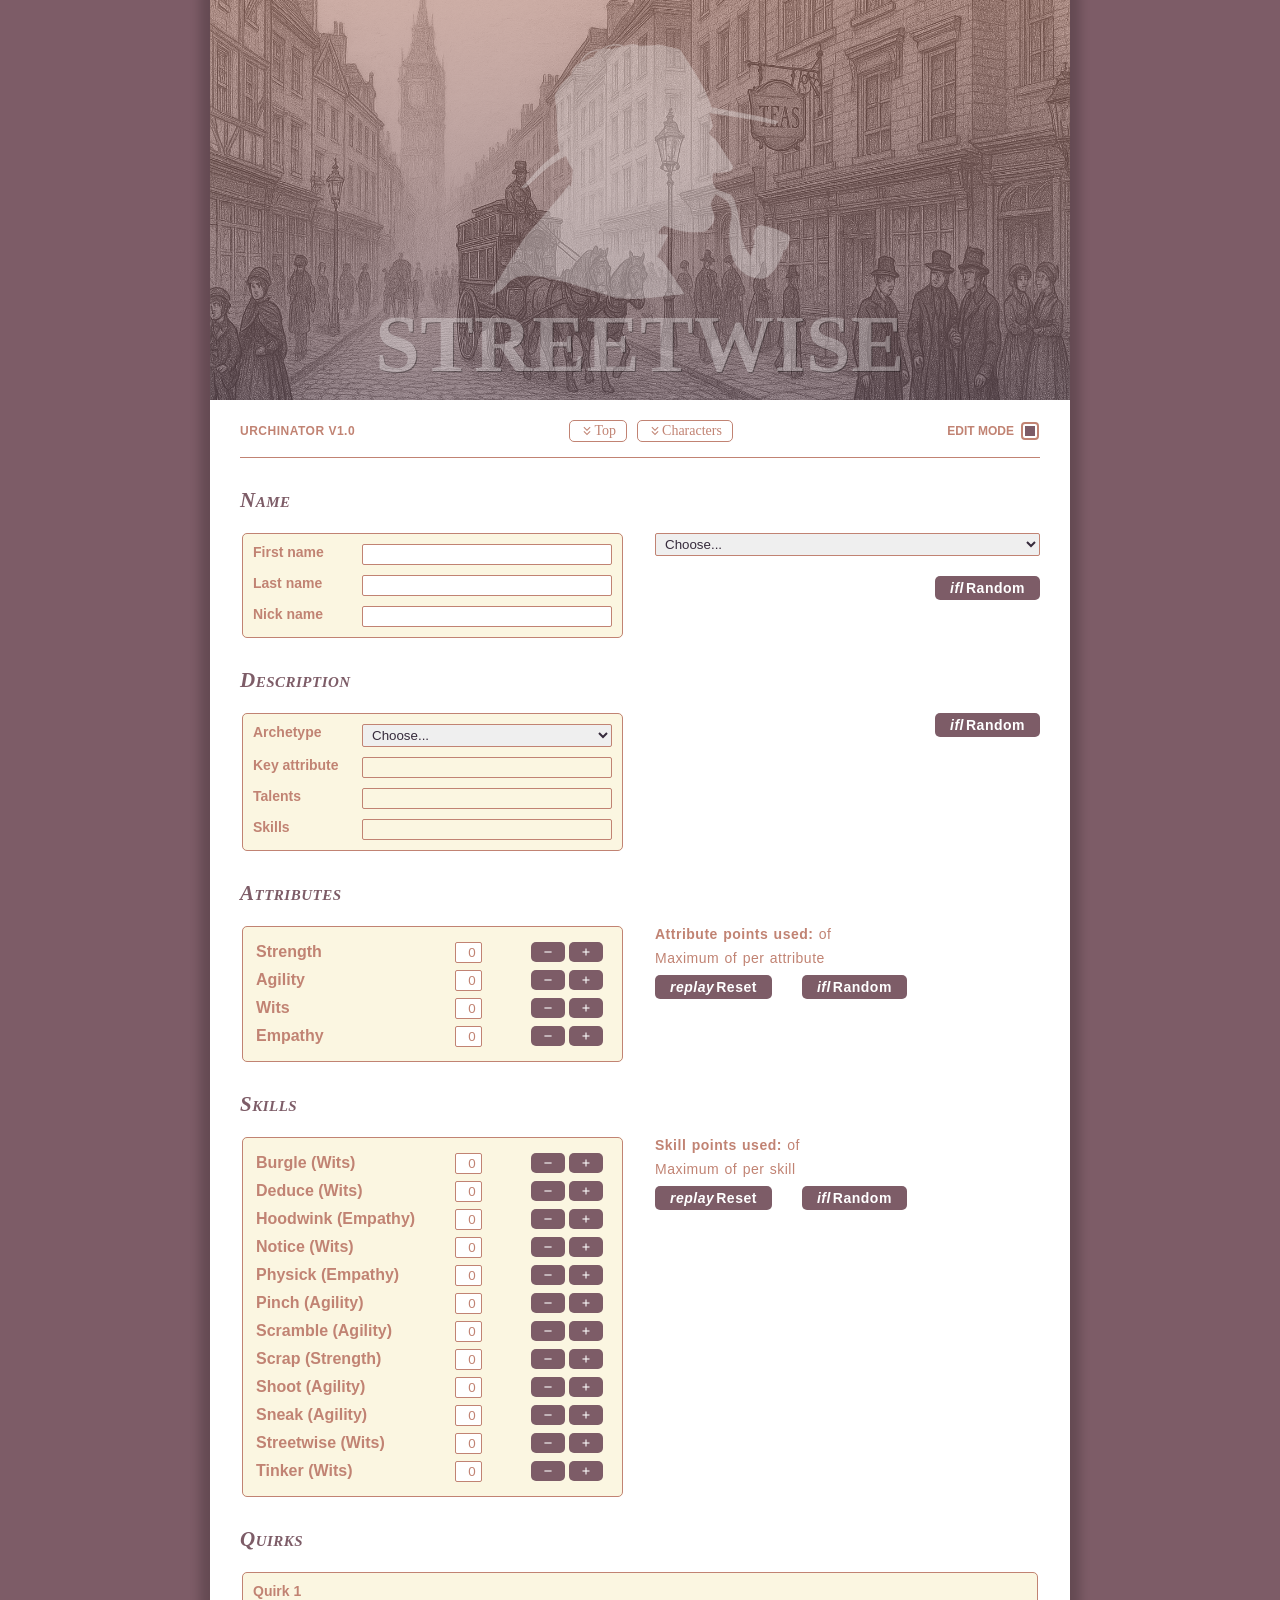
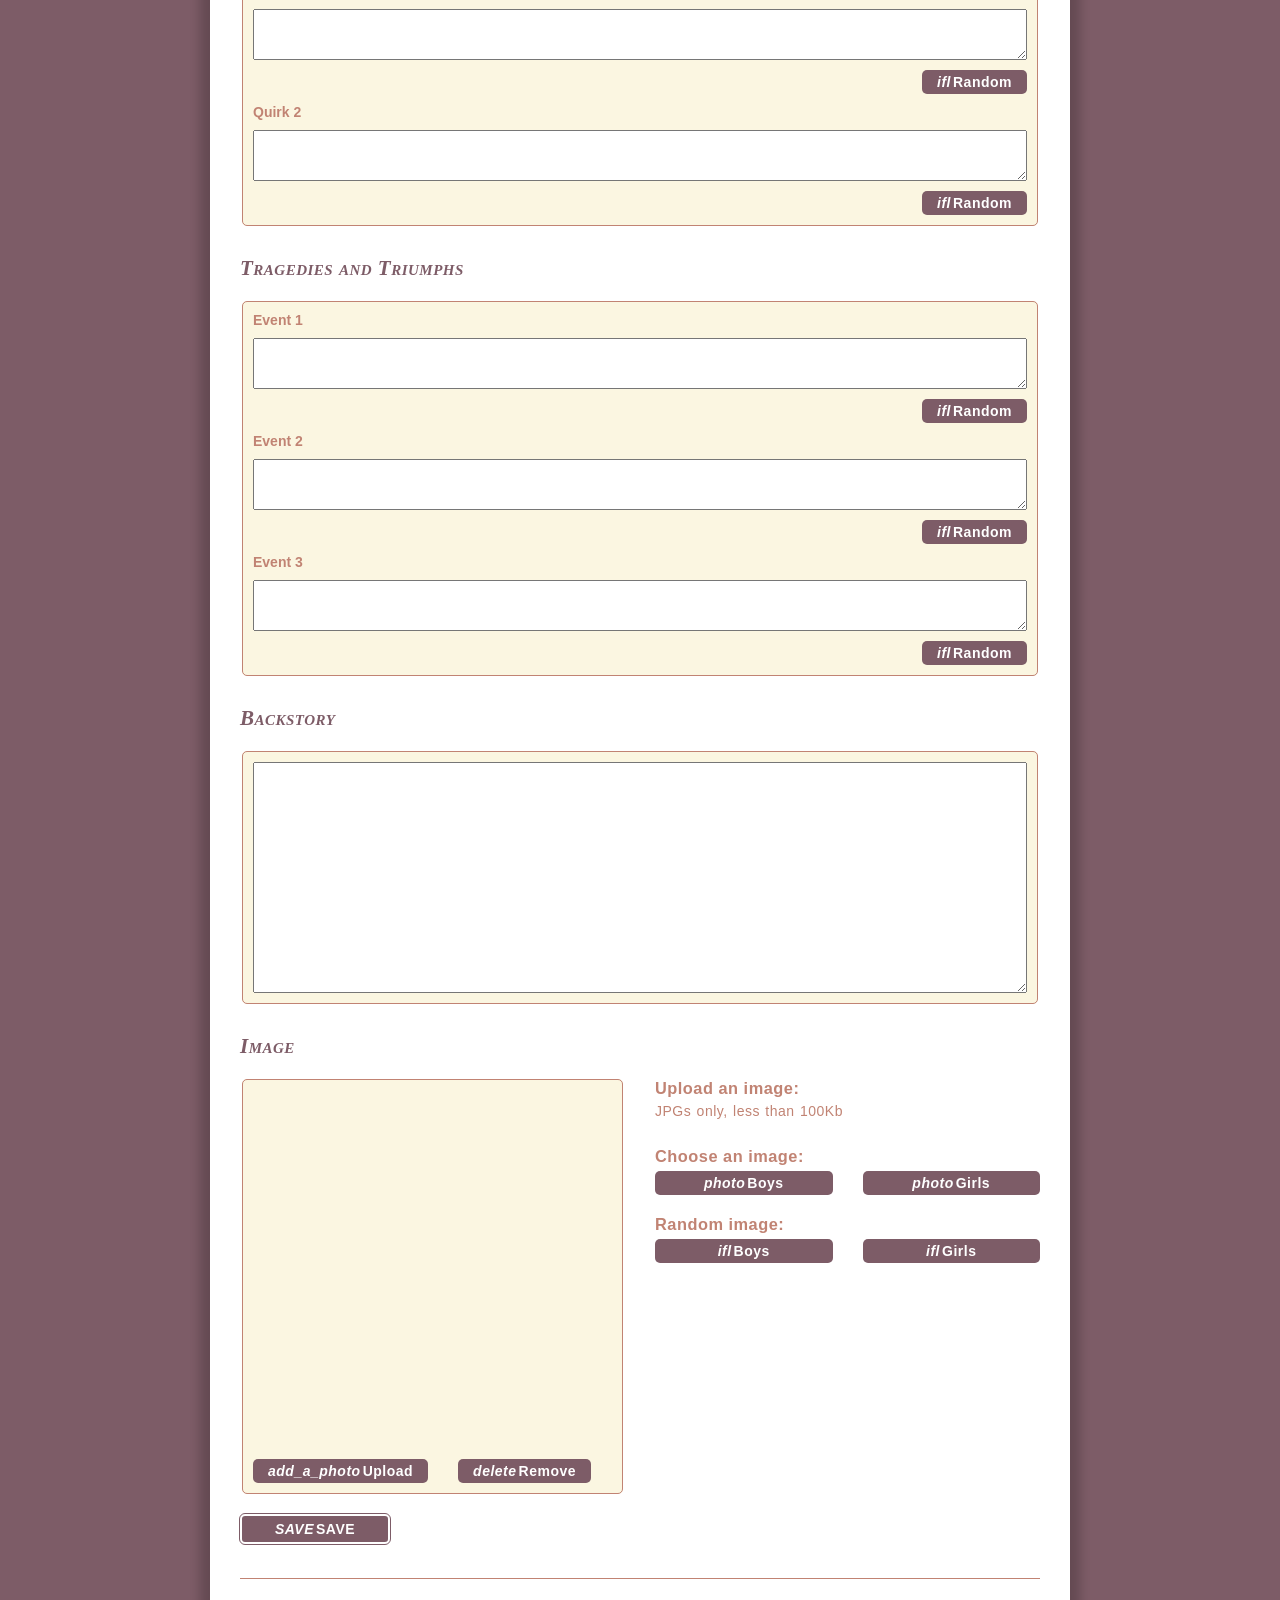
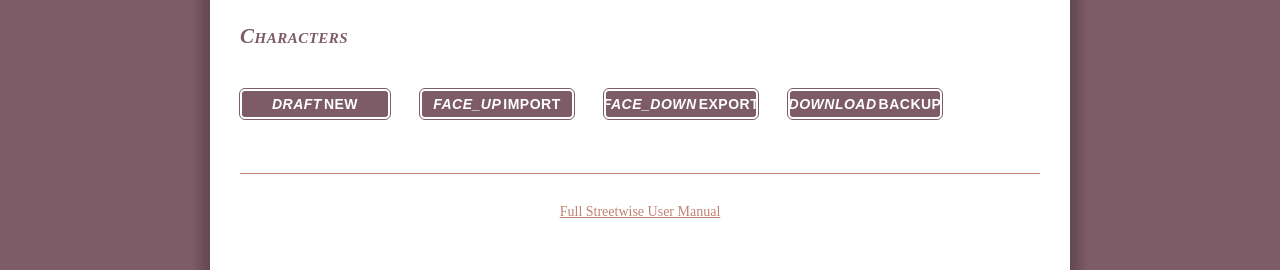
==== index.html @ 386bbcdc "character switcher <i>...</i> instead of <span class="icon">...</span> fixed image download" ====
<html>
	<head>
		<title>Streetwise Urchinator v1.0</title>
		<link rel="stylesheet" href="css/streetwise.css">
		<link rel="stylesheet" href="css/mobile.css">
		<link rel="stylesheet" href="css/print.css">
		<link rel="stylesheet" href="css/die.css">
		<link rel="stylesheet" href="https://fonts.googleapis.com/css2?family=Material+Symbols+Outlined" />
		<script type="text/javascript" src="js/config/archetypes.js"></script>
		<script type="text/javascript" src="js/config/attributes.js"></script>
		<script type="text/javascript" src="js/config/events.js"></script>
		<script type="text/javascript" src="js/config/names.js"></script>
		<script type="text/javascript" src="js/config/panic.js"></script>
		<script type="text/javascript" src="js/config/quirks.js"></script>
		<script type="text/javascript" src="js/config/skills.js"></script>
		<script type="text/javascript" src="js/config/talents.js"></script>
		<script type="text/javascript" src="js/jquery.js"></script>
		<script type="text/javascript" src="js/editor.js"></script>
	</head>

	<body>
		<h1><span>Streetwise</span></h1>

		<div id="toolbar">
			<h3>Urchinator v1.0</h3>
			
			<div id="jumps">
				<a class="link edit" href="#form">Top</a>
				<a class="link show" href="#show">Top</a>
				<a class="link show" href="#jumpStats">Stats</a>
				<a class="link" href="#jumpChars">Characters</a>
			</div>

			<label for="edit" title="ctrl-e">
				Edit mode
				<input type="checkbox" id="edit" value="edit">
			</label>

		</div>

		<div id="show">
			<h2><span id="show_fullname"></span> (<span id="show_archetype"></span>)</h2>
			<div class="bio">
				<a id="show_picture"><img id="show_image" title="download image"></a>
				<div id="show_backstory" class="panel"></div>
			</div>

			<h2 id="jumpStats">Talents</h2>
			<dl id="show_talents" class="terms"></dl>

			<h2>Attributes</h2>
			<dl id="show_attributes" class="stats"></dl>

			<h2>Skills</h2>
			<dl id="show_skills" class="stats"></dl>

			<h2>Quirks</h2>
			<div id="show_quirks" class="panel"></div>

			<h2>Health</h2>
			<div class="health">
				<ul>
					<li><input type="number" id="strain_points" name="strain_points" min="0"> Strain</li>
					<li><input type="number" id="wound_points" name="wound_points" min="0" max="5"> Conditions</li>
				</ul>

				<ol class="conditions" start="0">
					<li>Healthy</li>
					<li>Bruised</li>
					<li>Hurt</li>
					<li>Injured</li>
					<li>Broken</li>
					<li>Dead</li>
				</ol>
			</div>

			<div id="floater">
				<div class="buttons tight">
					<button id="prevCharacter" class="minor tight"><i>chevron_left</i></button>
					<select id="characterSwitcher"></select>
					<button id="nextCharacter" class="minor tight"><i>chevron_right</i></button>
				</div>

				<div class="buttons stretch">
					<a href="#notesPopup" class="button minor popup" data-title="Notes"><i>notes</i> Notes</a>
					<a href="#inventoryPopup" class="button minor popup" data-title="Belongings"><i>list</i> Belongings</a>
				</div>

				<div class="buttons stretch">
					<button class="minor" data-roll="1" data-strain="false" data-start="#attribute_agility" data-title="Roll for Initiative"><i>lightbulb_2</i> Initiative</button>
					<button class="minor" data-roll="1" data-strain="false" data-title="Dice Roller"><i>ifl</i> Roller</button>
					<button class="minor" id="history"><i>history</i> History</button>
				</div>

				<div class="buttons noprint center">
					<a href="#actions" class="info popup">Actions</a>
					<a href="#bonus" class="info popup">Bonus</a>
				</div>
			</div>
		</div>

		<form id="form">
			<input type="hidden" id="id" name="id" value="">

			<h2>Name</h2>
			<section>
				<fieldset class="twocol">	
					<label for="firstname">First name</label>
					<input id="firstname" name="firstname">

					<label for="lastname">Last name</label>
					<input id="lastname" name="lastname">

					<label for="nickname">Nick name</label>
					<input id="nickname" name="nickname">
				</fieldset>

				<div class="chooser">
					<select id="names">
						<option>Choose...</option>
					</select>

					<button id="randomName" class="minor"><i>ifl</i> Random</button>
				</div>
			</section>

			<h2>Description</h2>
			<section>
				<fieldset class="twocol">
					<label for="archetypeid">Archetype</label>
					<select id="archetypeid" name="archetypeid">
						<option value="">Choose...</option>
					</select>
					<input type="hidden" id="archetype" name="archetype">
					
					<label>Key attribute</label>
					<input id="attribute" name="attribute" readonly>

					<label>Talents</label>
					<input id="talents" name="talents" readonly>

					<label>Skills</label>
					<input id="skills" name="skills" readonly>
				</fieldset>

				<div class="chooser">
					<button id="randomArchetype" class="minor"><i>ifl</i> Random</button>
				</div>
			</section>

			<h2>Attributes</h2>
			<section class="attributes" data-total="10" data-max="4">
				<fieldset>
					<table>
						<tbody></tbody>
					</table>
				</fieldset>

				<div>
					<p>
						<label>Attribute points used: </label>
						<span class="used"></span> of <span class="total"></span>
					</p>

					<p>Maximum of <span class="max"></span> per attribute</p>

					<div class="buttons">
						<button class="reset minor"><i>replay</i> Reset</button>
						<button id="randomAttributes" class="minor"><i>ifl</i> Random</button>
					</div>
				</div>
			</section>

			<h2>Skills</h2>
			<section class="skills" data-total="12" data-max="3">
				<fieldset>
					<table>
						<tbody></tbody>
					</table>
				</fieldset>

				<div>
					<p>
						<label>Skill points used: </label>
						<span class="used"></span> of <span class="total"></span>
					</p>

					<p>Maximum of <span class="max"></span> per skill</p>

					<div class="buttons">
						<button class="reset minor"><i>replay</i> Reset</button>
						<button id="randomSkills" class="minor"><i>ifl</i> Random</button>
					</div>
				</div>
			</section>
		
			<h2>Quirks</h2>
			<fieldset class="random">
				<label for="quirk1">Quirk 1</label>
				<textarea id="quirk1" name="quirk1" rows="3"></textarea>
				<button data-field="quirk1" data-list="quirks" class="minor"><i>ifl</i> Random</button>

				<label for="quirk2">Quirk 2</label>
				<textarea id="quirk2" name="quirk2" rows="3"></textarea>
				<button data-field="quirk2" data-list="quirks" class="minor"><i>ifl</i> Random</button>
			</fieldset>

			<h2>Tragedies and Triumphs</h2>
			<fieldset class="random">
				<label for="event1">Event 1</label>
				<textarea id="event1" name="event1" rows="3"></textarea>
				<button data-field="event1" data-list="events" class="minor"><i>ifl</i> Random</button>

				<label for="event2">Event 2</label>
				<textarea id="event2" name="event2" rows="3"></textarea>
				<button data-field="event2" data-list="events" class="minor"><i>ifl</i> Random</button>

				<label for="event3">Event 3</label>
				<textarea id="event3" name="event3" rows="3"></textarea>
				<button data-field="event3" data-list="events" class="minor"><i>ifl</i> Random</button>
			</fieldset>

			<h2>Backstory</h2>
			<fieldset>
				<textarea id="backstory" name="backstory" rows="15"></textarea>
			</fieldset>

			<h2>Image</h2>
			<section>
				<fieldset>
					<div id="preview"></div>
					<textarea id="image" name="image"></textarea>

					<div class="small-buttons">
						<label class="button minor" for="upload">
							<span><i>add_a_photo</i> Upload</span>
							<input type="file" id="upload" />
						</label>

						<button class="button minor" id="remove"><i>delete</i> Remove</button>
					</div>
				</fieldset>

				<div class="chooser">
					<div>
						<h3>Upload an image:</h3>
						<p>JPGs only, less than 100Kb</p>
					</div>

					<div>
						<h3>Choose an image:</h3>
						<div class="buttons stretch">
							<button class="minor chooseImage" data-gender="boys"><i>photo</i> Boys</button>
							<button class="minor chooseImage" data-gender="girls"><i>photo</i> Girls</button>
						</div>
					</div>

					<div>
						<h3>Random image:</h3>
						<div class="buttons stretch">
							<button class="minor randomImage" data-gender="boys"><i>ifl</i> Boys</button>
							<button class="minor randomImage" data-gender="girls"><i>ifl</i> Girls</button>
						</div>
					</div>
				</div>
			</section>

			<button type="submit" title="ctrl-s"><i>save</i> Save</button>
		</form>

		<form id="characters">
			<a id="jumpChars"></a>
			<h2>Characters</h2>
			<ol id="slots" class="characters">
			</ol>

			<div class="buttons">
				<button id="new"><i>draft</i> New</button>

				<label class="button" for="import">
					<span><i>face_up</i> Import</span>
					<input type="file" id="import" multiple />
				</label>

				<a href="#" class="button" id="export" type="application/json"><i>face_down</i> Export</a>
				<a href="#" class="button" id="backup" type="application/json"><i>download</i> Backup</a>
			</div>
		</form>

		<footer>
			<a href="https://docs.google.com/document/d/1ZyVuCBddBbIRzPuyQ2ij8AvKkMX8yhIUY3BfFMlw5mI/edit?usp=sharing">Full Streetwise User Manual</a>
		</footer>

		<div id="overlay">
			<div id="popup">
				<h2 id="popupTitle"></h2>
				<div id="popupContent"></div>
				<button class="close minor">X</button>
			</div>
		</div>

		<div id="hidden">
			<div id="notesPopup">
				<textarea class="populate nobar" id="notes" name="notes" cols="50" rows="15"></textarea>

				<div class="buttons right">
					<button id="updateNotes" class="minor"><i>save</i> Save</button>
				</div>
			</div>

			<div id="inventoryPopup">
				<ol class="inventory nobar">
					<li><input class="populate" id="inventory"></li>
					<li><input class="populate" id="inventory"></li>
					<li><input class="populate" id="inventory"></li>
					<li><input class="populate" id="inventory"></li>
					<li><input class="populate" id="inventory"></li>
				</ol>

				<div class="buttons right">
					<button id="updateInventory" class="minor"><i>save</i> Save</button>
				</div>
			</div>

			<div id="tray">
				<div id="dice"></div>

				<div class="buttons">
					<div id="adjustDice">
						<button id="diceDec" class="button minor"><i>remove</i></button>
						<button id="diceInc" class="button minor"><i>add</i></button>
					</div>

					<span id="calc">
						<input id="start" type="number" title="modifier"> +
						<span id="total">?</span> =
						<span id="result">?</span>
					</span>

					<span id="rolled">
						<span>Success: <span id="success">0</span></span>
						<span>Strain: <span id="failure">0</span><span id="warning" title="bane warnings"></span></span>
					</span>
					<button id="roll" class="button minor"><i>ifl</i> Roll</button>
					<button id="panic" class="minor"><i>earthquake</i> Panic</button>
					<button id="continue" class="minor"><i>replay</i> Back</button>
				</div>
			</div>

			<div id="dieSlot">
				<div class="die">
					<div class="face one">
						<div class="dot center"></div>
					</div>
					<div class="face two">
						<div class="dot top-left"></div>
						<div class="dot bottom-right"></div>
					</div>
					<div class="face three">
						<div class="dot top-left"></div>
						<div class="dot center"></div>
						<div class="dot bottom-right"></div>
					</div>
					<div class="face four">
						<div class="dot top-left"></div>
						<div class="dot top-right"></div>
						<div class="dot bottom-left"></div>
						<div class="dot bottom-right"></div>
					</div>
					<div class="face five">
						<div class="dot top-left"></div>
						<div class="dot top-right"></div>
						<div class="dot center"></div>
						<div class="dot bottom-left"></div>
						<div class="dot bottom-right"></div>
					</div>
						<div class="face six">
						<div class="dot top-left"></div>
						<div class="dot top-right"></div>
						<div class="dot center-left"></div>
						<div class="dot center-right"></div>
						<div class="dot bottom-left"></div>
						<div class="dot bottom-right"></div>
					</div>
				</div>
	  		</div>

	  		<div id="actions">
	  			<div class="help">
		  			<h3>Fast Actions</h3>
					<ul>
						<li>Standing up from being prone</li>
						<li>Shouting a quick message</li>
						<li>Drawing a weapon</li>
						<li>Moving across a zone</li>
						<li>Drinking some physick</li>
						<li>Reloading a single-shot weapon</li>
						<li>Dodging (Scramble)</li>
						<li>Blocking (Scrap)</li>
					</ul>

					<h3>Slow Actions</h3>
					<ul>
						<li>Scrapping attack</li>
						<li>Shooting attack</li>
						<li>Physicking</li>
						<li>Hoodwinking an enemy</li>
					</ul>
				</div>
			</div>

			<div id="bonus">
	  			<div class="help">
					<h3>Scapping</h3>
					<ul>
						<li>An extra Condition</li>
						<li>Disarm</li>
						<li>Knock Prone</li>
						<li>Push Back</li>
						<li>Grapple</li>
						<li>Cancel a Scene Strain Point</li>
					</ul>

					<h3>Shooting</h3>
					<ul>
						<li>An extra Condition</li>
						<li>Called shot</li>
						<li>Pin</li>
					</ul>
				</div>
			</div>
	  	</div>
	</body>
</html>
---- css/streetwise.css ----
:root {
  --bg: #FBF6E1;
  --button: #7D5C67;
  --heading: #7D5C67;
  --body: #C18373;
  --input: #362B3C;
  --border: #C18373;
  --readonly: #C18373;
  --hover: #F5C692;
  --strong: #7D5C67;
  --font: Arial, sans-serif;
}

html {
	background: #7D5C67;
}
body {
	background: white;
	box-shadow: rgba(0, 0, 0, .2) 0 0 10px 10px;
	display: flex;
	flex-direction: column;
	gap: 20px;
	color: var(--body);
	max-width: 800px;
	margin: 0 auto;
	padding: 30px;
	position: relative;
	box-sizing: content-box;
	font-size: 14px;
}

h1 {
	text-align: center;
	text-transform: uppercase;
	margin: 0;
	position: relative;
	max-height: 400px;
	background: center bottom no-repeat url(../images/london.png);
	background-size: cover;
	display: flex;
	align-items: flex-end;
	margin: -30px -30px 0 -30px;
}
h1:before {
	content: "";
	position: absolute;
	top: 0;
	left: 0;
	bottom: 0;
	right: 0;
	display: block;
	opacity: 0.5;
	background: linear-gradient(var(--body), var(--strong));
}
h1 span {
	z-index: 1;
	text-align: center;
	text-transform: uppercase;
	color: white;
	letter-spacing: 0.5px;
	word-spacing: 10px;
	margin: 0;
	padding: 20px 0 10px 0;
	position: relative;
	display: flex;
	justify-content: center;
	align-items: flex-end;
	font-size: 10vw;
	opacity: 0.3;
	max-width: 300px;
	margin: 0 auto;
	flex-wrap: wrap;
	text-shadow: 1px 1px black;
}
h1 span:before {
	content: "";
	background: bottom center no-repeat url(../images/holmes.svg);
	background-size: contain;
	width: 50vw;
	height: 30vw;
}
@media screen and (min-width: 800px) {
	h1 span {
		font-size: 80px; 
	}
}

h2 {
	font-style: italic;
	font-variant: small-caps;
	color: var(--heading);
	letter-spacing: 0.5px;
	margin: 0;
	padding-top: 10px;
}

h3 {
	font-family: var(--font);
	letter-spacing: 0.5px;
	margin: 0 0 5px 0;
}

p {
	font-family: var(--font);
	margin: 0 0 .6em 0;
	letter-spacing: 0.5px;
	word-spacing: 1px;
}

.icon {
	font-family: 'Material Symbols Outlined';
	font-size: 14px;
	font-weight: normal;
}

td {
	font-family: var(--font);
}

form {
	display: flex;
	flex-direction: column;
	gap: 20px;
}

#show {
	scroll-margin-top: 60px;
	display: flex;
	flex-direction: column;
	gap: 20px;
}

#floater {
	display: flex;
	flex-direction: column;
	gap: 20px;
}

@media screen and (min-width: 1280px) {
	#floater {
		gap: 30px;
		top: 50%;
		left: calc(50% + 450px);
		position: fixed;
		transform: translateY(-50%);
		background: var(--bg);
		border: 1px solid var(--border);
		border-radius: 5px;
		box-shadow: rgba(0, 0, 0, .2) 0 0 10px 10px;
		padding: 20px;
	}

	#floater .buttons.stretch {
		flex-direction: column;
	}
	#floater .buttons.center {
	}
}

#jumpStats {
	scroll-margin-top: 60px;
}

#form {
	display: none;
	scroll-margin-top: 60px;
}

#toolbar {
	display: flex;
	justify-content: space-between;
	align-items: center;
	position: sticky;
	top: 0;
	background: white;
	border-bottom: 1px solid var(--border);
	padding: 15px 0;
	margin-top: -15px;
	z-index: 1;
}
#toolbar h3 {
	font-size: 12px;
	font-family: var(--font);
	text-transform: uppercase;
	margin: 0;
}

#jumps {
	display: flex;
	gap: 10px;
}
#jumps a {
	text-decoration: none;
	border: 1px solid var(--border);
	border-radius: 5px;
	padding: 2px 10px;
	display: flex;
	align-items: center;
}
#jumps a:hover {
	color: white;
	background: var(--button);
}
#jumps a:before {
	content: "keyboard_double_arrow_down";
	font-family: 'Material Symbols Outlined';
	font-size: 14px;
	font-weight: normal;
}

label[for="editmode"] {
	justify-content: flex-end;
}

#jumps .edit {
	display: none;
}

body:has(#edit:checked) #jumps .show,
body:has(#edit:checked) #show {
	display: none;
}

body:has(#edit:checked) #jumps .edit,
body:has(#edit:checked) #form {
	display: flex;
}

.bio {
	display: flex;
	gap: 10px 20px;
}
#show_backstory {
	display: flex;
	flex-direction: column;
	gap: 10px;
}
#show_backstory p {
	margin: 0;
	text-align: left;
}

#show_picture {
	position: relative;
	overflow: hidden;
	flex-shrink: 0;
	outline: 2px solid #ccc;
	border: 2px solid transparent;
	border-radius: 5px;
}
#show_picture:after {
	content: "";
	position: absolute;
	top: 0;
	right: 0;
	background: white url(../images/peel.png);
	width: 20px;
	height: 20px;
	background-size: cover;
	box-shadow: 2px -2px white, -2px 2px 2px 2px rgba(0,0,0,0.2);
	transition: top .5s, right .5s;
}
#show_picture:hover:after {
	top: -20px;
	right: -20px;
}

#show_image {
	width: 300px;
	height: auto;
	filter: saturate(0) sepia(0.7) contrast(0.5) brightness(1.5);
	-webkit-transition: -webkit-filter .2s linear;
	border-radius: 5px;
}
a:hover #show_image {
	filter: none;
}
#show_skills {
	display: grid;
	grid-template-columns: repeat(8, 1fr);
}

section {
	display: grid;
	grid-template-columns: 1fr 1fr;
	gap: 30px;
	align-items: flex-start;
}

fieldset {
	background: var(--bg);
	padding: 10px;
	display: flex;
	flex-direction: column;
	gap: 10px;
	border: 1px solid var(--border);
	border-radius: 5px;
}
fieldset.twocol {
	display: grid;
	grid-template-columns: auto auto;
	gap: 10px;
	justify-content: space-between;
}
fieldset.random button {
	align-self: flex-end;
}

div.chooser {
	display: flex;
	flex-direction: column;
	gap: 20px;
}
div.chooser button {
	align-self: flex-end;
}
div.chooser select {
	width: 100%
}

label {
	color: var(--body);
	font-weight: bold;
	font-family: var(--font);
}

select,
input {
	color: var(--input);
	border: 1px solid var(--border);
	padding: 2px 5px;
	width: 250px;
	border-radius: 2px;
}
input[readonly] {
	background: transparent;
	border: 1px solid var(--border);
	color: var(--readonly);
}
table input[readonly] {
	width: 2em;
	text-align: right;
	background: white;
	border: 1px solid var(--border);
	color: var(--readonly);
	pointer-events: none;
}
input[type="checkbox"] {
  appearance: none;
  background: white;
  color: currentColor;
  width: 1em;
  height: 1em;
  border: 2px solid white;
  outline: 2px solid var(--border);
  border-radius: 2px;
}
input[type="checkbox"]:checked {
	background: var(--strong);
}
label:has(input[type="checkbox"]) {
	display: flex;
	align-items: center;
	gap: 5px;
	font-size: 12px;
	text-transform: uppercase;
}

textarea {
}

table td {
	font-weight: bold;
}

table span {
	cursor: pointer;
	padding: 2px 10px;
	color: white;
	background: var(--button);
	border-radius: 5px;
	margin: 2px;
	display: inline-block;
	user-select: none;
}
table span:hover {
	background: var(--hover);
	color: var(--strong);
}

table.maxxed span:last-of-type {
	pointer-events: none;
	opacity: 0.5
}

section.attributes[attribute="Strength"] td:has(#attribute_strength):after {
	content: " + 1";
}
section.attributes[attribute="Agility"] td:has(#attribute_agility):after {
	content: " + 1";
}
section.attributes[attribute="Wits"] td:has(#attribute_wits):after {
	content: " + 1";
}
section.attributes[attribute="Empathy"] td:has(#attribute_empathy):after {
	content: " + 1";
}

.used,
.total {
	color: var(--strong);
	font-weight: bold;
}

#characters {
	padding-top: 15px;
	border-top: 1px solid var(--border);
}

.characters {
	flex-wrap: wrap;
	list-style-type: none;
	margin: 0;
	padding: 0;
	font-family: var(--font);
	display: grid;
	gap: 10px 30px;
	grid-template-columns: 1fr 1fr;
}

.character {
	display: flex;
	gap: 10px;
	padding: 10px;
	border-radius: 5px;
	position: relative;
	border: 1px solid transparent;
	cursor: pointer;
	justify-content: stretch;
}
#slots .character:hover {
	border: 1px solid var(--border);
}
#slots .character.active {
	color: var(--strong);
	background: var(--bg);
	border: 1px solid var(--border);
}
#slots .character.active:after {
	content: "check";
	font-family: 'Material Symbols Outlined';
	font-size: 14px;
	font-weight: bold;
	position: absolute;
	top: 5px;
	right: 5px;
}

.character .text {
	display: flex;
	flex-direction: column;
	justify-content: space-between;
	text-align: left;
	flex-grow: 1;
}
.character h3 {
	font-size: 14px;
	margin: 0 0 3px 0 !important;
}
.character h3 a {
	color: inherit;
	text-decoration: none;
}
.character p {
	color: inherit;
	font-size: 12px;
}
.character .image,
.character .noimage {
	width: 70px;
	height: 70px;
	display: block;
	border: 1px solid var(--border);
	border-radius: 5px;
}
.character .noimage {
	background-color: var(--bg);
}
.character .image {
	width: 70px;
	height: 70px;
	background-color: var(--bg);
	background-size: cover;
	display: block;
	border: 1px solid var(--border);
	filter: saturate(0) sepia(0.7) contrast(0.5) brightness(1.5);
	-webkit-transition: -webkit-filter .2s linear;
	border-radius: 5px;
	background-size: cover;
}
.character:hover .image {
	filter: none;
}

.buttons {
	display: flex;
	gap: 10px 30px;
}
.buttons.center {
	justify-content: center;
}
.buttons.right {
	justify-content: flex-end;
}
.buttons.stretch {
	justify-content: stretch;
}
.buttons.stretch .button,
.buttons.stretch button {
	flex-grow: 1;
	flex-basis: 100%;
}

.button,
button {
	color: white;
	background: var(--button);
	border: 2px solid white;
	border-radius: 5px;
	outline: 1px solid var(--button);
	padding: 5px 0;
	width: 150px;
	text-align: center;
	text-decoration: none;
	cursor: pointer;
	font-weight: bold;
	text-transform: uppercase;
	letter-spacing: 0.5px;
	font-family: var(--font);
	font-size: 14px;
	display: flex;
	gap: 2px;
	align-items: center;
	justify-content: center;
}
.button.minor,
button.minor {
	width: auto;
	padding: 4px 15px;
	outline: none;
	border: none;
	text-transform: none;
}
.button:hover,
button:hover {
	color: var(--strong);
	background: var(--hover);
	outline: 1px solid var(--hover);
	text-decoration: none !important;
}
.button[disabled] {
	opacity: 0.5;
	pointer-events: none;
}
.button span,
button span {
	display: flex;
	gap: 2px;
	align-items: center;
	justify-content: center;
}

a.link {
	color: var(--body);
}
a.link:hover {
	color: var(--strong);
}
a.info {
	color: var(--body);
	display: flex;
	align-items: center;
	gap: 5px;
	text-decoration: none;
}
a.info:hover {
	color: var(--strong);
}
a.info:before {
	content: "?";
	display: flex;
	justify-content: center;
	align-items: center;
	color: var(--button);
	border: 1px solid var(--button);
	border-radius: 50%;
	font-size: 13px;
	font-weight: bold;
	width: 16px;
	height: 16px;
	font-family: var(--font);
	text-decoration: none;
}
a.info:hover:before {
	background: var(--hover);
}

input[type="file"] {
  clip: rect(0 0 0 0);
  clip-path: inset(50%);
  height: 1px;
  overflow: hidden;
  position: absolute;
  white-space: nowrap;
  width: 1px;
}

.small-buttons {
	display: flex;
	gap: 30px;
}

#preview {
	max-width: 400px;
	aspect-ratio: 1;
	background-size: cover;
}
#image {
	display: none;
}

dl.terms {
	display: flex;
	flex-direction: column;
	margin: 0;
	gap: 15px;
}
dl.terms dt {
	font-weight: bold;
	margin: 0;
	letter-spacing: 0.5px;
	word-spacing: 1px;
}
dl.terms dd {
	font-family: var(--font);
	margin: -10px 0 0 0;
	letter-spacing: 0.5px;
	word-spacing: 1px;
}
dl.terms span {
	color: var(--strong);
}

dl.stats {
	display: flex;
	margin: 0;
	gap: 10px 30px;
  flex-wrap: wrap;
}

dl.stats dt {
	font-weight: bold;
	margin: 0 5px 0 0;
	word-spacing: 1px;
	display: flex;
  align-items: center;
  gap: 2px;
}
dl.stats dt:hover {
	background: var(--button);
	color: white;
	border-radius: 2px;
}
dl.stats dt:hover .icon {
	background: var(--button);
	color: white;
	border-radius: 2px;
}

dl.stats dt .icon {
	color: var(--strong);
}
dl.stats dd {
	font-family: var(--font);
	color: white;
	font-weight: bold;
	margin: 0 0 0 -30px;
	background: var(--strong);
	text-align: center;
	border-radius: 4px;
	width: 35px;
}
dl.stats dd:hover {
	background: var(--hover);
	color: var(--strong);
	text-decoration: none;
}

.health {
	display: flex;
	flex-direction: column;
	gap: 10px;
}
.health ul {
	list-style-type: none;
	display: flex;
	gap: 30px;
	margin: 0;
	padding: 0;
}
.health li {
	font-weight: bold;
	font-size: 14px;
	display: flex;
	align-items: center;
	gap: 10px;
	margin: 0;
	letter-spacing: 0.5px;
	word-spacing: 1px;
}
.conditions {
	list-style-type: none;
	display: flex;
	font-size: 14px;
	gap: 30px;
	margin: 0;
	padding: 0;
	counter-reset: counter -1;
	display: flex;
}
.conditions li {
	 counter-increment: counter;
	 gap: 5px;
}
.conditions li.current {
	color: var(--strong);
}
.conditions li:before {
  content:counter(counter) ':'
}

.health input {
	display: block;
	border: 2px solid var(--border);
	border-radius: 3px;
	width: 50px;
	height: 30px;
	text-align: right;
}

footer {
	padding-top: 30px;
	border-top: 1px solid var(--border);
	text-align: center;
	margin: 20px 0;
	display: flex;
	gap: 30px;
	flex-wrap: wrap;
	justify-content: center;
}
footer a {
	color: inherit;
}
footer a:hover {
	color: var(--strong);
}

[data-roll] {
	cursor: pointer;
}

#hidden {
	visibility: hidden;
	position: absolute;
}

#overlay {
	visibility: hidden;
	display: flex;
	position: fixed;
	top: 0;
	left: 0;
	bottom: 0;
	right: 0;
	justify-content: center;
	align-items: center;
	z-index: 101;
	opacity: 0;
	transition: opacity .3s;
}
#overlay:before {
	content: "";
	position: fixed;
	top: 0;
	left: 0;
	bottom: 0;
	right: 0;
	background: black;
	opacity: 0.7;
}

#popup {
	background: var(--bg);
	z-index: 102;
	border: 2px solid var(--strong);
	border-radius: 10px;
	box-shadow: 0 0 20px 5px rgba(0, 0, 0, 0.5);
	padding: 30px;
	font-size: 24px;
	font-family: var(--font);
	display: flex;
	flex-direction: column;
	gap: 20px;
	justify-content: center;
	align-items: center;
	position: relative;
}
#popup h2 {
	font-size: 22px;
	padding: 0;
}
#popup h3 {
	font-size: 16px;
	margin: 10px 0 0 0;
}
#popupContent {
	width: 100%;
	max-height: 80vh;
	overflow-y: auto;
	padding: 0 10px 0 0;
	text-align: center;
	border-top: 1px solid var(--border);
  padding-top: 20px;
}
#popupContent:has(.nobar) {
	border-top: none;
  padding-top: 0;
}
#popup ul {
	font-size: 14px;
	margin: 10px 0 20px 0;
	padding: 0 0 0 20px;
}
#popup ul.history {
	background: white;
	list-style: none;
	margin: 0;
	border: 1px solid var(--border);
	border-radius: 5px;
	padding: 15px;
	display: flex;
	flex-direction: column;
	align-items: flex-start;
	gap: 10px;
	font-size: 16px;
	font-family: courier;
	color: var(--strong);
}
#popup ol {
	font-size: 14px;
	margin: 10px 0 20px 0;
	padding: 0 0 0 20px;
}
#popup textarea {
	margin-bottom: 10px;
}
#popup ol.inventory {
	display: flex;
	flex-direction: column;
	gap: 10px;
	width: 300px;
}
#popup ol.inventory li {
	width: 100%;
}

#popup .help {
	text-align: left;
}
#popup .help li {
}
#popup button.close {
	position: absolute;
	top: 0;
	right: -40px;
	cursor: pointer;
	color: white;
	background: var(--button);
	border-radius: 5px;
	font-size: 16px;
	width: 30px;
	height: 30px;
	display: flex;
	justify-content: center;
	align-items: center;
}
#popup button.close:hover {
	background: var(--hover);
	color: var(--strong);
}
#popup .gallery {
	display: flex;
	flex-wrap: wrap;
	max-width: 1050px;
	gap: 5px;
	margin-bottom: 20px;
}
#popup .gallery img {
	width: 200px;
	height: auto;
	filter: saturate(0) sepia(0.7) contrast(0.5) brightness(1.5);
	-webkit-transition: -webkit-filter .2s linear;
	cursor: pointer;
	border: 1px solid var(--border);
	border-radius: 5px;
}
#popup .gallery img:hover {
	filter: none;
}

html.popup {
	overflow: hidden;
	scrollbar-gutter: stable;
}
html.popup #overlay {
	visibility: visible;
	opacity: 1;
}
---- css/mobile.css ----
@media screen and (max-width: 600px) {
	h1 {
		min-height: 150px;
	}
	
	section {
		grid-template-columns: auto;
	}

	fieldset.random {
		display: flex;
	}

	.bio {
		flex-direction: column;
		text-align: center;
	}

	#show_skills {
		display: grid;
		grid-template-columns: repeat(6, 1fr);
	}

	.buttons {
		display: grid;
		grid-template-columns: 1fr 1fr 1fr;
	}

	.buttons > * {
		width: auto !important;
	}

	#slots {
		display: flex;
	}
}
---- css/print.css ----
@media print {
	:root {
	  --heading: black;
	  --body: black;
	  --border: black;
	  --strong: black;
	}

	#toolbar {
		display: none !important;
	}

	body {
		padding: 0;
	}

	h1 {
		min-height: auto;
		margin: 0;
		padding: 0;
		border-bottom: 1px solid black;
	}
	h1 span {
		color: var(--body);
		font-size: 30px;
		opacity: 1;
		text-shadow: none;
		padding: 0;
	}
	h1 span:before {
		display: none;
	}

	#form {
		display: none !important;
	}

	#show {
		display: flex !important;
		gap: 10px;
	}

	#show_image {
		width: 150px;
		filter: saturate(0) contrast(0.5) brightness(1.5);
	}

	#characters {
		display: none !important;
	}

	.conditions li {
		font-size: 12px;
	}

	.health input {
		display: none;
	}

	.health ul li:before {
		content: "";
		display: block;
		width: 50px;
		height: 30px;
		border: 2px solid black;
	}

	button, .button, .info {
		display: none;
	}

	.noprint {
		display: none;
	}

	footer {
		display: none;
	}
}
---- css/die.css ----
:root {
  --success: rgba(0, 150, 0, 0.2);
  --failure: rgba(150, 0, 0, 0.2);
}

@keyframes spin {
  0% {
    filter: blur(0);
  }
  50% {
    filter: blur(1px);
  }
  100% {
    filter: blur(0);
  }
}

#tray {
  display: flex;
  flex-direction: column;
  align-items: center;
  gap: 30px;
}

#dice {
  display: grid;
  gap: 5px;
  grid-template-columns: repeat(6, 1fr);
  perspective: 600px;
  /* padding: 10px; */
}

#dieSlot {
  padding: 25px;
  opacity: 0.5;
  transition: opacity .5s;
  position: relative;
  border-radius: 50%;
}

.die {
  width: 50px;
  height: 50px;
  position: relative;
  transform-style: preserve-3d;
  transform: rotateX(-45deg) rotateY(-45deg) rotateZ(-90deg);
  transition: transform 0.6s ease;
}

#tray .buttons {
  width: 100%;
  justify-content: space-between;
  align-items: center;
}
#tray .buttons div {
  display: flex;
  gap: 3px;
}

#continue {
  display: none;
  opacity: 0;
  transition: opacity .5s
}
.panicking #continue {
  display: flex;
}
.panicked #continue {
  opacity: 1;
}
.panicking #roll {
  display: none;
}

#calc {
  display: none;
  font-size: 16px;
  gap: 10px;
  align-items: center;
  color: var(--body);
}
#calc span {
  color: var(--strong);
  font-weight: bold;
}
#calc input {
  display: block;
  border: 2px solid var(--border);
  border-radius: 3px;
  width: 50px;
  height: 30px;
  text-align: right;
}
#tray.panicking #adjustDice {
  display: none;
}
#tray.panicking #calc,
#tray.total #calc {
  display: flex;
}

#rolled {
  display: none;
  font-size: 16px;
  gap: 20px;
}
#rolled span {
  color: var(--strong);
  font-weight: bold;
}
#rolled #warning {
  color: #ccc;
}
#rolled #warning:before {
  content: " (";
  display: inline;
}
#rolled #warning:after {
  content: ")";
}
.halos:not(.panicking) #rolled {
  display: flex;
}

#popup #panic {
  display: none;
  background: #900;
}
#popup #panic:hover {
  color: black;
}
#popup #tray.panic #panic {
  display: flex;
}
#popup #tray.panic #roll {
  display: none;
}

#popup #tray.panicking #dieSlot:not(.panic) {
  display: none;
}

.face {
  position: absolute;
  width: 50px;
  height: 50px;
  background: linear-gradient(#fff, #eee);
  border: 2px inset rgba(0,0,0, .3);
  border-radius: 8px;
  display: flex;
  justify-content: center;
  align-items: center;
}

.face .dot {
  width: 8px;
  height: 9px;
  background: linear-gradient(#000, #999);
  border-radius: 50%;
  position: absolute;
  visibility: hidden;
}

.one   {transform: rotateY(0deg)    translateZ(25px);}
.two   {transform: rotateX(-90deg)  translateZ(25px);}
.three {transform: rotateY(90deg)   translateZ(25px);}
.four  {transform: rotateY(-90deg)  translateZ(25px);}
.five  {transform: rotateX(90deg)   translateZ(25px);}
.six   {transform: rotateY(180deg)  translateZ(25px);}

.center        { top: 21px; left: 21px; }
.top-left      { top: 10px; left: 10px; }
.top-right     { top: 10px; right: 10px; }
.bottom-left   { bottom: 10px; left: 10px; }
.bottom-right  { bottom: 10px; right: 10px; }
.center-left   { top: 21px; left: 10px; }
.center-right  { top: 21px; right: 10px; }

#dieSlot:has(.rolled) {
  opacity: 1;
  animation: spin .5s;
}
#dieSlot:has(.disabled) {
  opacity: 0.2;
}

.die.rolled .dot {
  visibility: visible;
}

[data-rolled="1"] {transform: rotateX(  45deg) rotateY(      0) rotateZ(-45deg);}
[data-rolled="2"] {transform: rotateX(-225deg) rotateY( 225deg) rotateZ(     0);}
[data-rolled="3"] {transform: rotateX( -45deg) rotateY(-135deg) rotateZ(270deg);}
[data-rolled="4"] {transform: rotateX( -45deg) rotateY( 225deg) rotateZ( 90deg);}
[data-rolled="5"] {transform: rotateX( -45deg) rotateY(-135deg) rotateZ(     0);}
[data-rolled="6"] {transform: rotateX(  45deg) rotateY( 180deg) rotateZ(135deg);}

.halos:not(.panicking) #dieSlot:has([data-rolled="1"]) {
  box-shadow: 0 0 10px 4px #ccc inset;
}
.halos:not(.panicking) .success {
  box-shadow: 0 0 10px 4px var(--success) inset !important;
}

.halos:not(.panicking) .failure {
  box-shadow: 0 0 10px 4px var(--failure) inset !important;
}

#tray .strain .face {
  background: linear-gradient(#900, #800);
}

#tray .added .face {
  background: linear-gradient(#090, #080);
}

#tray .keep .face {
  background: linear-gradient(#999, #888);
}

#tray .disabled .face {
  background: linear-gradient(#999, #888);
}

#tray .panic .face {
  background: linear-gradient(#000, #333);
}

.panic .dot,
.keep .dot,
.added .dot,
.strain .dot {
  background: linear-gradient(#fff, #999);
}
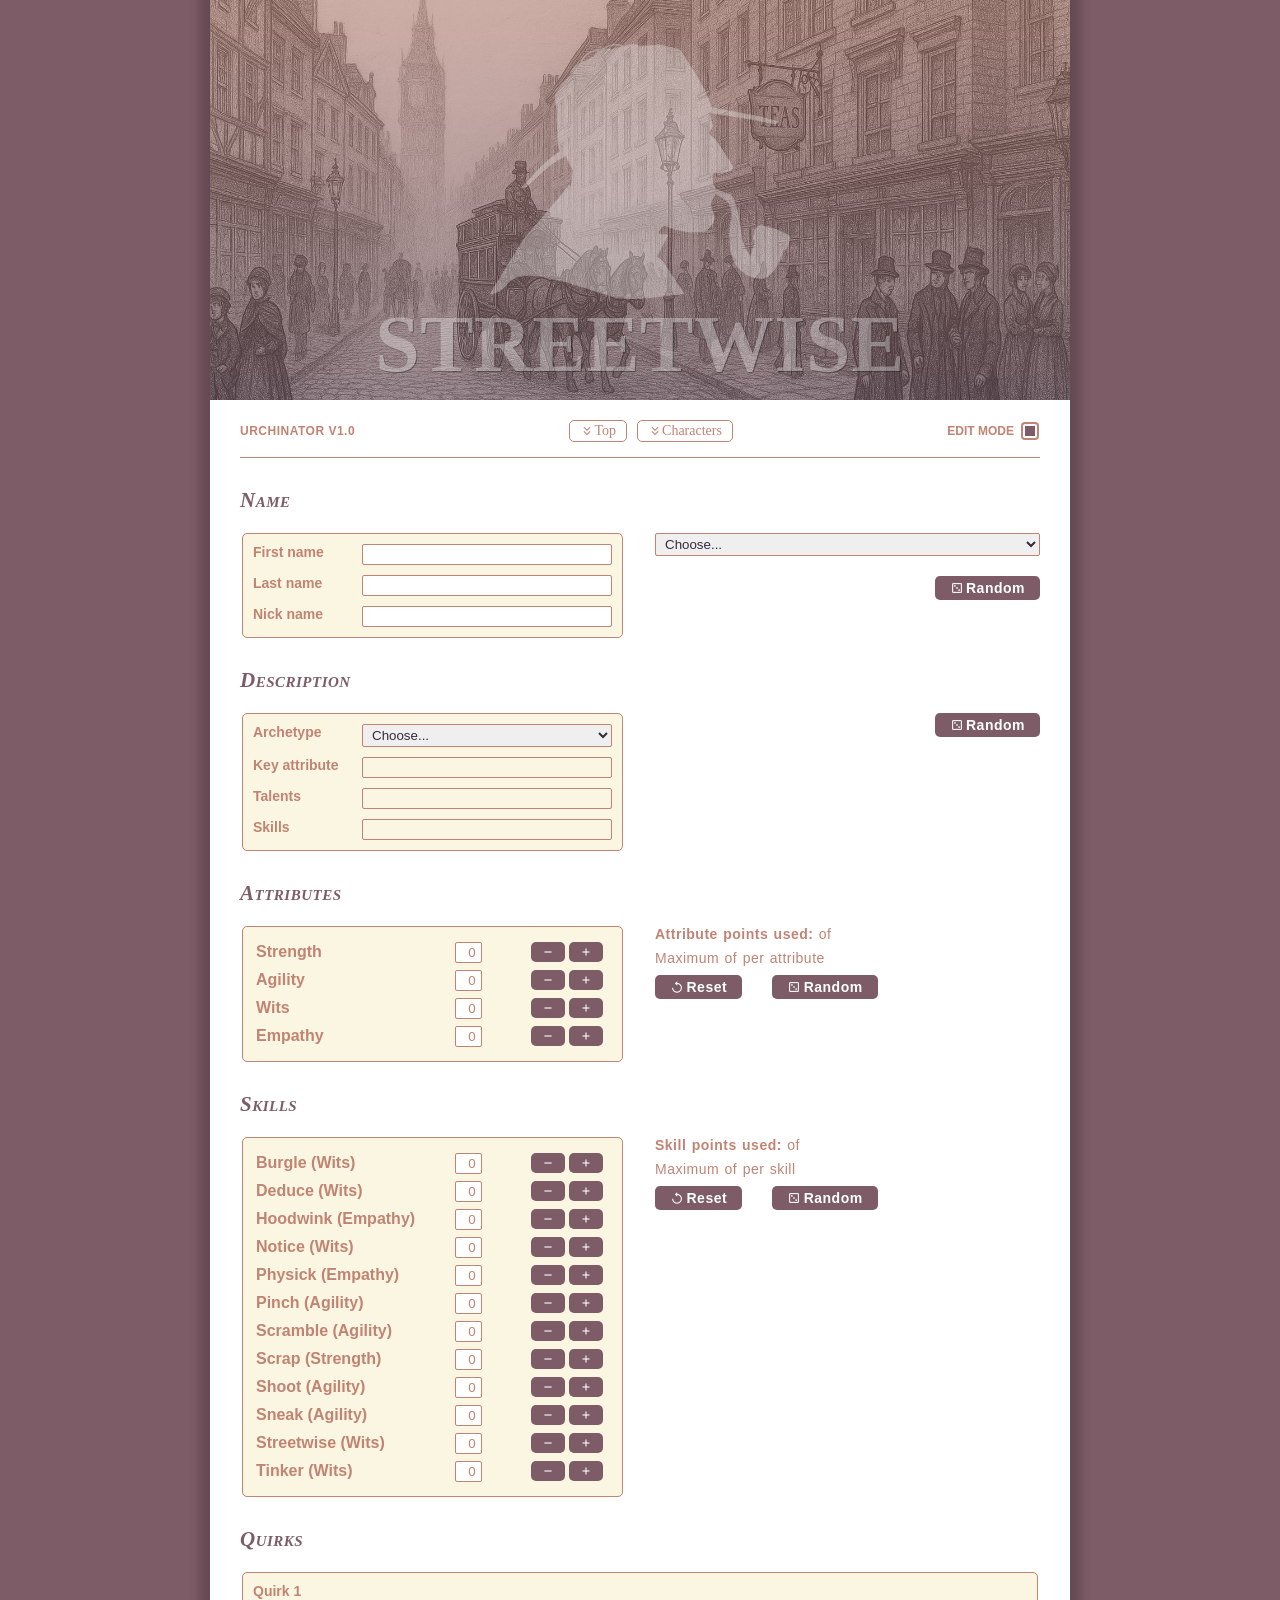
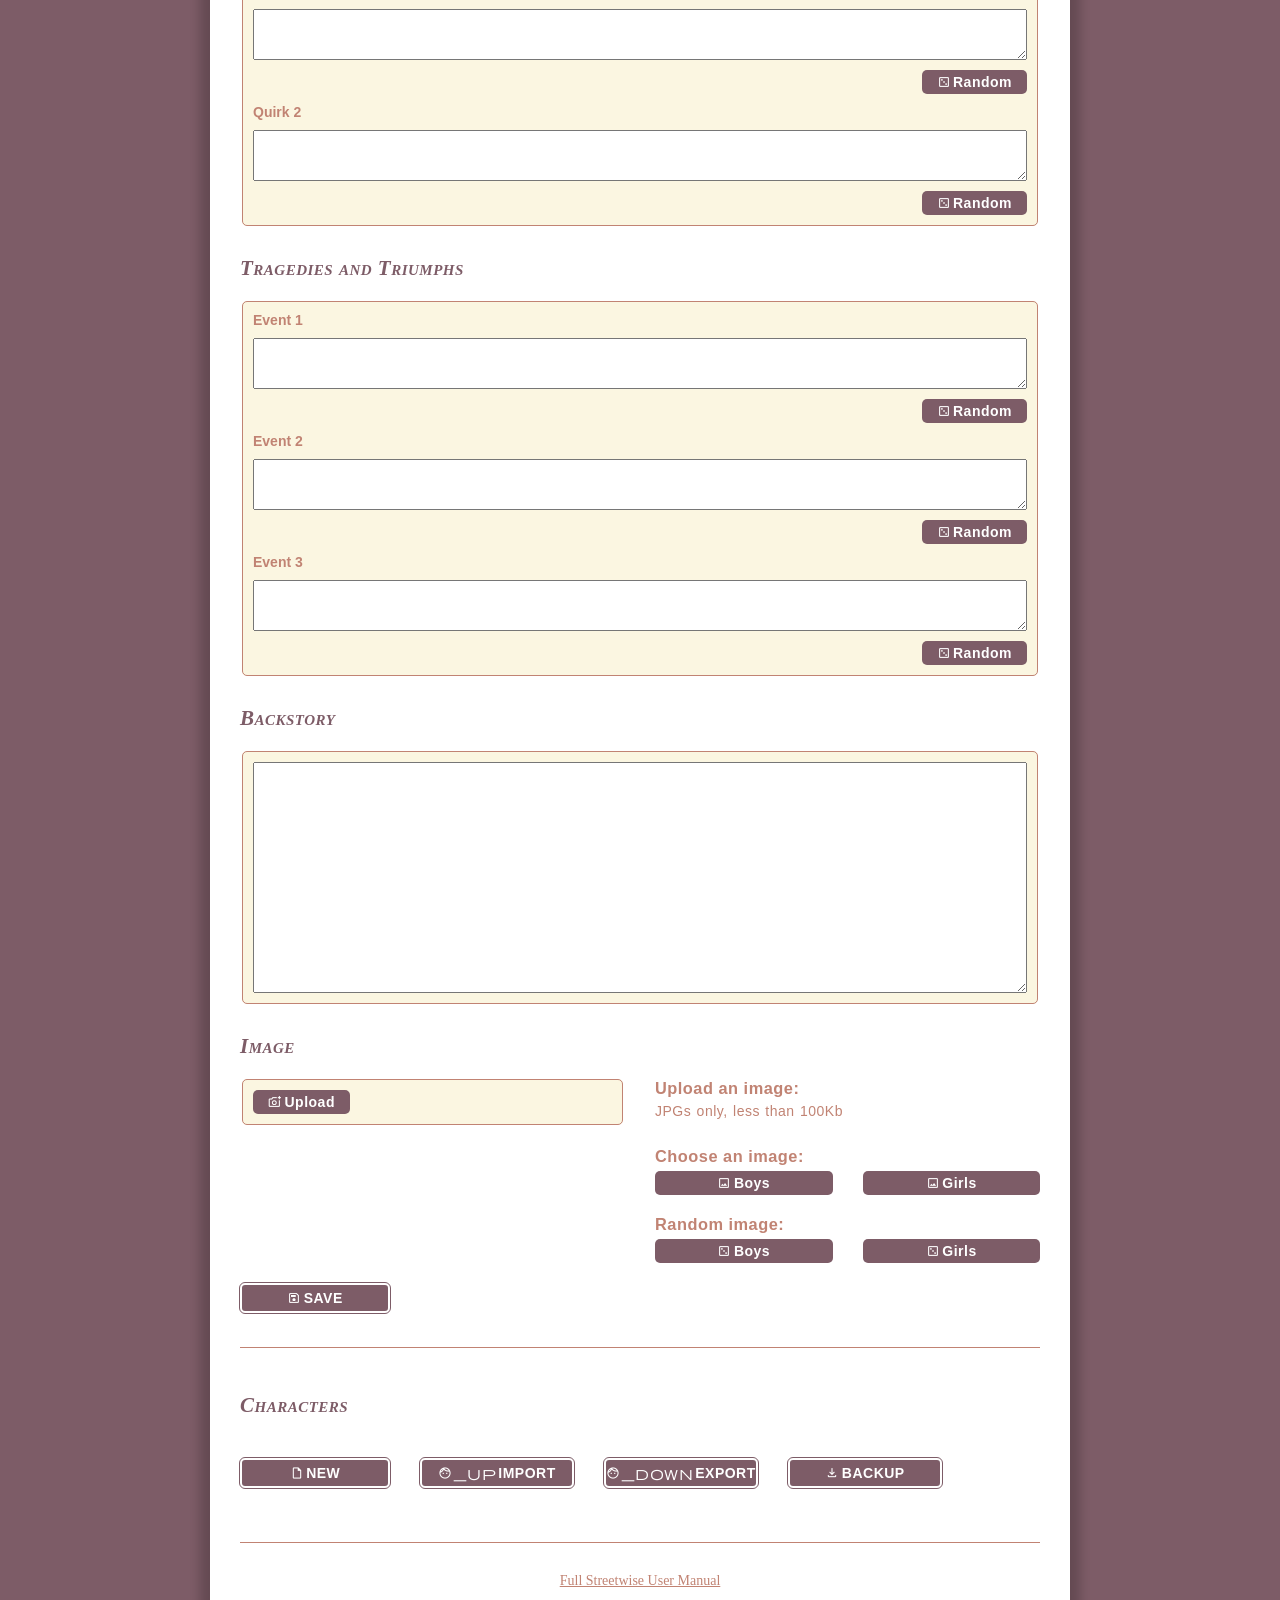
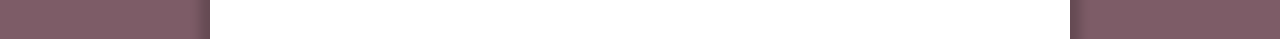
==== commit 11c439dc: "spend remaining points without a reset" ====
--- a/index.html
+++ b/index.html
@@ -76,9 +76,9 @@
 
 			<div id="floater">
 				<div class="buttons tight">
-					<button id="prevCharacter" class="minor tight"><i>chevron_left</i></button>
+					<button id="prevCharacter" class="minor"><i>chevron_left</i></button>
 					<select id="characterSwitcher"></select>
-					<button id="nextCharacter" class="minor tight"><i>chevron_right</i></button>
+					<button id="nextCharacter" class="minor"><i>chevron_right</i></button>
 				</div>
 
 				<div class="buttons stretch">
--- a/css/streetwise.css
+++ b/css/streetwise.css
@@ -9,6 +9,7 @@
   --hover: #F5C692;
   --strong: #7D5C67;
   --font: Arial, sans-serif;
+  --icon: 'Material Symbols Outlined';
 }
 
 html {
@@ -107,10 +108,11 @@
 	word-spacing: 1px;
 }
 
-.icon {
-	font-family: 'Material Symbols Outlined';
+i {
+	font-family: var(--icon);
 	font-size: 14px;
 	font-weight: normal;
+	font-style: normal;
 }
 
 td {
@@ -134,6 +136,11 @@
 	display: flex;
 	flex-direction: column;
 	gap: 20px;
+}
+
+#characterSwitcher {
+	display: none;
+	width: auto;
 }
 
 @media screen and (min-width: 1280px) {
@@ -150,10 +157,30 @@
 		padding: 20px;
 	}
 
+	#characterSwitcher {
+		display: block;
+		border-radius: 2px;
+		border-left: none;
+		border-right: none;
+		outline: none;
+	}
+
+	#floater .buttons.tight {
+		gap: 0;
+	}
 	#floater .buttons.stretch {
 		flex-direction: column;
 	}
 	#floater .buttons.center {
+	}
+
+	#prevCharacter {
+		border-radius: 5px 0 0 5px;
+		padding: 4px;
+	}
+	#nextCharacter {
+		border-radius: 0 5px 5px 0;
+		padding: 4px;
 	}
 }
 
@@ -203,7 +230,7 @@
 }
 #jumps a:before {
 	content: "keyboard_double_arrow_down";
-	font-family: 'Material Symbols Outlined';
+	font-family: var(--icon);
 	font-size: 14px;
 	font-weight: normal;
 }
@@ -229,6 +256,7 @@
 .bio {
 	display: flex;
 	gap: 10px 20px;
+	align-items: flex-start;
 }
 #show_backstory {
 	display: flex;
@@ -373,7 +401,7 @@
 	font-weight: bold;
 }
 
-table span {
+table i {
 	cursor: pointer;
 	padding: 2px 10px;
 	color: white;
@@ -383,7 +411,7 @@
 	display: inline-block;
 	user-select: none;
 }
-table span:hover {
+table i:hover {
 	background: var(--hover);
 	color: var(--strong);
 }
@@ -448,7 +476,7 @@
 }
 #slots .character.active:after {
 	content: "check";
-	font-family: 'Material Symbols Outlined';
+	font-family: var(--icon);
 	font-size: 14px;
 	font-weight: bold;
 	position: absolute;
@@ -511,6 +539,9 @@
 }
 .buttons.right {
 	justify-content: flex-end;
+}
+.buttons.tight {
+	gap: 0;
 }
 .buttons.stretch {
 	justify-content: stretch;
@@ -667,14 +698,7 @@
   gap: 2px;
 }
 dl.stats dt:hover {
-	background: var(--button);
-	color: white;
-	border-radius: 2px;
-}
-dl.stats dt:hover .icon {
-	background: var(--button);
-	color: white;
-	border-radius: 2px;
+	color: var(--strong);
 }
 
 dl.stats dt .icon {
--- a/css/print.css
+++ b/css/print.css
@@ -40,6 +40,14 @@
 		gap: 10px;
 	}
 
+	#show_picture {
+		border: 1px solid black;
+		outline: none;
+	}
+	#show_picture:after {
+		display: none;
+	}
+
 	#show_image {
 		width: 150px;
 		filter: saturate(0) contrast(0.5) brightness(1.5);
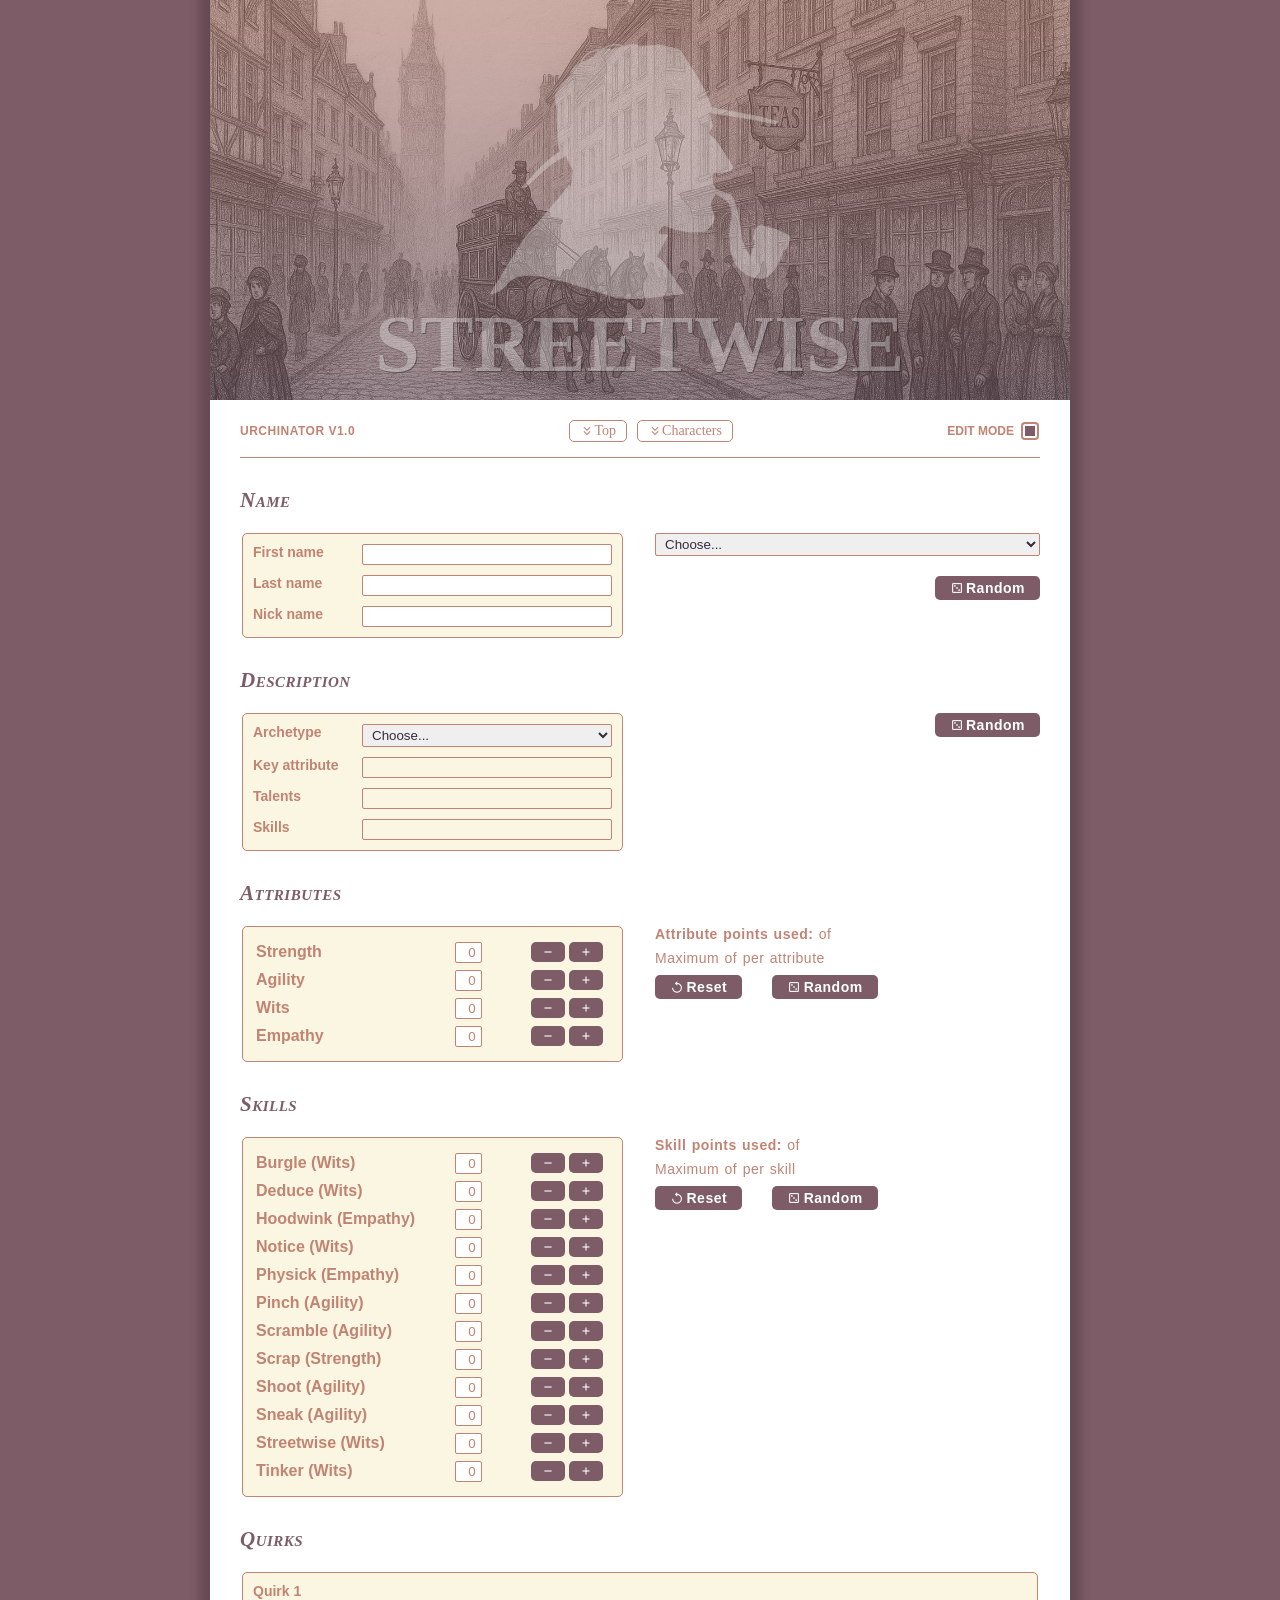
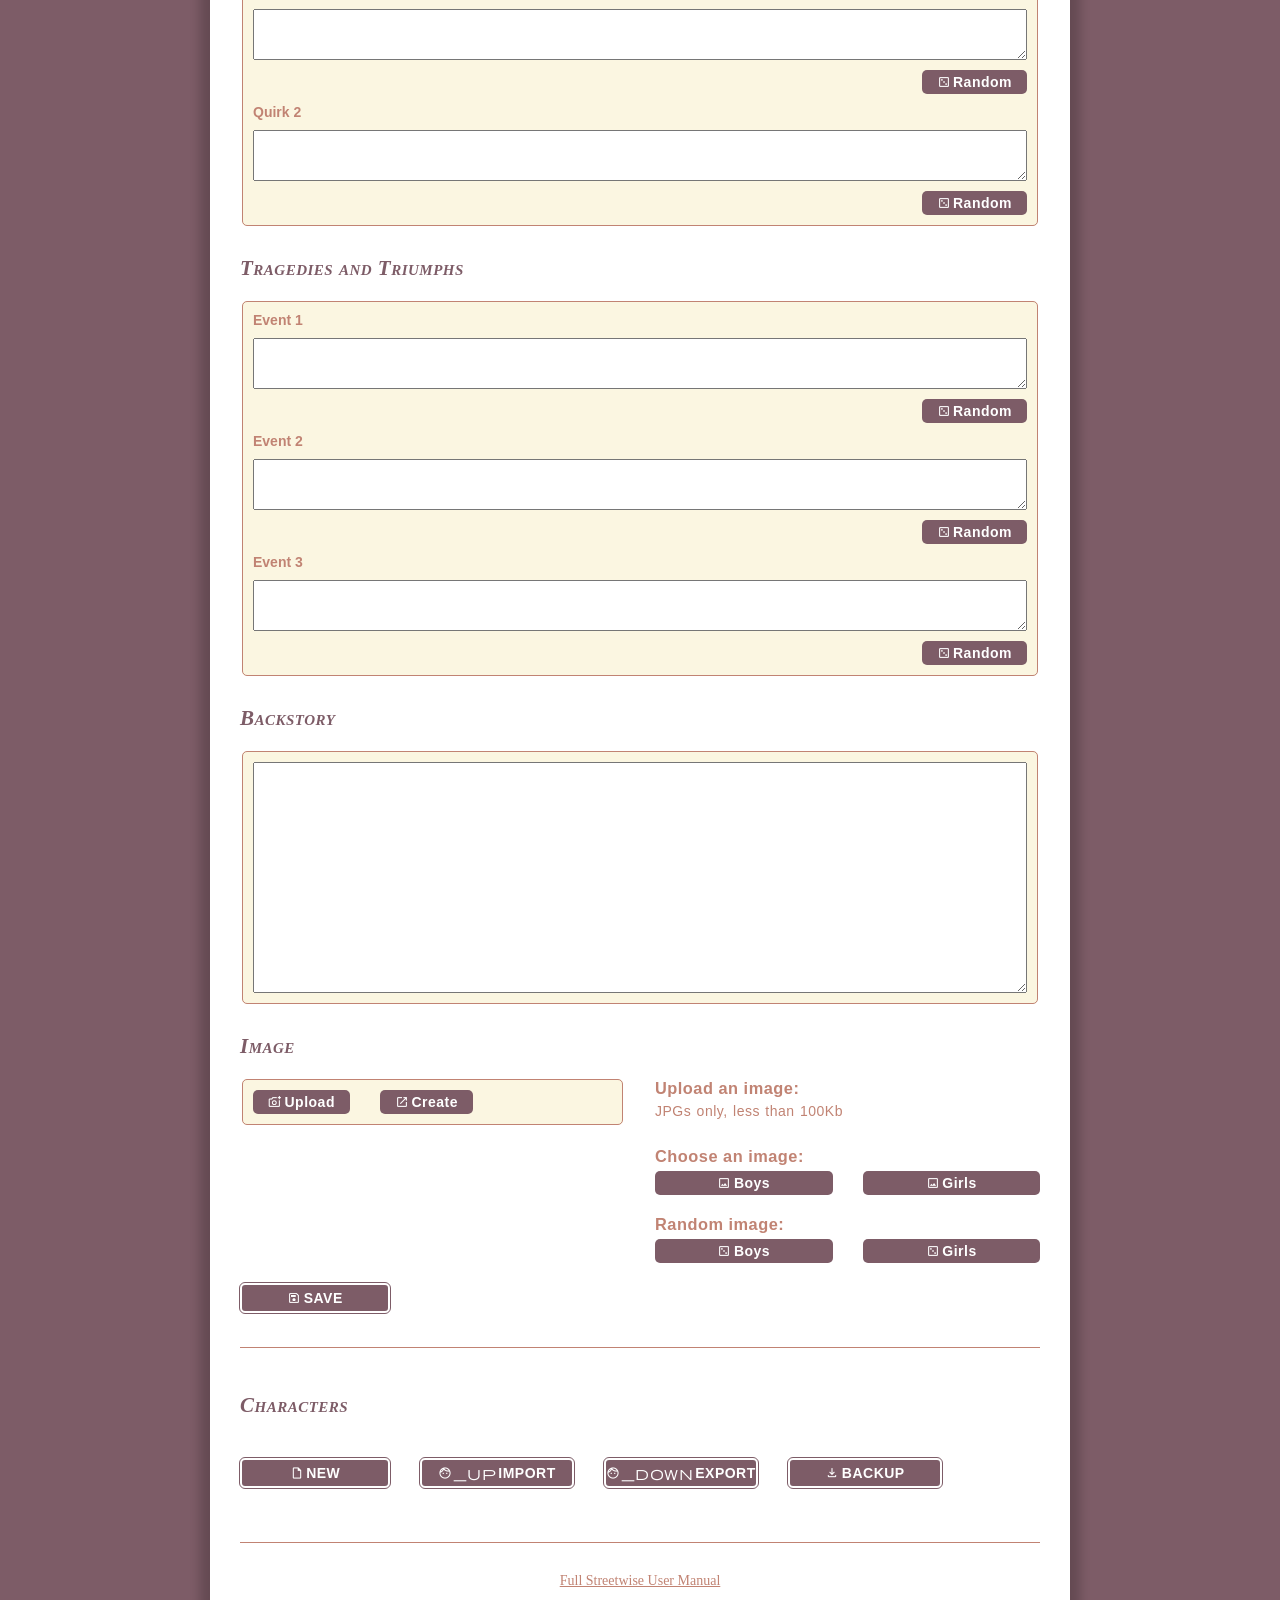
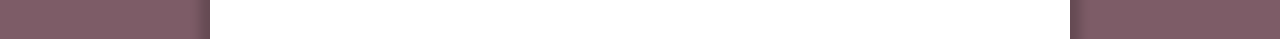
==== commit 3c03f874: "create image link" ====
--- a/index.html
+++ b/index.html
@@ -237,6 +237,8 @@
 							<input type="file" id="upload" />
 						</label>
 
+						<a target="_blank" class="button minor" href="https://perchance.org/ai-text-to-image-generator#data=uup1:902bd4fa03d73a2b159649e523ea46ea.gz"><i>open_in_new</i> Create</a>
+
 						<button class="button minor" id="remove"><i>delete</i> Remove</button>
 					</div>
 				</fieldset>
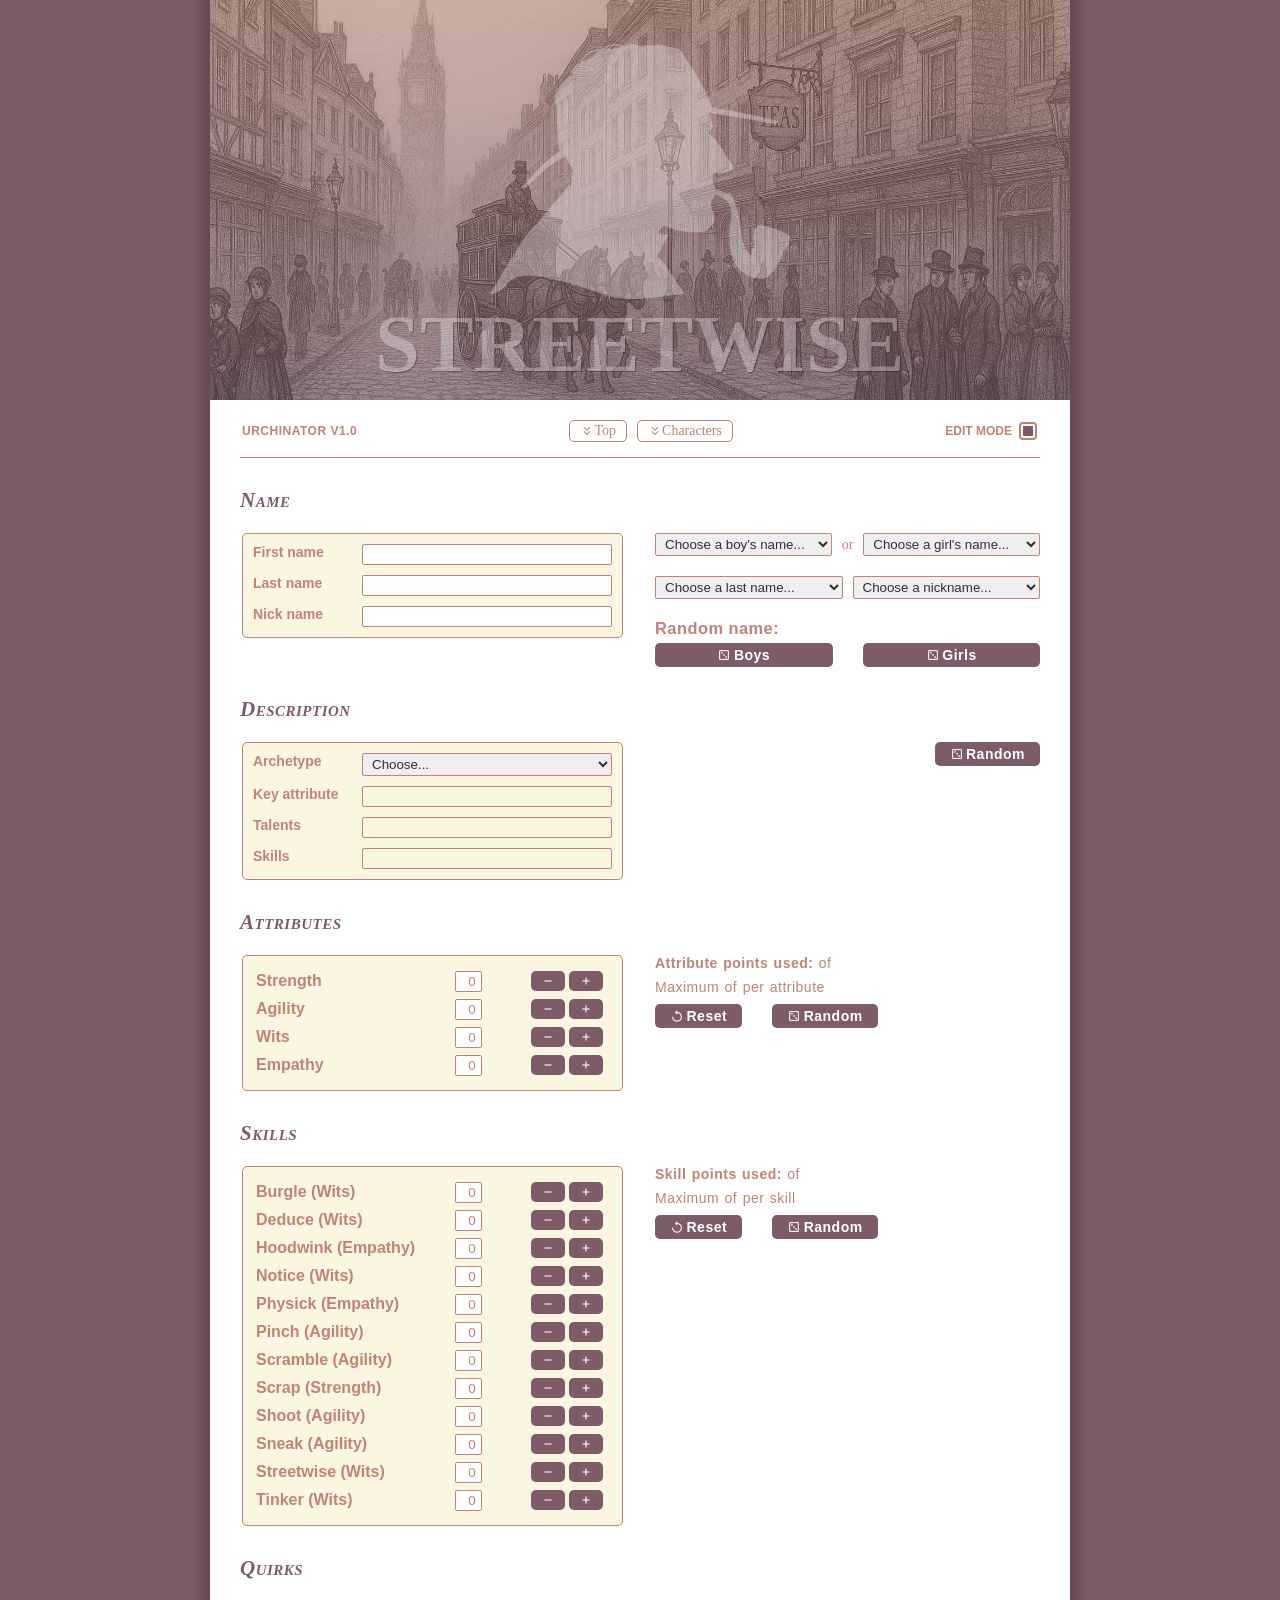
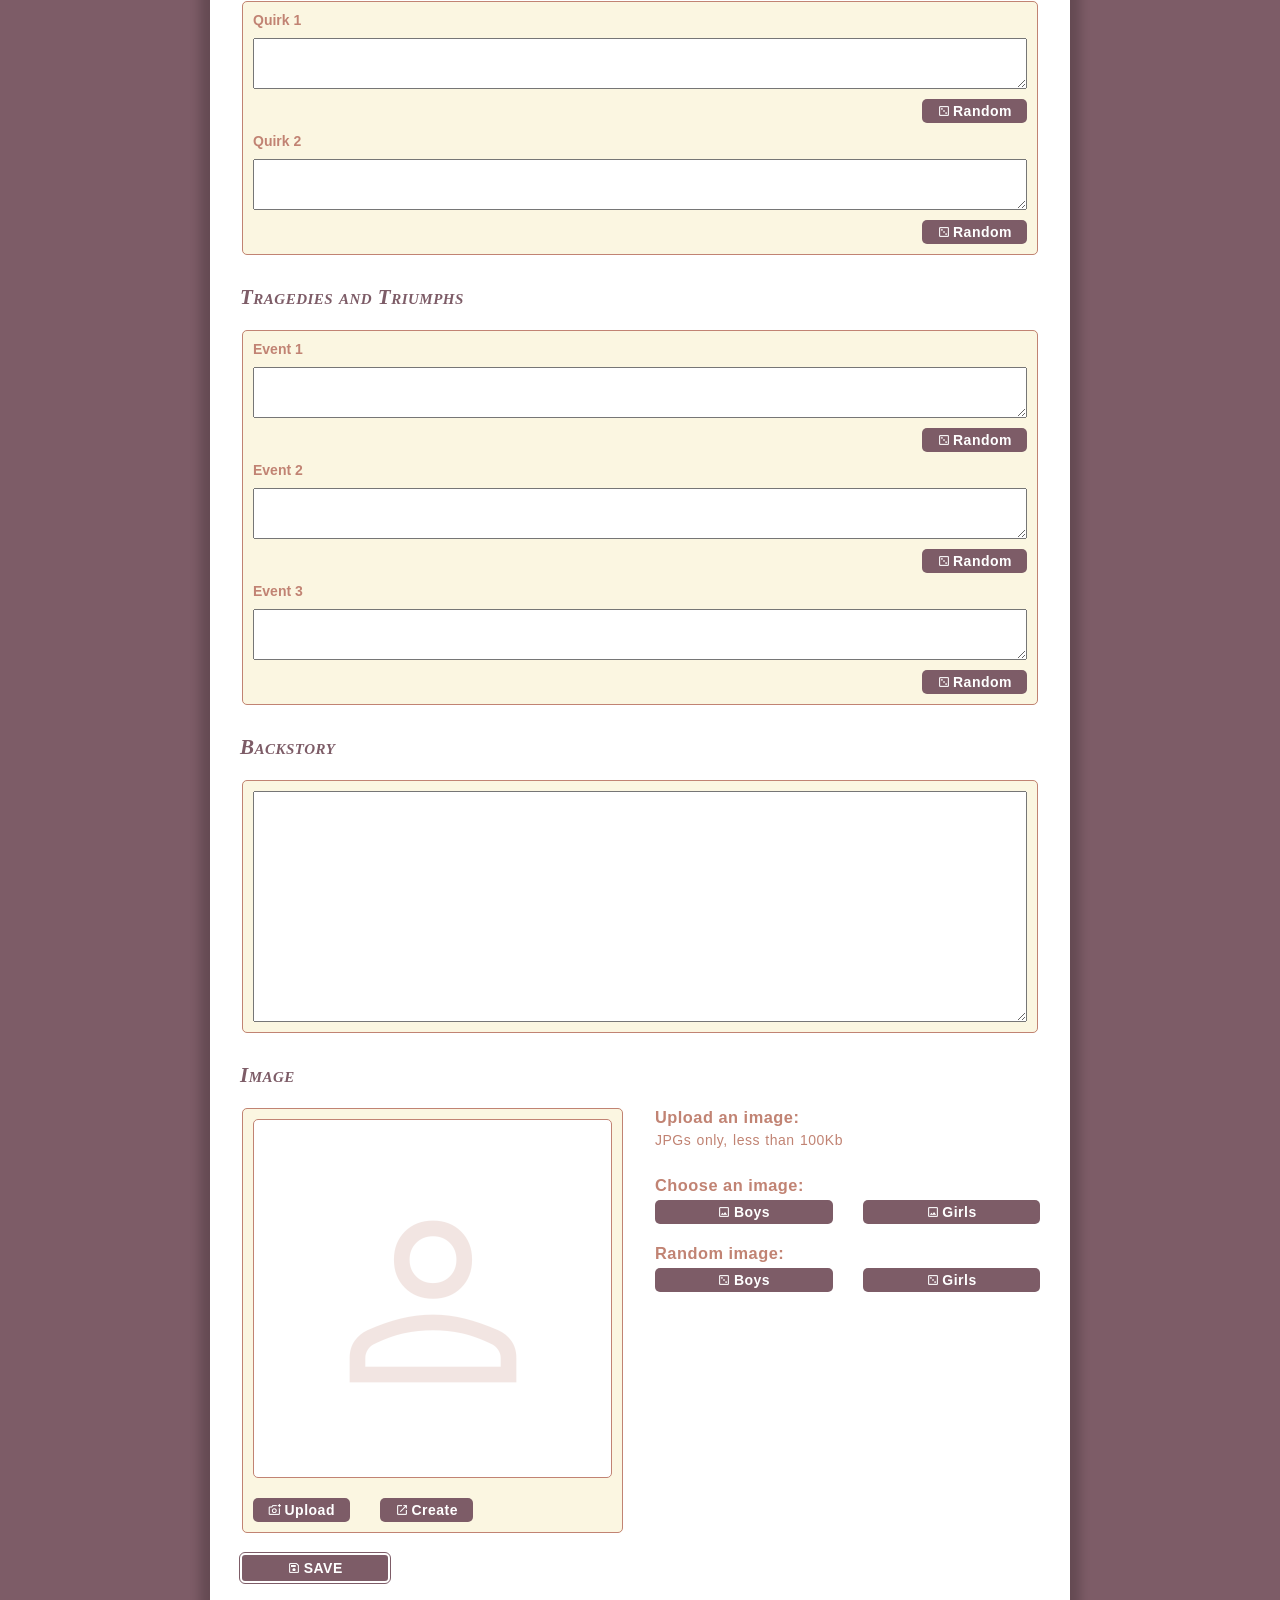
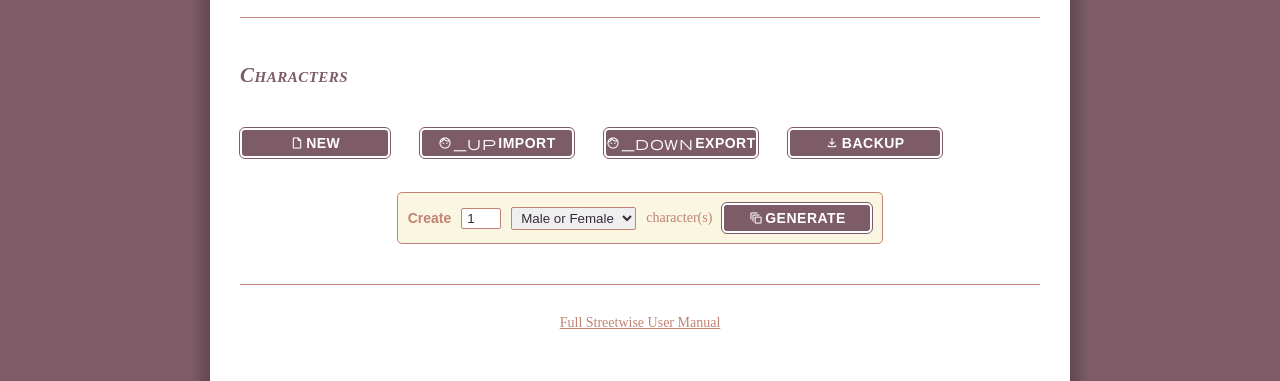
==== commit cf7ec6dd: "separate CSS files. more random options generate X random characters" ====
--- a/index.html
+++ b/index.html
@@ -2,6 +2,12 @@
 	<head>
 		<title>Streetwise Urchinator v1.0</title>
 		<link rel="stylesheet" href="css/streetwise.css">
+		<link rel="stylesheet" href="css/popup.css">
+		<link rel="stylesheet" href="css/floater.css">
+		<link rel="stylesheet" href="css/buttons.css">
+		<link rel="stylesheet" href="css/stats.css">
+		<link rel="stylesheet" href="css/health.css">
+		<link rel="stylesheet" href="css/characters.css">
 		<link rel="stylesheet" href="css/mobile.css">
 		<link rel="stylesheet" href="css/print.css">
 		<link rel="stylesheet" href="css/die.css">
@@ -75,7 +81,7 @@
 			</div>
 
 			<div id="floater">
-				<div class="buttons tight">
+				<div class="buttons tight floater">
 					<button id="prevCharacter" class="minor"><i>chevron_left</i></button>
 					<select id="characterSwitcher"></select>
 					<button id="nextCharacter" class="minor"><i>chevron_right</i></button>
@@ -116,11 +122,35 @@
 				</fieldset>
 
 				<div class="chooser">
-					<select id="names">
-						<option>Choose...</option>
-					</select>
-
-					<button id="randomName" class="minor"><i>ifl</i> Random</button>
+					<div class="names">
+						<select id="boysnames" class="nameList" data-field="#firstname">
+							<option>Choose a boy's name...</option>
+						</select>
+
+						or
+
+						<select id="girlsnames" class="nameList" data-field="#firstname">
+							<option>Choose a girl's name...</option>
+						</select>
+					</div>
+
+					<div class="names">
+						<select id="surnames" class="nameList" data-field="#lastname">
+							<option>Choose a last name...</option>
+						</select>
+
+						<select id="nicknames" class="nameList" data-field="#nickname">
+							<option>Choose a nickname...</option>
+						</select>
+					</div>
+
+					<div>
+						<h3>Random name:</h3>
+						<div class="buttons stretch">
+							<button class="minor randomName" data-gender="boys"><i>ifl</i> Boys</button>
+							<button class="minor randomName" data-gender="girls"><i>ifl</i> Girls</button>
+						</div>
+					</div>
 				</div>
 			</section>
 
@@ -287,6 +317,25 @@
 				<a href="#" class="button" id="export" type="application/json"><i>face_down</i> Export</a>
 				<a href="#" class="button" id="backup" type="application/json"><i>download</i> Backup</a>
 			</div>
+		</form>
+
+		<form id="generate">
+			<fieldset>
+				<label for="creations">Create</label>
+
+				<input id="creations" type="number" value="1">
+
+				<select id="genders">
+					<option value="both">Male or Female</option>
+					<option value="boys">Male</option>
+					<option value="girls">Female</option>
+				</select>
+				
+				character(s)
+
+				<button type="submit"><i>auto_awesome_motion</i> Generate</button>
+			</fieldset>
+
 		</form>
 
 		<footer>
--- a/css/streetwise.css
+++ b/css/streetwise.css
@@ -132,58 +132,6 @@
 	gap: 20px;
 }
 
-#floater {
-	display: flex;
-	flex-direction: column;
-	gap: 20px;
-}
-
-#characterSwitcher {
-	display: none;
-	width: auto;
-}
-
-@media screen and (min-width: 1280px) {
-	#floater {
-		gap: 30px;
-		top: 50%;
-		left: calc(50% + 450px);
-		position: fixed;
-		transform: translateY(-50%);
-		background: var(--bg);
-		border: 1px solid var(--border);
-		border-radius: 5px;
-		box-shadow: rgba(0, 0, 0, .2) 0 0 10px 10px;
-		padding: 20px;
-	}
-
-	#characterSwitcher {
-		display: block;
-		border-radius: 2px;
-		border-left: none;
-		border-right: none;
-		outline: none;
-	}
-
-	#floater .buttons.tight {
-		gap: 0;
-	}
-	#floater .buttons.stretch {
-		flex-direction: column;
-	}
-	#floater .buttons.center {
-	}
-
-	#prevCharacter {
-		border-radius: 5px 0 0 5px;
-		padding: 4px;
-	}
-	#nextCharacter {
-		border-radius: 0 5px 5px 0;
-		padding: 4px;
-	}
-}
-
 #jumpStats {
 	scroll-margin-top: 60px;
 }
@@ -201,38 +149,42 @@
 	top: 0;
 	background: white;
 	border-bottom: 1px solid var(--border);
-	padding: 15px 0;
+	padding: 15px 2px;
 	margin-top: -15px;
 	z-index: 1;
-}
-#toolbar h3 {
-	font-size: 12px;
-	font-family: var(--font);
-	text-transform: uppercase;
-	margin: 0;
+
+	h3 {
+		font-size: 12px;
+		font-family: var(--font);
+		text-transform: uppercase;
+		margin: 0;
+	}
 }
 
 #jumps {
 	display: flex;
 	gap: 10px;
-}
-#jumps a {
-	text-decoration: none;
-	border: 1px solid var(--border);
-	border-radius: 5px;
-	padding: 2px 10px;
-	display: flex;
-	align-items: center;
-}
-#jumps a:hover {
-	color: white;
-	background: var(--button);
-}
-#jumps a:before {
-	content: "keyboard_double_arrow_down";
-	font-family: var(--icon);
-	font-size: 14px;
-	font-weight: normal;
+
+	a {
+		text-decoration: none;
+		border: 1px solid var(--border);
+		border-radius: 5px;
+		padding: 2px 10px;
+		display: flex;
+		align-items: center;
+	
+		&:hover {
+			color: white;
+			background: var(--button);
+		}
+	
+		&:before {
+			content: "keyboard_double_arrow_down";
+			font-family: var(--icon);
+			font-size: 14px;
+			font-weight: normal;
+		}
+	}
 }
 
 label[for="editmode"] {
@@ -262,10 +214,11 @@
 	display: flex;
 	flex-direction: column;
 	gap: 10px;
-}
-#show_backstory p {
-	margin: 0;
-	text-align: left;
+
+	p {
+		margin: 0;
+		text-align: left;
+	}
 }
 
 #show_picture {
@@ -275,22 +228,27 @@
 	outline: 2px solid #ccc;
 	border: 2px solid transparent;
 	border-radius: 5px;
-}
-#show_picture:after {
-	content: "";
-	position: absolute;
-	top: 0;
-	right: 0;
-	background: white url(../images/peel.png);
-	width: 20px;
-	height: 20px;
-	background-size: cover;
-	box-shadow: 2px -2px white, -2px 2px 2px 2px rgba(0,0,0,0.2);
-	transition: top .5s, right .5s;
-}
-#show_picture:hover:after {
-	top: -20px;
-	right: -20px;
+	margin-left: 2px;
+	
+	
+	
+
+	&:after {
+		content: "";
+		position: absolute;
+		top: 0;
+		right: 0;
+		background: white url(../images/peel.png);
+		width: 20px;
+		height: 20px;
+		background-size: cover;
+		box-shadow: 2px -2px white, -2px 2px 2px 2px rgba(0,0,0,0.2);
+		transition: top .5s, right .5s;
+	}
+	&:hover:after {
+		top: -20px;
+		right: -20px;
+	}
 }
 
 #show_image {
@@ -323,27 +281,31 @@
 	gap: 10px;
 	border: 1px solid var(--border);
 	border-radius: 5px;
-}
-fieldset.twocol {
-	display: grid;
-	grid-template-columns: auto auto;
-	gap: 10px;
-	justify-content: space-between;
-}
-fieldset.random button {
-	align-self: flex-end;
+
+	&.twocol {
+		display: grid;
+		grid-template-columns: auto auto;
+		gap: 10px;
+		justify-content: space-between;
+	}
+	
+	&.random button {
+		align-self: flex-end;
+	}
 }
 
 div.chooser {
 	display: flex;
 	flex-direction: column;
 	gap: 20px;
-}
-div.chooser button {
-	align-self: flex-end;
-}
-div.chooser select {
-	width: 100%
+
+	button {
+		align-self: flex-end;
+	}
+	
+	select {
+		width: 100%
+	}
 }
 
 label {
@@ -416,22 +378,40 @@
 	color: var(--strong);
 }
 
-table.maxxed span:last-of-type {
+table.maxxed i:last-of-type {
 	pointer-events: none;
 	opacity: 0.5
 }
 
-section.attributes[attribute="Strength"] td:has(#attribute_strength):after {
-	content: " + 1";
-}
-section.attributes[attribute="Agility"] td:has(#attribute_agility):after {
-	content: " + 1";
-}
-section.attributes[attribute="Wits"] td:has(#attribute_wits):after {
-	content: " + 1";
-}
-section.attributes[attribute="Empathy"] td:has(#attribute_empathy):after {
-	content: " + 1";
+section.attributes[attribute="Strength"] tr[data-attr="Strength"],
+section.attributes[attribute="Agility"]  tr[data-attr="Agility"],
+section.attributes[attribute="Wits"]     tr[data-attr="Wits"],
+section.attributes[attribute="Empathy"]  tr[data-attr="Empathy"] {
+	td:nth-child(1) {
+		color: var(--strong);
+
+		&:after {
+			content: "*";
+		}
+	}
+
+	td:has(input):after {
+		content: " + 1";
+		color: var(--strong);
+	}
+}
+
+section.skills[attribute="Strength"] tr[data-attr="Strength"],
+section.skills[attribute="Agility"]  tr[data-attr="Agility"],
+section.skills[attribute="Wits"]     tr[data-attr="Wits"],
+section.skills[attribute="Empathy"]  tr[data-attr="Empathy"] {
+	td:nth-child(1) {
+		color: var(--strong);
+	
+		&:after {
+			content: "*";
+		}
+	}
 }
 
 .used,
@@ -440,222 +420,26 @@
 	font-weight: bold;
 }
 
-#characters {
-	padding-top: 15px;
-	border-top: 1px solid var(--border);
-}
-
-.characters {
-	flex-wrap: wrap;
-	list-style-type: none;
-	margin: 0;
-	padding: 0;
-	font-family: var(--font);
-	display: grid;
-	gap: 10px 30px;
-	grid-template-columns: 1fr 1fr;
-}
-
-.character {
-	display: flex;
-	gap: 10px;
-	padding: 10px;
-	border-radius: 5px;
-	position: relative;
-	border: 1px solid transparent;
-	cursor: pointer;
-	justify-content: stretch;
-}
-#slots .character:hover {
-	border: 1px solid var(--border);
-}
-#slots .character.active {
-	color: var(--strong);
-	background: var(--bg);
-	border: 1px solid var(--border);
-}
-#slots .character.active:after {
-	content: "check";
-	font-family: var(--icon);
-	font-size: 14px;
-	font-weight: bold;
-	position: absolute;
-	top: 5px;
-	right: 5px;
-}
-
-.character .text {
-	display: flex;
-	flex-direction: column;
-	justify-content: space-between;
-	text-align: left;
-	flex-grow: 1;
-}
-.character h3 {
-	font-size: 14px;
-	margin: 0 0 3px 0 !important;
-}
-.character h3 a {
-	color: inherit;
-	text-decoration: none;
-}
-.character p {
-	color: inherit;
-	font-size: 12px;
-}
-.character .image,
-.character .noimage {
-	width: 70px;
-	height: 70px;
-	display: block;
-	border: 1px solid var(--border);
-	border-radius: 5px;
-}
-.character .noimage {
-	background-color: var(--bg);
-}
-.character .image {
-	width: 70px;
-	height: 70px;
-	background-color: var(--bg);
-	background-size: cover;
-	display: block;
-	border: 1px solid var(--border);
-	filter: saturate(0) sepia(0.7) contrast(0.5) brightness(1.5);
-	-webkit-transition: -webkit-filter .2s linear;
-	border-radius: 5px;
-	background-size: cover;
-}
-.character:hover .image {
-	filter: none;
-}
-
-.buttons {
-	display: flex;
-	gap: 10px 30px;
-}
-.buttons.center {
-	justify-content: center;
-}
-.buttons.right {
-	justify-content: flex-end;
-}
-.buttons.tight {
-	gap: 0;
-}
-.buttons.stretch {
-	justify-content: stretch;
-}
-.buttons.stretch .button,
-.buttons.stretch button {
-	flex-grow: 1;
-	flex-basis: 100%;
-}
-
-.button,
-button {
-	color: white;
-	background: var(--button);
-	border: 2px solid white;
-	border-radius: 5px;
-	outline: 1px solid var(--button);
-	padding: 5px 0;
-	width: 150px;
-	text-align: center;
-	text-decoration: none;
-	cursor: pointer;
-	font-weight: bold;
-	text-transform: uppercase;
-	letter-spacing: 0.5px;
-	font-family: var(--font);
-	font-size: 14px;
-	display: flex;
-	gap: 2px;
-	align-items: center;
-	justify-content: center;
-}
-.button.minor,
-button.minor {
-	width: auto;
-	padding: 4px 15px;
-	outline: none;
-	border: none;
-	text-transform: none;
-}
-.button:hover,
-button:hover {
-	color: var(--strong);
-	background: var(--hover);
-	outline: 1px solid var(--hover);
-	text-decoration: none !important;
-}
-.button[disabled] {
-	opacity: 0.5;
-	pointer-events: none;
-}
-.button span,
-button span {
-	display: flex;
-	gap: 2px;
-	align-items: center;
-	justify-content: center;
-}
-
-a.link {
-	color: var(--body);
-}
-a.link:hover {
-	color: var(--strong);
-}
-a.info {
-	color: var(--body);
-	display: flex;
-	align-items: center;
-	gap: 5px;
-	text-decoration: none;
-}
-a.info:hover {
-	color: var(--strong);
-}
-a.info:before {
-	content: "?";
-	display: flex;
-	justify-content: center;
-	align-items: center;
-	color: var(--button);
-	border: 1px solid var(--button);
-	border-radius: 50%;
-	font-size: 13px;
-	font-weight: bold;
-	width: 16px;
-	height: 16px;
-	font-family: var(--font);
-	text-decoration: none;
-}
-a.info:hover:before {
-	background: var(--hover);
-}
-
-input[type="file"] {
-  clip: rect(0 0 0 0);
-  clip-path: inset(50%);
-  height: 1px;
-  overflow: hidden;
-  position: absolute;
-  white-space: nowrap;
-  width: 1px;
-}
-
-.small-buttons {
-	display: flex;
-	gap: 30px;
-}
-
 #preview {
 	max-width: 400px;
 	aspect-ratio: 1;
+	background-color: white;
 	background-size: cover;
-}
+	border: 1px solid var(--border);
+	border-radius: 5px;
+	margin-bottom: 10px;
+	display: flex;
+	align-items: center;
+	justify-content: center;
+}
+#preview.noimage:before {
+	content: "person";
+	display: block;
+	font-family: var(--icon);
+	font-size: 250px;
+	opacity: 0.2;
+}
+
 #image {
 	display: none;
 }
@@ -665,111 +449,23 @@
 	flex-direction: column;
 	margin: 0;
 	gap: 15px;
-}
-dl.terms dt {
-	font-weight: bold;
-	margin: 0;
-	letter-spacing: 0.5px;
-	word-spacing: 1px;
-}
-dl.terms dd {
-	font-family: var(--font);
-	margin: -10px 0 0 0;
-	letter-spacing: 0.5px;
-	word-spacing: 1px;
-}
-dl.terms span {
-	color: var(--strong);
-}
-
-dl.stats {
-	display: flex;
-	margin: 0;
-	gap: 10px 30px;
-  flex-wrap: wrap;
-}
-
-dl.stats dt {
-	font-weight: bold;
-	margin: 0 5px 0 0;
-	word-spacing: 1px;
-	display: flex;
-  align-items: center;
-  gap: 2px;
-}
-dl.stats dt:hover {
-	color: var(--strong);
-}
-
-dl.stats dt .icon {
-	color: var(--strong);
-}
-dl.stats dd {
-	font-family: var(--font);
-	color: white;
-	font-weight: bold;
-	margin: 0 0 0 -30px;
-	background: var(--strong);
-	text-align: center;
-	border-radius: 4px;
-	width: 35px;
-}
-dl.stats dd:hover {
-	background: var(--hover);
-	color: var(--strong);
-	text-decoration: none;
-}
-
-.health {
-	display: flex;
-	flex-direction: column;
-	gap: 10px;
-}
-.health ul {
-	list-style-type: none;
-	display: flex;
-	gap: 30px;
-	margin: 0;
-	padding: 0;
-}
-.health li {
-	font-weight: bold;
-	font-size: 14px;
-	display: flex;
-	align-items: center;
-	gap: 10px;
-	margin: 0;
-	letter-spacing: 0.5px;
-	word-spacing: 1px;
-}
-.conditions {
-	list-style-type: none;
-	display: flex;
-	font-size: 14px;
-	gap: 30px;
-	margin: 0;
-	padding: 0;
-	counter-reset: counter -1;
-	display: flex;
-}
-.conditions li {
-	 counter-increment: counter;
-	 gap: 5px;
-}
-.conditions li.current {
-	color: var(--strong);
-}
-.conditions li:before {
-  content:counter(counter) ':'
-}
-
-.health input {
-	display: block;
-	border: 2px solid var(--border);
-	border-radius: 3px;
-	width: 50px;
-	height: 30px;
-	text-align: right;
+
+	dt {
+		font-weight: bold;
+		margin: 0;
+		letter-spacing: 0.5px;
+		word-spacing: 1px;
+	}
+	dd {
+		font-family: var(--font);
+		margin: -10px 0 0 0;
+		letter-spacing: 0.5px;
+		word-spacing: 1px;
+	}
+
+	span {
+		color: var(--strong);
+	}
 }
 
 footer {
@@ -781,12 +477,41 @@
 	gap: 30px;
 	flex-wrap: wrap;
 	justify-content: center;
-}
-footer a {
-	color: inherit;
-}
-footer a:hover {
-	color: var(--strong);
+	
+	a {
+		color: inherit;
+	
+		&:hover {
+			color: var(--strong);
+		}
+	}
+}
+
+.names {
+	display: flex;
+	justify-content: space-between;
+	gap: 10px;
+	align-items: center;
+}
+
+#generate {
+	display: inline-block;
+	margin: 0 auto;
+
+	fieldset {
+		flex-direction: row;
+		align-items: center;
+		justify-content: center;
+		flex-wrap: wrap;
+	}
+
+	input {
+		width: 3em;
+	}
+
+	select {
+		width: auto;
+	}
 }
 
 [data-roll] {
@@ -797,156 +522,3 @@
 	visibility: hidden;
 	position: absolute;
 }
-
-#overlay {
-	visibility: hidden;
-	display: flex;
-	position: fixed;
-	top: 0;
-	left: 0;
-	bottom: 0;
-	right: 0;
-	justify-content: center;
-	align-items: center;
-	z-index: 101;
-	opacity: 0;
-	transition: opacity .3s;
-}
-#overlay:before {
-	content: "";
-	position: fixed;
-	top: 0;
-	left: 0;
-	bottom: 0;
-	right: 0;
-	background: black;
-	opacity: 0.7;
-}
-
-#popup {
-	background: var(--bg);
-	z-index: 102;
-	border: 2px solid var(--strong);
-	border-radius: 10px;
-	box-shadow: 0 0 20px 5px rgba(0, 0, 0, 0.5);
-	padding: 30px;
-	font-size: 24px;
-	font-family: var(--font);
-	display: flex;
-	flex-direction: column;
-	gap: 20px;
-	justify-content: center;
-	align-items: center;
-	position: relative;
-}
-#popup h2 {
-	font-size: 22px;
-	padding: 0;
-}
-#popup h3 {
-	font-size: 16px;
-	margin: 10px 0 0 0;
-}
-#popupContent {
-	width: 100%;
-	max-height: 80vh;
-	overflow-y: auto;
-	padding: 0 10px 0 0;
-	text-align: center;
-	border-top: 1px solid var(--border);
-  padding-top: 20px;
-}
-#popupContent:has(.nobar) {
-	border-top: none;
-  padding-top: 0;
-}
-#popup ul {
-	font-size: 14px;
-	margin: 10px 0 20px 0;
-	padding: 0 0 0 20px;
-}
-#popup ul.history {
-	background: white;
-	list-style: none;
-	margin: 0;
-	border: 1px solid var(--border);
-	border-radius: 5px;
-	padding: 15px;
-	display: flex;
-	flex-direction: column;
-	align-items: flex-start;
-	gap: 10px;
-	font-size: 16px;
-	font-family: courier;
-	color: var(--strong);
-}
-#popup ol {
-	font-size: 14px;
-	margin: 10px 0 20px 0;
-	padding: 0 0 0 20px;
-}
-#popup textarea {
-	margin-bottom: 10px;
-}
-#popup ol.inventory {
-	display: flex;
-	flex-direction: column;
-	gap: 10px;
-	width: 300px;
-}
-#popup ol.inventory li {
-	width: 100%;
-}
-
-#popup .help {
-	text-align: left;
-}
-#popup .help li {
-}
-#popup button.close {
-	position: absolute;
-	top: 0;
-	right: -40px;
-	cursor: pointer;
-	color: white;
-	background: var(--button);
-	border-radius: 5px;
-	font-size: 16px;
-	width: 30px;
-	height: 30px;
-	display: flex;
-	justify-content: center;
-	align-items: center;
-}
-#popup button.close:hover {
-	background: var(--hover);
-	color: var(--strong);
-}
-#popup .gallery {
-	display: flex;
-	flex-wrap: wrap;
-	max-width: 1050px;
-	gap: 5px;
-	margin-bottom: 20px;
-}
-#popup .gallery img {
-	width: 200px;
-	height: auto;
-	filter: saturate(0) sepia(0.7) contrast(0.5) brightness(1.5);
-	-webkit-transition: -webkit-filter .2s linear;
-	cursor: pointer;
-	border: 1px solid var(--border);
-	border-radius: 5px;
-}
-#popup .gallery img:hover {
-	filter: none;
-}
-
-html.popup {
-	overflow: hidden;
-	scrollbar-gutter: stable;
-}
-html.popup #overlay {
-	visibility: visible;
-	opacity: 1;
-}
--- a/css/popup.css
+++ b/css/popup.css
@@ -0,0 +1,167 @@
+html.popup {
+	overflow: hidden;
+	scrollbar-gutter: stable;
+
+	#overlay {
+		visibility: visible;
+		opacity: 1;
+	}
+}
+
+#overlay {
+	visibility: hidden;
+	display: flex;
+	position: fixed;
+	top: 0;
+	left: 0;
+	bottom: 0;
+	right: 0;
+	justify-content: center;
+	align-items: center;
+	z-index: 101;
+	opacity: 0;
+	transition: opacity .3s;
+
+	&:before {
+		content: "";
+		position: fixed;
+		top: 0;
+		left: 0;
+		bottom: 0;
+		right: 0;
+		background: black;
+		opacity: 0.7;
+	}
+}
+
+#popup {
+	background: var(--bg);
+	z-index: 102;
+	border: 2px solid var(--strong);
+	border-radius: 10px;
+	box-shadow: 0 0 20px 5px rgba(0, 0, 0, 0.5);
+	padding: 30px;
+	font-size: 24px;
+	font-family: var(--font);
+	display: flex;
+	flex-direction: column;
+	gap: 20px;
+	justify-content: center;
+	align-items: center;
+	position: relative;
+
+	#popupContent {
+		width: 100%;
+		max-height: 80vh;
+		overflow-y: auto;
+		padding: 0 10px 0 0;
+		text-align: center;
+		border-top: 1px solid var(--border);
+		padding-top: 20px;
+
+		&:has(.nobar) {
+			border-top: none;
+	  		padding-top: 0;
+		}
+	}
+
+	h2 {
+		font-size: 22px;
+		padding: 0;
+	}
+	
+	h3 {
+		font-size: 16px;
+		margin: 10px 0 0 0;
+	}
+
+	textarea {
+		margin-bottom: 10px;
+	}
+
+	ul {
+		font-size: 14px;
+		margin: 10px 0 20px 0;
+		padding: 0 0 0 20px;
+	}
+
+	ul.history {
+		background: white;
+		list-style: none;
+		margin: 0;
+		border: 1px solid var(--border);
+		border-radius: 5px;
+		padding: 15px;
+		display: flex;
+		flex-direction: column;
+		align-items: flex-start;
+		gap: 10px;
+		font-size: 16px;
+		font-family: courier;
+		color: var(--strong);
+	}
+	
+	ol {
+		font-size: 14px;
+		margin: 10px 0 20px 0;
+		padding: 0 0 0 20px;
+	}
+
+	ol.inventory {
+		display: flex;
+		flex-direction: column;
+		gap: 10px;
+		width: 300px;
+
+		li {
+			width: 100%;
+		}
+	}
+
+	.help {
+		text-align: left;
+	}
+
+	button.close {
+		position: absolute;
+		top: 0;
+		right: -40px;
+		cursor: pointer;
+		color: white;
+		background: var(--button);
+		border-radius: 5px;
+		font-size: 16px;
+		width: 30px;
+		height: 30px;
+		display: flex;
+		justify-content: center;
+		align-items: center;
+
+		&:hover {
+			background: var(--hover);
+			color: var(--strong);
+		}
+	}
+
+	.gallery {
+		display: flex;
+		flex-wrap: wrap;
+		max-width: 1050px;
+		gap: 5px;
+		margin-bottom: 20px;
+	
+		img {
+			width: 200px;
+			height: auto;
+			filter: saturate(0) sepia(0.7) contrast(0.5) brightness(1.5);
+			-webkit-transition: -webkit-filter .2s linear;
+			cursor: pointer;
+			border: 1px solid var(--border);
+			border-radius: 5px;
+		
+			&:hover {
+				filter: none;
+			}
+		}
+	}
+}
--- a/css/floater.css
+++ b/css/floater.css
@@ -0,0 +1,55 @@
+#floater {
+	display: flex;
+	flex-direction: column;
+	gap: 20px;
+
+	.floater {
+		display: none !important;
+	}
+
+	#characterSwitcher {
+		display: block;
+		border-radius: 2px;
+		border-left: none;
+		border-right: none;
+		outline: none;
+		width: auto;
+	}
+
+	#prevCharacter {
+		border-radius: 5px 0 0 5px;
+		padding: 4px;
+	}
+
+	#nextCharacter {
+		border-radius: 0 5px 5px 0;
+		padding: 4px;
+	}
+}
+
+@media screen and (min-width: 1280px) {
+	#floater {
+		gap: 30px;
+		top: 50%;
+		left: calc(50% + 450px);
+		position: fixed;
+		transform: translateY(-50%);
+		background: var(--bg);
+		border: 1px solid var(--border);
+		border-radius: 5px;
+		box-shadow: rgba(0, 0, 0, .2) 0 0 10px 10px;
+		padding: 20px;
+
+		.buttons.tight {
+			gap: 0;
+		}
+		
+		.buttons.stretch {
+			flex-direction: column;
+		}
+
+		.floater {
+			display: flex !important;
+		}
+	}
+}
--- a/css/buttons.css
+++ b/css/buttons.css
@@ -0,0 +1,120 @@
+.buttons {
+	display: flex;
+	gap: 10px 30px;
+}
+.buttons.center {
+	justify-content: center;
+}
+.buttons.right {
+	justify-content: flex-end;
+}
+.buttons.tight {
+	gap: 0;
+}
+.buttons.stretch {
+	justify-content: stretch;
+}
+.buttons.stretch .button,
+.buttons.stretch button {
+	flex-grow: 1;
+	flex-basis: 100%;
+}
+
+.button,
+button {
+	color: white;
+	background: var(--button);
+	border: 2px solid white;
+	border-radius: 5px;
+	outline: 1px solid var(--button);
+	padding: 5px 0;
+	width: 150px;
+	text-align: center;
+	text-decoration: none;
+	cursor: pointer;
+	font-weight: bold;
+	text-transform: uppercase;
+	letter-spacing: 0.5px;
+	font-family: var(--font);
+	font-size: 14px;
+	display: flex;
+	gap: 2px;
+	align-items: center;
+	justify-content: center;
+}
+.button.minor,
+button.minor {
+	width: auto;
+	padding: 4px 15px;
+	outline: none;
+	border: none;
+	text-transform: none;
+}
+.button:hover,
+button:hover {
+	color: var(--strong);
+	background: var(--hover);
+	outline: 1px solid var(--hover);
+	text-decoration: none !important;
+}
+.button[disabled] {
+	opacity: 0.5;
+	pointer-events: none;
+}
+.button span,
+button span {
+	display: flex;
+	gap: 2px;
+	align-items: center;
+	justify-content: center;
+}
+
+a.link {
+	color: var(--body);
+}
+a.link:hover {
+	color: var(--strong);
+}
+a.info {
+	color: var(--body);
+	display: flex;
+	align-items: center;
+	gap: 5px;
+	text-decoration: none;
+}
+a.info:hover {
+	color: var(--strong);
+}
+a.info:before {
+	content: "?";
+	display: flex;
+	justify-content: center;
+	align-items: center;
+	color: var(--button);
+	border: 1px solid var(--button);
+	border-radius: 50%;
+	font-size: 13px;
+	font-weight: bold;
+	width: 16px;
+	height: 16px;
+	font-family: var(--font);
+	text-decoration: none;
+}
+a.info:hover:before {
+	background: var(--hover);
+}
+
+input[type="file"] {
+  clip: rect(0 0 0 0);
+  clip-path: inset(50%);
+  height: 1px;
+  overflow: hidden;
+  position: absolute;
+  white-space: nowrap;
+  width: 1px;
+}
+
+.small-buttons {
+	display: flex;
+	gap: 30px;
+}
--- a/css/stats.css
+++ b/css/stats.css
@@ -0,0 +1,40 @@
+dl.stats {
+	display: flex;
+	margin: 0;
+	gap: 10px 30px;
+  flex-wrap: wrap;
+
+	dt {
+		font-weight: bold;
+		margin: 0 5px 0 0;
+		word-spacing: 1px;
+		display: flex;
+	  align-items: center;
+	  gap: 2px;
+
+		&:hover {
+			color: var(--strong);
+		}
+
+		& .icon {
+			color: var(--strong);
+		}
+	}
+	
+	dd {
+		font-family: var(--font);
+		color: white;
+		font-weight: bold;
+		margin: 0 0 0 -30px;
+		background: var(--strong);
+		text-align: center;
+		border-radius: 4px;
+		width: 35px;
+		
+		&:hover {
+			background: var(--hover);
+			color: var(--strong);
+			text-decoration: none;
+		}
+	}
+}
--- a/css/health.css
+++ b/css/health.css
@@ -0,0 +1,56 @@
+.health {
+	display: flex;
+	flex-direction: column;
+	gap: 10px;
+
+	ul {
+		list-style-type: none;
+		display: flex;
+		gap: 30px;
+		margin: 0;
+		padding: 0;
+	}
+	li {
+		font-weight: bold;
+		font-size: 14px;
+		display: flex;
+		align-items: center;
+		gap: 10px;
+		margin: 0;
+		letter-spacing: 0.5px;
+		word-spacing: 1px;
+	}
+
+	input {
+		display: block;
+		border: 2px solid var(--border);
+		border-radius: 3px;
+		width: 50px;
+		height: 30px;
+		text-align: right;
+	}
+}
+
+.conditions {
+	list-style-type: none;
+	display: flex;
+	font-size: 14px;
+	gap: 30px;
+	margin: 0;
+	padding: 0;
+	counter-reset: counter -1;
+	display: flex;
+
+	li {
+		counter-increment: counter;
+		gap: 5px;
+
+		&:before {
+		  content:counter(counter) ':'
+		}
+
+		&.current {
+			color: var(--strong);
+		}
+	}
+}
--- a/css/characters.css
+++ b/css/characters.css
@@ -0,0 +1,99 @@
+#characters {
+	padding-top: 15px;
+	border-top: 1px solid var(--border);
+}
+
+.characters {
+	flex-wrap: wrap;
+	list-style-type: none;
+	margin: 0;
+	padding: 0;
+	font-family: var(--font);
+	display: grid;
+	gap: 10px 30px;
+	grid-template-columns: 1fr 1fr;
+}
+
+.character {
+	display: flex;
+	gap: 10px;
+	padding: 10px;
+	border-radius: 5px;
+	position: relative;
+	border: 1px solid transparent;
+	cursor: pointer;
+	justify-content: stretch;
+
+	.text {
+		display: flex;
+		flex-direction: column;
+		justify-content: space-between;
+		text-align: left;
+		flex-grow: 1;
+	}
+	
+	h3 {
+		font-size: 14px;
+		margin: 0 0 3px 0 !important;
+
+		a {
+			color: inherit;
+			text-decoration: none;
+		}
+	}
+	
+	p {
+		color: inherit;
+		font-size: 12px;
+	}
+	
+	.image,
+	.noimage {
+		width: 70px;
+		height: 70px;
+		display: block;
+		border: 1px solid var(--border);
+		border-radius: 5px;
+	}
+	.noimage {
+		background-color: var(--bg);
+	}
+	.image {
+		width: 70px;
+		height: 70px;
+		background-color: var(--bg);
+		background-size: cover;
+		display: block;
+		border: 1px solid var(--border);
+		filter: saturate(0) sepia(0.7) contrast(0.5) brightness(1.5);
+		-webkit-transition: -webkit-filter .2s linear;
+		border-radius: 5px;
+		background-size: cover;
+	}
+	&:hover .image {
+		filter: none;
+	}
+}
+
+#slots {
+	.character:hover {
+		border: 1px solid var(--border);
+	}
+	
+	.character.active {
+		color: var(--strong);
+		background: var(--bg);
+		border: 1px solid var(--border);
+		
+		&:after {
+			content: "check";
+			font-family: var(--icon);
+			font-size: 14px;
+			font-weight: bold;
+			position: absolute;
+			top: 5px;
+			right: 5px;
+		}
+	}
+}
+
--- a/css/print.css
+++ b/css/print.css
@@ -81,6 +81,10 @@
 		display: none;
 	}
 
+	#floater {
+		display: none;
+	}
+	
 	footer {
 		display: none;
 	}
--- a/css/die.css
+++ b/css/die.css
@@ -20,6 +20,17 @@
   flex-direction: column;
   align-items: center;
   gap: 30px;
+
+  .buttons {
+    width: 100%;
+    justify-content: space-between;
+    align-items: center;
+  
+    div {
+      display: flex;
+      gap: 3px;
+    }
+  }
 }
 
 #dice {
@@ -47,29 +58,10 @@
   transition: transform 0.6s ease;
 }
 
-#tray .buttons {
-  width: 100%;
-  justify-content: space-between;
-  align-items: center;
-}
-#tray .buttons div {
-  display: flex;
-  gap: 3px;
-}
-
 #continue {
   display: none;
   opacity: 0;
   transition: opacity .5s
-}
-.panicking #continue {
-  display: flex;
-}
-.panicked #continue {
-  opacity: 1;
-}
-.panicking #roll {
-  display: none;
 }
 
 #calc {
@@ -78,23 +70,50 @@
   gap: 10px;
   align-items: center;
   color: var(--body);
-}
-#calc span {
-  color: var(--strong);
-  font-weight: bold;
-}
-#calc input {
-  display: block;
-  border: 2px solid var(--border);
-  border-radius: 3px;
-  width: 50px;
-  height: 30px;
-  text-align: right;
-}
-#tray.panicking #adjustDice {
-  display: none;
-}
-#tray.panicking #calc,
+  
+  span {
+    color: var(--strong);
+    font-weight: bold;
+  }
+  
+  input {
+    display: block;
+    border: 2px solid var(--border);
+    border-radius: 3px;
+    width: 50px;
+    height: 30px;
+    text-align: right;
+  }
+}
+
+#tray.panicking {
+  #continue {
+    display: flex;
+  }
+
+  #roll {
+    display: none;
+  }
+
+  #adjustDice {
+    display: none;
+  }
+  
+  #calc {
+    display: flex;
+  }
+
+  #dieSlot:not(.panic) {
+    display: none;
+  }
+}
+
+#tray.panicked {
+  #continue {
+    opacity: 1;
+  }
+}
+
 #tray.total #calc {
   display: flex;
 }
@@ -103,21 +122,26 @@
   display: none;
   font-size: 16px;
   gap: 20px;
-}
-#rolled span {
-  color: var(--strong);
-  font-weight: bold;
-}
-#rolled #warning {
-  color: #ccc;
-}
-#rolled #warning:before {
-  content: " (";
-  display: inline;
-}
-#rolled #warning:after {
-  content: ")";
-}
+
+  span {
+    color: var(--strong);
+    font-weight: bold;
+  }
+
+  #warning {
+    color: #ccc;
+  
+    &:before {
+      content: " (";
+      display: inline;
+    }
+
+    &:after {
+      content: ")";
+    }
+  }
+}
+
 .halos:not(.panicking) #rolled {
   display: flex;
 }
@@ -125,19 +149,20 @@
 #popup #panic {
   display: none;
   background: #900;
-}
-#popup #panic:hover {
-  color: black;
-}
-#popup #tray.panic #panic {
-  display: flex;
-}
-#popup #tray.panic #roll {
-  display: none;
-}
-
-#popup #tray.panicking #dieSlot:not(.panic) {
-  display: none;
+
+  &:hover {
+    color: black;
+  }
+}
+
+#popup #tray.panic {
+  #panic {
+    display: flex;
+  }
+  
+  #roll {
+    display: none;
+  }
 }
 
 .face {
@@ -150,31 +175,31 @@
   display: flex;
   justify-content: center;
   align-items: center;
-}
-
-.face .dot {
-  width: 8px;
-  height: 9px;
-  background: linear-gradient(#000, #999);
-  border-radius: 50%;
-  position: absolute;
-  visibility: hidden;
-}
-
-.one   {transform: rotateY(0deg)    translateZ(25px);}
-.two   {transform: rotateX(-90deg)  translateZ(25px);}
-.three {transform: rotateY(90deg)   translateZ(25px);}
-.four  {transform: rotateY(-90deg)  translateZ(25px);}
-.five  {transform: rotateX(90deg)   translateZ(25px);}
-.six   {transform: rotateY(180deg)  translateZ(25px);}
-
-.center        { top: 21px; left: 21px; }
-.top-left      { top: 10px; left: 10px; }
-.top-right     { top: 10px; right: 10px; }
-.bottom-left   { bottom: 10px; left: 10px; }
-.bottom-right  { bottom: 10px; right: 10px; }
-.center-left   { top: 21px; left: 10px; }
-.center-right  { top: 21px; right: 10px; }
+  
+  &.one   {transform: rotateY(0deg)    translateZ(25px);}
+  &.two   {transform: rotateX(-90deg)  translateZ(25px);}
+  &.three {transform: rotateY(90deg)   translateZ(25px);}
+  &.four  {transform: rotateY(-90deg)  translateZ(25px);}
+  &.five  {transform: rotateX(90deg)   translateZ(25px);}
+  &.six   {transform: rotateY(180deg)  translateZ(25px);}
+  
+  .dot {
+    width: 8px;
+    height: 9px;
+    background: linear-gradient(#000, #999);
+    border-radius: 50%;
+    position: absolute;
+    visibility: hidden;
+
+    &.center        { top: 21px; left: 21px; }
+    &.top-left      { top: 10px; left: 10px; }
+    &.top-right     { top: 10px; right: 10px; }
+    &.bottom-left   { bottom: 10px; left: 10px; }
+    &.bottom-right  { bottom: 10px; right: 10px; }
+    &.center-left   { top: 21px; left: 10px; }
+    &.center-right  { top: 21px; right: 10px; }
+  }
+}
 
 #dieSlot:has(.rolled) {
   opacity: 1;
@@ -195,15 +220,18 @@
 [data-rolled="5"] {transform: rotateX( -45deg) rotateY(-135deg) rotateZ(     0);}
 [data-rolled="6"] {transform: rotateX(  45deg) rotateY( 180deg) rotateZ(135deg);}
 
-.halos:not(.panicking) #dieSlot:has([data-rolled="1"]) {
-  box-shadow: 0 0 10px 4px #ccc inset;
-}
-.halos:not(.panicking) .success {
-  box-shadow: 0 0 10px 4px var(--success) inset !important;
-}
-
-.halos:not(.panicking) .failure {
-  box-shadow: 0 0 10px 4px var(--failure) inset !important;
+.halos:not(.panicking) {
+  #dieSlot:has([data-rolled="1"]) {
+    box-shadow: 0 0 10px 4px #ccc inset;
+  }
+  
+  .success {
+    box-shadow: 0 0 10px 4px var(--success) inset !important;
+  }
+
+  .failure {
+    box-shadow: 0 0 10px 4px var(--failure) inset !important;
+  }
 }
 
 #tray .strain .face {
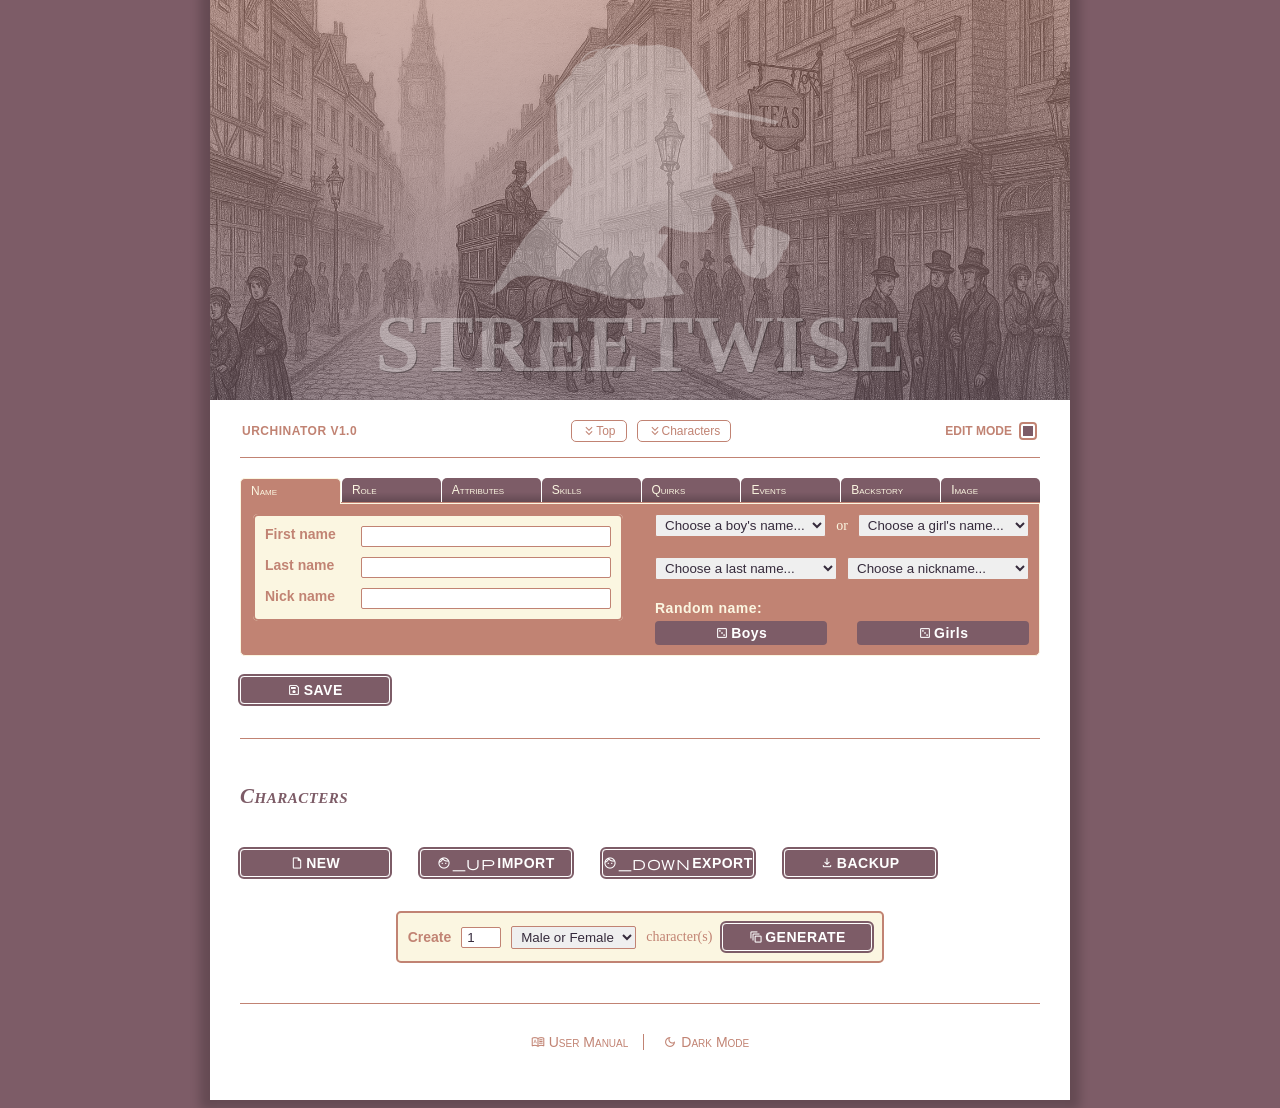
==== commit 44e858fe: "darkmode and tabs" ====
--- a/index.html
+++ b/index.html
@@ -8,9 +8,12 @@
 		<link rel="stylesheet" href="css/stats.css">
 		<link rel="stylesheet" href="css/health.css">
 		<link rel="stylesheet" href="css/characters.css">
+		<link rel="stylesheet" href="css/tabs.css">
+		<link rel="stylesheet" href="css/die.css">
+		<link rel="stylesheet" href="css/die.css">
 		<link rel="stylesheet" href="css/mobile.css">
 		<link rel="stylesheet" href="css/print.css">
-		<link rel="stylesheet" href="css/die.css">
+		<link rel="stylesheet" href="css/dark.css">
 		<link rel="stylesheet" href="https://fonts.googleapis.com/css2?family=Material+Symbols+Outlined" />
 		<script type="text/javascript" src="js/config/archetypes.js"></script>
 		<script type="text/javascript" src="js/config/attributes.js"></script>
@@ -60,8 +63,10 @@
 			<h2>Skills</h2>
 			<dl id="show_skills" class="stats"></dl>
 
-			<h2>Quirks</h2>
-			<div id="show_quirks" class="panel"></div>
+			<div class="withContent">
+				<h2>Quirks</h2>
+				<div id="show_quirks" class="panel"></div>
+			</div>
 
 			<h2>Health</h2>
 			<div class="health">
@@ -108,196 +113,223 @@
 		<form id="form">
 			<input type="hidden" id="id" name="id" value="">
 
-			<h2>Name</h2>
-			<section>
-				<fieldset class="twocol">	
-					<label for="firstname">First name</label>
-					<input id="firstname" name="firstname">
-
-					<label for="lastname">Last name</label>
-					<input id="lastname" name="lastname">
-
-					<label for="nickname">Nick name</label>
-					<input id="nickname" name="nickname">
-				</fieldset>
-
-				<div class="chooser">
-					<div class="names">
-						<select id="boysnames" class="nameList" data-field="#firstname">
-							<option>Choose a boy's name...</option>
-						</select>
-
-						or
-
-						<select id="girlsnames" class="nameList" data-field="#firstname">
-							<option>Choose a girl's name...</option>
-						</select>
-					</div>
-
-					<div class="names">
-						<select id="surnames" class="nameList" data-field="#lastname">
-							<option>Choose a last name...</option>
-						</select>
-
-						<select id="nicknames" class="nameList" data-field="#nickname">
-							<option>Choose a nickname...</option>
-						</select>
-					</div>
-
-					<div>
-						<h3>Random name:</h3>
-						<div class="buttons stretch">
-							<button class="minor randomName" data-gender="boys"><i>ifl</i> Boys</button>
-							<button class="minor randomName" data-gender="girls"><i>ifl</i> Girls</button>
+			<ul class="tabs">
+				<li class="activeTab">Name</li>
+				<li>Role</li>
+				<li>Attributes</li>
+				<li>Skills</li>
+				<li>Quirks</li>
+				<li>Events</li>
+				<li>Backstory</li>
+				<li>Image</li>
+			</ul>
+
+			<ul class="panels">
+				<li class="activePanel">
+					<label>Name <input type="checkbox" name="editPanels" checked></label>
+					<section class="cols">
+						<fieldset class="twocol">	
+							<label for="firstname">First name</label>
+							<input id="firstname" name="firstname">
+
+							<label for="lastname">Last name</label>
+							<input id="lastname" name="lastname">
+
+							<label for="nickname">Nick name</label>
+							<input id="nickname" name="nickname">
+						</fieldset>
+
+						<div class="chooser">
+							<div class="names">
+								<select id="boysnames" class="nameList" data-field="#firstname">
+									<option>Choose a boy's name...</option>
+								</select>
+
+								or
+
+								<select id="girlsnames" class="nameList" data-field="#firstname">
+									<option>Choose a girl's name...</option>
+								</select>
+							</div>
+
+							<div class="names">
+								<select id="surnames" class="nameList" data-field="#lastname">
+									<option>Choose a last name...</option>
+								</select>
+
+								<select id="nicknames" class="nameList" data-field="#nickname">
+									<option>Choose a nickname...</option>
+								</select>
+							</div>
+
+							<div>
+								<h3>Random name:</h3>
+								<div class="buttons stretch">
+									<button class="minor randomName" data-gender="boys"><i>ifl</i> Boys</button>
+									<button class="minor randomName" data-gender="girls"><i>ifl</i> Girls</button>
+								</div>
+							</div>
 						</div>
-					</div>
-				</div>
-			</section>
-
-			<h2>Description</h2>
-			<section>
-				<fieldset class="twocol">
-					<label for="archetypeid">Archetype</label>
-					<select id="archetypeid" name="archetypeid">
-						<option value="">Choose...</option>
-					</select>
-					<input type="hidden" id="archetype" name="archetype">
-					
-					<label>Key attribute</label>
-					<input id="attribute" name="attribute" readonly>
-
-					<label>Talents</label>
-					<input id="talents" name="talents" readonly>
-
-					<label>Skills</label>
-					<input id="skills" name="skills" readonly>
-				</fieldset>
-
-				<div class="chooser">
-					<button id="randomArchetype" class="minor"><i>ifl</i> Random</button>
-				</div>
-			</section>
-
-			<h2>Attributes</h2>
-			<section class="attributes" data-total="10" data-max="4">
-				<fieldset>
-					<table>
-						<tbody></tbody>
-					</table>
-				</fieldset>
-
-				<div>
-					<p>
-						<label>Attribute points used: </label>
-						<span class="used"></span> of <span class="total"></span>
-					</p>
-
-					<p>Maximum of <span class="max"></span> per attribute</p>
-
-					<div class="buttons">
-						<button class="reset minor"><i>replay</i> Reset</button>
-						<button id="randomAttributes" class="minor"><i>ifl</i> Random</button>
-					</div>
-				</div>
-			</section>
-
-			<h2>Skills</h2>
-			<section class="skills" data-total="12" data-max="3">
-				<fieldset>
-					<table>
-						<tbody></tbody>
-					</table>
-				</fieldset>
-
-				<div>
-					<p>
-						<label>Skill points used: </label>
-						<span class="used"></span> of <span class="total"></span>
-					</p>
-
-					<p>Maximum of <span class="max"></span> per skill</p>
-
-					<div class="buttons">
-						<button class="reset minor"><i>replay</i> Reset</button>
-						<button id="randomSkills" class="minor"><i>ifl</i> Random</button>
-					</div>
-				</div>
-			</section>
-		
-			<h2>Quirks</h2>
-			<fieldset class="random">
-				<label for="quirk1">Quirk 1</label>
-				<textarea id="quirk1" name="quirk1" rows="3"></textarea>
-				<button data-field="quirk1" data-list="quirks" class="minor"><i>ifl</i> Random</button>
-
-				<label for="quirk2">Quirk 2</label>
-				<textarea id="quirk2" name="quirk2" rows="3"></textarea>
-				<button data-field="quirk2" data-list="quirks" class="minor"><i>ifl</i> Random</button>
-			</fieldset>
-
-			<h2>Tragedies and Triumphs</h2>
-			<fieldset class="random">
-				<label for="event1">Event 1</label>
-				<textarea id="event1" name="event1" rows="3"></textarea>
-				<button data-field="event1" data-list="events" class="minor"><i>ifl</i> Random</button>
-
-				<label for="event2">Event 2</label>
-				<textarea id="event2" name="event2" rows="3"></textarea>
-				<button data-field="event2" data-list="events" class="minor"><i>ifl</i> Random</button>
-
-				<label for="event3">Event 3</label>
-				<textarea id="event3" name="event3" rows="3"></textarea>
-				<button data-field="event3" data-list="events" class="minor"><i>ifl</i> Random</button>
-			</fieldset>
-
-			<h2>Backstory</h2>
-			<fieldset>
-				<textarea id="backstory" name="backstory" rows="15"></textarea>
-			</fieldset>
-
-			<h2>Image</h2>
-			<section>
-				<fieldset>
-					<div id="preview"></div>
-					<textarea id="image" name="image"></textarea>
-
-					<div class="small-buttons">
-						<label class="button minor" for="upload">
-							<span><i>add_a_photo</i> Upload</span>
-							<input type="file" id="upload" />
-						</label>
-
-						<a target="_blank" class="button minor" href="https://perchance.org/ai-text-to-image-generator#data=uup1:902bd4fa03d73a2b159649e523ea46ea.gz"><i>open_in_new</i> Create</a>
-
-						<button class="button minor" id="remove"><i>delete</i> Remove</button>
-					</div>
-				</fieldset>
-
-				<div class="chooser">
-					<div>
-						<h3>Upload an image:</h3>
-						<p>JPGs only, less than 100Kb</p>
-					</div>
-
-					<div>
-						<h3>Choose an image:</h3>
-						<div class="buttons stretch">
-							<button class="minor chooseImage" data-gender="boys"><i>photo</i> Boys</button>
-							<button class="minor chooseImage" data-gender="girls"><i>photo</i> Girls</button>
+					</section>
+				</li>
+
+				<li>
+					<label>Role <input type="checkbox" name="editPanels"></label>
+					<section class="cols">
+						<fieldset class="twocol">
+							<label for="archetypeid">Archetype</label>
+							<select id="archetypeid" name="archetypeid">
+								<option value="">Choose...</option>
+							</select>
+							<input type="hidden" id="archetype" name="archetype">
+							
+							<label>Key attribute</label>
+							<input id="attribute" name="attribute" readonly>
+
+							<label>Talents</label>
+							<input id="talents" name="talents" readonly>
+
+							<label>Skills</label>
+							<input id="skills" name="skills" readonly>
+						</fieldset>
+
+						<div class="chooser">
+							<button id="randomArchetype" class="minor"><i>ifl</i> Random</button>
 						</div>
-					</div>
-
-					<div>
-						<h3>Random image:</h3>
-						<div class="buttons stretch">
-							<button class="minor randomImage" data-gender="boys"><i>ifl</i> Boys</button>
-							<button class="minor randomImage" data-gender="girls"><i>ifl</i> Girls</button>
+					</section>
+				</li>
+
+				<li data-tab="attributes">
+					<label>Attributes <input type="checkbox" name="editPanels"></label>
+					<section class="cols attributes" data-total="10" data-max="4">
+						<fieldset>
+							<table>
+								<tbody></tbody>
+							</table>
+						</fieldset>
+
+						<div>
+							<h3>Attribute points used: <strong class="used"></strong> of <strong class="total"></strong></h3>
+							<p>Maximum of <strong class="max"></strong> per attribute</p>
+
+							<div class="buttons">
+								<button class="reset minor"><i>replay</i> Reset</button>
+								<button id="randomAttributes" class="minor"><i>ifl</i> Random</button>
+							</div>
 						</div>
-					</div>
-				</div>
-			</section>
-
-			<button type="submit" title="ctrl-s"><i>save</i> Save</button>
+					</section>
+				</li>
+
+				<li>
+					<label>Skills <input type="checkbox" name="editPanels"></label>
+					<section class="cols skills" data-total="12" data-max="3">
+						<fieldset>
+							<table>
+								<tbody></tbody>
+							</table>
+						</fieldset>
+
+						<div>
+							<h3>Skill points used: <strong class="used"></strong> of <strong class="total"></strong></h3>
+							<p>Maximum of <strong class="max"></strong> per skill</p>
+
+							<div class="buttons">
+								<button class="reset minor"><i>replay</i> Reset</button>
+								<button id="randomSkills" class="minor"><i>ifl</i> Random</button>
+							</div>
+						</div>
+					</section>
+				</li>
+			
+				<li>
+					<label>Quirks <input type="checkbox" name="editPanels"></label>
+					<section class="col">
+						<fieldset class="random">
+							<label for="quirk1">Quirk 1</label>
+							<textarea id="quirk1" name="quirk1" rows="3"></textarea>
+							<button data-field="quirk1" data-list="quirks" class="minor"><i>ifl</i> Random</button>
+
+							<label for="quirk2">Quirk 2</label>
+							<textarea id="quirk2" name="quirk2" rows="3"></textarea>
+							<button data-field="quirk2" data-list="quirks" class="minor"><i>ifl</i> Random</button>
+						</fieldset>
+					</section>
+				</li>
+
+				<li>
+					<label>Events <input type="checkbox" name="editPanels"></label>
+					<section class="col">
+						<fieldset class="random">
+							<label for="event1">Event 1</label>
+							<textarea id="event1" name="event1" rows="3"></textarea>
+							<button data-field="event1" data-list="events" class="minor"><i>ifl</i> Random</button>
+
+							<label for="event2">Event 2</label>
+							<textarea id="event2" name="event2" rows="3"></textarea>
+							<button data-field="event2" data-list="events" class="minor"><i>ifl</i> Random</button>
+
+							<label for="event3">Event 3</label>
+							<textarea id="event3" name="event3" rows="3"></textarea>
+							<button data-field="event3" data-list="events" class="minor"><i>ifl</i> Random</button>
+						</fieldset>
+					</section>
+				</li>
+
+				<li>
+					<label>Backstory <input type="checkbox" name="editPanels"></label>
+					<section class="col">
+						<fieldset>
+							<textarea id="backstory" name="backstory" rows="15"></textarea>
+						</fieldset>
+					</section>
+				</li>
+
+				<li>
+					<label>Image <input type="checkbox" name="editPanels"></label>
+					<section class="cols">
+						<fieldset>
+							<a id="preview"></a>
+							<textarea id="image" name="image"></textarea>
+
+							<div class="small-buttons">
+								<label class="button minor" for="upload">
+									<span><i>add_a_photo</i> Upload</span>
+									<input type="file" id="upload" />
+								</label>
+
+								<a target="_blank" class="button minor" href="https://perchance.org/ai-text-to-image-generator#data=uup1:902bd4fa03d73a2b159649e523ea46ea.gz"><i>open_in_new</i> Create</a>
+
+								<button class="button minor" id="remove"><i>delete</i> Remove</button>
+							</div>
+						</fieldset>
+
+						<div class="chooser">
+							<div>
+								<h3>Upload an image:</h3>
+								<p><strong>JPGs</strong> only, less than <strong>100Kb</strong></p>
+							</div>
+
+							<div>
+								<h3>Choose an image:</h3>
+								<div class="buttons stretch">
+									<button class="minor chooseImage" data-gender="boys"><i>photo</i> Boys</button>
+									<button class="minor chooseImage" data-gender="girls"><i>photo</i> Girls</button>
+								</div>
+							</div>
+
+							<div>
+								<h3>Random image:</h3>
+								<div class="buttons stretch">
+									<button class="minor randomImage" data-gender="boys"><i>ifl</i> Boys</button>
+									<button class="minor randomImage" data-gender="girls"><i>ifl</i> Girls</button>
+								</div>
+							</div>
+						</div>
+					</section>
+				</li>
+			</ul>
+
+			<button class="submit" type="submit" title="ctrl-s"><i>save</i> Save</button>
 		</form>
 
 		<form id="characters">
@@ -307,15 +339,15 @@
 			</ol>
 
 			<div class="buttons">
-				<button id="new"><i>draft</i> New</button>
-
-				<label class="button" for="import">
+				<button class="submit" id="new"><i>draft</i> New</button>
+
+				<label class="button submit" for="import">
 					<span><i>face_up</i> Import</span>
 					<input type="file" id="import" multiple />
 				</label>
 
-				<a href="#" class="button" id="export" type="application/json"><i>face_down</i> Export</a>
-				<a href="#" class="button" id="backup" type="application/json"><i>download</i> Backup</a>
+				<a href="#" class="button submit" id="export" type="application/json"><i>face_down</i> Export</a>
+				<a href="#" class="button submit" id="backup" type="application/json"><i>download</i> Backup</a>
 			</div>
 		</form>
 
@@ -333,20 +365,21 @@
 				
 				character(s)
 
-				<button type="submit"><i>auto_awesome_motion</i> Generate</button>
+				<button class="submit" type="submit"><i>auto_awesome_motion</i> Generate</button>
 			</fieldset>
 
 		</form>
 
 		<footer>
-			<a href="https://docs.google.com/document/d/1ZyVuCBddBbIRzPuyQ2ij8AvKkMX8yhIUY3BfFMlw5mI/edit?usp=sharing">Full Streetwise User Manual</a>
+			<a target="_blank" href="https://docs.google.com/document/d/1ZyVuCBddBbIRzPuyQ2ij8AvKkMX8yhIUY3BfFMlw5mI/edit?usp=sharing"><i>dictionary</i> User Manual</a>
+			<a href="#darkmode" id="darkmode"><i>dark_mode</i> Dark Mode</a>
 		</footer>
 
 		<div id="overlay">
 			<div id="popup">
 				<h2 id="popupTitle"></h2>
 				<div id="popupContent"></div>
-				<button class="close minor">X</button>
+				<button class="close minor">close</button>
 			</div>
 		</div>
 
--- a/css/streetwise.css
+++ b/css/streetwise.css
@@ -2,16 +2,21 @@
   --bg: #FBF6E1;
   --button: #7D5C67;
   --heading: #7D5C67;
+  --dark: #7D5C67;
   --body: #C18373;
   --input: #362B3C;
+  --borderOff: #C1837300;
   --border: #C18373;
   --readonly: #C18373;
   --hover: #F5C692;
   --strong: #7D5C67;
+  --highlight: #7D5C67;
   --font: Arial, sans-serif;
   --icon: 'Material Symbols Outlined';
-}
-
+  --hoverFade: .5s;
+  --themeFade: .75s;
+}
+ 
 html {
 	background: #7D5C67;
 }
@@ -28,6 +33,7 @@
 	position: relative;
 	box-sizing: content-box;
 	font-size: 14px;
+	transition: background-color var(--themeFade), color var(--themeFade);
 }
 
 h1 {
@@ -51,7 +57,7 @@
 	right: 0;
 	display: block;
 	opacity: 0.5;
-	background: linear-gradient(var(--body), var(--strong));
+	background: linear-gradient(var(--body), var(--dark));
 }
 h1 span {
 	z-index: 1;
@@ -96,12 +102,14 @@
 }
 
 h3 {
+	font-size: 14px;
 	font-family: var(--font);
 	letter-spacing: 0.5px;
 	margin: 0 0 5px 0;
 }
 
 p {
+	font-size: 14px;
 	font-family: var(--font);
 	margin: 0 0 .6em 0;
 	letter-spacing: 0.5px;
@@ -113,6 +121,7 @@
 	font-size: 14px;
 	font-weight: normal;
 	font-style: normal;
+	font-variant: normal;
 }
 
 td {
@@ -152,6 +161,7 @@
 	padding: 15px 2px;
 	margin-top: -15px;
 	z-index: 1;
+	transition: background-color var(--themeFade);
 
 	h3 {
 		font-size: 12px;
@@ -166,12 +176,14 @@
 	gap: 10px;
 
 	a {
+		font-family: var(--font);
 		text-decoration: none;
 		border: 1px solid var(--border);
 		border-radius: 5px;
 		padding: 2px 10px;
 		display: flex;
 		align-items: center;
+		font-size: 12px;
 	
 		&:hover {
 			color: white;
@@ -225,13 +237,21 @@
 	position: relative;
 	overflow: hidden;
 	flex-shrink: 0;
-	outline: 2px solid #ccc;
+	outline: 2px solid var(--body);
 	border: 2px solid transparent;
 	border-radius: 5px;
-	margin-left: 2px;
-	
-	
-	
+	margin-left: 2px;	
+
+	&:before {
+		content: "";
+		position: absolute;
+		top: 0;
+		left: 0;
+		bottom: 0;
+		right: 0;
+		box-shadow: 0px 0px 50px 10px black inset;
+		z-index: 1;
+	}
 
 	&:after {
 		content: "";
@@ -244,7 +264,9 @@
 		background-size: cover;
 		box-shadow: 2px -2px white, -2px 2px 2px 2px rgba(0,0,0,0.2);
 		transition: top .5s, right .5s;
-	}
+		z-index: 2;
+	}
+	
 	&:hover:after {
 		top: -20px;
 		right: -20px;
@@ -255,7 +277,7 @@
 	width: 300px;
 	height: auto;
 	filter: saturate(0) sepia(0.7) contrast(0.5) brightness(1.5);
-	-webkit-transition: -webkit-filter .2s linear;
+	transition: filter var(--hoverFade);
 	border-radius: 5px;
 }
 a:hover #show_image {
@@ -267,10 +289,12 @@
 }
 
 section {
-	display: grid;
-	grid-template-columns: 1fr 1fr;
-	gap: 30px;
-	align-items: flex-start;
+	&.cols {
+		display: grid;
+		grid-template-columns: 1fr 1fr;
+		gap: 30px;
+		align-items: flex-start;
+	}
 }
 
 fieldset {
@@ -279,7 +303,7 @@
 	display: flex;
 	flex-direction: column;
 	gap: 10px;
-	border: 1px solid var(--border);
+  border: 2px solid var(--border);
 	border-radius: 5px;
 
 	&.twocol {
@@ -291,6 +315,16 @@
 	
 	&.random button {
 		align-self: flex-end;
+	}
+}
+
+div.withContent {
+	display: none;
+
+	&:has(p) {
+		display: flex;
+		flex-direction: column;
+		gap: 20px;
 	}
 }
 
@@ -388,7 +422,7 @@
 section.attributes[attribute="Wits"]     tr[data-attr="Wits"],
 section.attributes[attribute="Empathy"]  tr[data-attr="Empathy"] {
 	td:nth-child(1) {
-		color: var(--strong);
+		color: var(--highlight);
 
 		&:after {
 			content: "*";
@@ -397,7 +431,7 @@
 
 	td:has(input):after {
 		content: " + 1";
-		color: var(--strong);
+		color: var(--highlight);
 	}
 }
 
@@ -406,7 +440,7 @@
 section.skills[attribute="Wits"]     tr[data-attr="Wits"],
 section.skills[attribute="Empathy"]  tr[data-attr="Empathy"] {
 	td:nth-child(1) {
-		color: var(--strong);
+		color: var(--highlight);
 	
 		&:after {
 			content: "*";
@@ -414,8 +448,7 @@
 	}
 }
 
-.used,
-.total {
+strong {
 	color: var(--strong);
 	font-weight: bold;
 }
@@ -431,6 +464,7 @@
 	display: flex;
 	align-items: center;
 	justify-content: center;
+	cursor: pointer;
 }
 #preview.noimage:before {
 	content: "person";
@@ -471,18 +505,38 @@
 footer {
 	padding-top: 30px;
 	border-top: 1px solid var(--border);
-	text-align: center;
+	/* text-align: center; */
+	/* align-items: stretch; */
 	margin: 20px 0;
 	display: flex;
-	gap: 30px;
+	gap: 15px;
 	flex-wrap: wrap;
 	justify-content: center;
 	
 	a {
+		font-family: var(--font);
 		color: inherit;
-	
+		text-decoration: none;
+		font-variant: small-caps;
+		outline: none;
+		display: flex;
+		align-items: center;
+		gap: 4px;
+
+		&:not(:first-of-type):before {
+			content: "";
+			display: inline-block;
+			border-left: 1px solid currentColor;
+			padding-left: 15px;
+			height: 100%;
+		}
+		
 		&:hover {
 			color: var(--strong);
+
+			&:before {
+				border-color: var(--body);
+			}
 		}
 	}
 }
--- a/css/popup.css
+++ b/css/popup.css
@@ -1,167 +1,173 @@
-html.popup {
-	overflow: hidden;
-	scrollbar-gutter: stable;
-
-	#overlay {
-		visibility: visible;
-		opacity: 1;
-	}
-}
-
-#overlay {
-	visibility: hidden;
-	display: flex;
-	position: fixed;
-	top: 0;
-	left: 0;
-	bottom: 0;
-	right: 0;
-	justify-content: center;
-	align-items: center;
-	z-index: 101;
-	opacity: 0;
-	transition: opacity .3s;
-
-	&:before {
-		content: "";
-		position: fixed;
-		top: 0;
-		left: 0;
-		bottom: 0;
-		right: 0;
-		background: black;
-		opacity: 0.7;
-	}
-}
-
-#popup {
-	background: var(--bg);
-	z-index: 102;
-	border: 2px solid var(--strong);
-	border-radius: 10px;
-	box-shadow: 0 0 20px 5px rgba(0, 0, 0, 0.5);
-	padding: 30px;
-	font-size: 24px;
-	font-family: var(--font);
-	display: flex;
-	flex-direction: column;
-	gap: 20px;
-	justify-content: center;
-	align-items: center;
-	position: relative;
-
-	#popupContent {
-		width: 100%;
-		max-height: 80vh;
-		overflow-y: auto;
-		padding: 0 10px 0 0;
-		text-align: center;
-		border-top: 1px solid var(--border);
-		padding-top: 20px;
-
-		&:has(.nobar) {
-			border-top: none;
-	  		padding-top: 0;
-		}
-	}
-
-	h2 {
-		font-size: 22px;
-		padding: 0;
-	}
-	
-	h3 {
-		font-size: 16px;
-		margin: 10px 0 0 0;
-	}
-
-	textarea {
-		margin-bottom: 10px;
-	}
-
-	ul {
-		font-size: 14px;
-		margin: 10px 0 20px 0;
-		padding: 0 0 0 20px;
-	}
-
-	ul.history {
-		background: white;
-		list-style: none;
-		margin: 0;
-		border: 1px solid var(--border);
-		border-radius: 5px;
-		padding: 15px;
-		display: flex;
-		flex-direction: column;
-		align-items: flex-start;
-		gap: 10px;
-		font-size: 16px;
-		font-family: courier;
-		color: var(--strong);
-	}
-	
-	ol {
-		font-size: 14px;
-		margin: 10px 0 20px 0;
-		padding: 0 0 0 20px;
-	}
-
-	ol.inventory {
-		display: flex;
-		flex-direction: column;
-		gap: 10px;
-		width: 300px;
-
-		li {
-			width: 100%;
-		}
-	}
-
-	.help {
-		text-align: left;
-	}
-
-	button.close {
-		position: absolute;
-		top: 0;
-		right: -40px;
-		cursor: pointer;
-		color: white;
-		background: var(--button);
-		border-radius: 5px;
-		font-size: 16px;
-		width: 30px;
-		height: 30px;
-		display: flex;
-		justify-content: center;
-		align-items: center;
-
-		&:hover {
-			background: var(--hover);
-			color: var(--strong);
-		}
-	}
-
-	.gallery {
-		display: flex;
-		flex-wrap: wrap;
-		max-width: 1050px;
-		gap: 5px;
-		margin-bottom: 20px;
-	
-		img {
-			width: 200px;
-			height: auto;
-			filter: saturate(0) sepia(0.7) contrast(0.5) brightness(1.5);
-			-webkit-transition: -webkit-filter .2s linear;
-			cursor: pointer;
-			border: 1px solid var(--border);
-			border-radius: 5px;
-		
-			&:hover {
-				filter: none;
-			}
-		}
-	}
-}
+html.popup {
+	overflow: hidden;
+	scrollbar-gutter: stable;
+
+	#overlay {
+		visibility: visible;
+		opacity: 1;
+	}
+}
+
+#overlay {
+	visibility: hidden;
+	display: flex;
+	position: fixed;
+	top: 0;
+	left: 0;
+	bottom: 0;
+	right: 0;
+	justify-content: center;
+	align-items: center;
+	z-index: 101;
+	opacity: 0;
+	transition: opacity .3s;
+
+	&:before {
+		content: "";
+		position: fixed;
+		top: 0;
+		left: 0;
+		bottom: 0;
+		right: 0;
+		background: black;
+		opacity: 0.7;
+	}
+}
+
+#popup {
+	background: var(--bg);
+	z-index: 102;
+	border: 2px solid var(--strong);
+	border-radius: 10px;
+	box-shadow: 0 0 20px 5px rgba(255,255,255, 0.5);
+	padding: 30px;
+	font-size: 24px;
+	font-family: var(--font);
+	display: flex;
+	flex-direction: column;
+	gap: 20px;
+	justify-content: center;
+	align-items: center;
+	position: relative;
+	max-width: calc(100% - 200px);
+
+	#popupTitle {
+		color: var(--dark);
+	}
+
+	#popupContent {
+		width: 100%;
+		max-height: 80vh;
+		overflow-y: auto;
+		padding: 0 10px 0 0;
+		text-align: center;
+		border-top: 1px solid var(--border);
+		padding-top: 20px;
+
+		&:has(.nobar) {
+			border-top: none;
+	  		padding-top: 0;
+		}
+	}
+
+	h2 {
+		font-size: 22px;
+		padding: 0;
+	}
+	
+	h3 {
+		font-size: 16px;
+		margin: 10px 0 0 0;
+	}
+
+	textarea {
+		margin-bottom: 10px;
+	}
+
+	ul {
+		font-size: 14px;
+		margin: 10px 0 20px 0;
+		padding: 0 0 0 20px;
+	}
+
+	ul.history {
+		background: white;
+		list-style: none;
+		margin: 0;
+		border: 1px solid var(--border);
+		border-radius: 5px;
+		padding: 15px;
+		display: flex;
+		flex-direction: column;
+		align-items: flex-start;
+		gap: 10px;
+		font-size: 16px;
+		font-family: courier;
+		color: var(--strong);
+	}
+	
+	ol {
+		font-size: 14px;
+		margin: 10px 0 20px 0;
+		padding: 0 0 0 20px;
+	}
+
+	ol.inventory {
+		display: flex;
+		flex-direction: column;
+		gap: 10px;
+		width: 300px;
+
+		li {
+			width: 100%;
+		}
+	}
+
+	.help {
+		text-align: left;
+	}
+
+	button.close {
+		position: absolute;
+		top: 0;
+		right: -40px;
+		cursor: pointer;
+		color: white;
+		background: var(--button);
+		border-radius: 5px;
+		font-size: 16px;
+		width: 30px;
+		height: 30px;
+		display: flex;
+		justify-content: center;
+		align-items: center;
+		font-family: var(--icon);
+
+		&:hover {
+			background: var(--hover);
+			color: var(--strong);
+		}
+	}
+
+	.gallery {
+		display: flex;
+		flex-wrap: wrap;
+		max-width: 1050px;
+		gap: 5px;
+		margin-bottom: 20px;
+	
+		img {
+			width: 200px;
+			height: auto;
+			filter: saturate(0) sepia(0.7) contrast(0.5) brightness(1.5);
+			transition: filter .2s linear;
+			cursor: pointer;
+			border: 1px solid var(--border);
+			border-radius: 5px;
+		
+			&:hover {
+				filter: none;
+			}
+		}
+	}
+}
--- a/css/buttons.css
+++ b/css/buttons.css
@@ -1,120 +1,128 @@
-.buttons {
-	display: flex;
-	gap: 10px 30px;
-}
-.buttons.center {
-	justify-content: center;
-}
-.buttons.right {
-	justify-content: flex-end;
-}
-.buttons.tight {
-	gap: 0;
-}
-.buttons.stretch {
-	justify-content: stretch;
-}
-.buttons.stretch .button,
-.buttons.stretch button {
-	flex-grow: 1;
-	flex-basis: 100%;
-}
-
-.button,
-button {
-	color: white;
-	background: var(--button);
-	border: 2px solid white;
-	border-radius: 5px;
-	outline: 1px solid var(--button);
-	padding: 5px 0;
-	width: 150px;
-	text-align: center;
-	text-decoration: none;
-	cursor: pointer;
-	font-weight: bold;
-	text-transform: uppercase;
-	letter-spacing: 0.5px;
-	font-family: var(--font);
-	font-size: 14px;
-	display: flex;
-	gap: 2px;
-	align-items: center;
-	justify-content: center;
-}
-.button.minor,
-button.minor {
-	width: auto;
-	padding: 4px 15px;
-	outline: none;
-	border: none;
-	text-transform: none;
-}
-.button:hover,
-button:hover {
-	color: var(--strong);
-	background: var(--hover);
-	outline: 1px solid var(--hover);
-	text-decoration: none !important;
-}
-.button[disabled] {
-	opacity: 0.5;
-	pointer-events: none;
-}
-.button span,
-button span {
-	display: flex;
-	gap: 2px;
-	align-items: center;
-	justify-content: center;
-}
-
-a.link {
-	color: var(--body);
-}
-a.link:hover {
-	color: var(--strong);
-}
-a.info {
-	color: var(--body);
-	display: flex;
-	align-items: center;
-	gap: 5px;
-	text-decoration: none;
-}
-a.info:hover {
-	color: var(--strong);
-}
-a.info:before {
-	content: "?";
-	display: flex;
-	justify-content: center;
-	align-items: center;
-	color: var(--button);
-	border: 1px solid var(--button);
-	border-radius: 50%;
-	font-size: 13px;
-	font-weight: bold;
-	width: 16px;
-	height: 16px;
-	font-family: var(--font);
-	text-decoration: none;
-}
-a.info:hover:before {
-	background: var(--hover);
-}
-
-input[type="file"] {
-  clip: rect(0 0 0 0);
-  clip-path: inset(50%);
-  height: 1px;
-  overflow: hidden;
-  position: absolute;
-  white-space: nowrap;
-  width: 1px;
-}
-
-.small-buttons {
-	display: flex;
-	gap: 30px;
-}
+.buttons {
+	display: flex;
+	gap: 10px 30px;
+}
+.buttons.center {
+	justify-content: center;
+}
+.buttons.right {
+	justify-content: flex-end;
+}
+.buttons.tight {
+	gap: 0;
+}
+.buttons.stretch {
+	justify-content: stretch;
+}
+.buttons.stretch .button,
+.buttons.stretch button {
+	flex-grow: 1;
+	flex-basis: 100%;
+}
+
+.button,
+button {
+	color: white;
+	background: var(--button);
+	padding: 5px 0;
+	width: 150px;
+	text-align: center;
+	text-decoration: none;
+	cursor: pointer;
+	font-weight: bold;
+	text-transform: uppercase;
+	letter-spacing: 0.5px;
+	font-family: var(--font);
+	font-size: 14px;
+	display: flex;
+	gap: 2px;
+	align-items: center;
+	justify-content: center;
+	transition: background-color var(--hoverFade), color var(--hoverFade);
+	border-radius: 4px;
+		
+	&.submit {
+		border: 1px solid white;
+		outline: 2px solid var(--button);
+
+		&:hover {
+			outline-color: var(--button);
+		}
+	}
+
+	&.minor {
+		width: auto;
+		padding: 4px 15px;
+		outline: none;
+		border: none;
+		text-transform: none;
+	}
+}
+
+.button:hover,
+button:hover {
+	color: var(--strong);
+	background: var(--hover);
+	text-decoration: none !important;
+}
+.button[disabled] {
+	opacity: 0.5;
+	pointer-events: none;
+}
+.button span,
+button span {
+	display: flex;
+	gap: 2px;
+	align-items: center;
+	justify-content: center;
+}
+
+a.link {
+	color: var(--body);
+}
+a.link:hover {
+	color: var(--strong);
+}
+a.info {
+	color: var(--body);
+	display: flex;
+	align-items: center;
+	gap: 5px;
+	text-decoration: none;
+}
+a.info:hover {
+	color: var(--strong);
+}
+a.info:before {
+	content: "?";
+	display: flex;
+	justify-content: center;
+	align-items: center;
+	color: var(--button);
+	border: 1px solid var(--button);
+	border-radius: 50%;
+	font-size: 13px;
+	font-weight: bold;
+	width: 16px;
+	height: 16px;
+	font-family: var(--font);
+	text-decoration: none;
+}
+a.info:hover:before {
+	background: var(--hover);
+}
+
+input[type="file"] {
+  clip: rect(0 0 0 0);
+  clip-path: inset(50%);
+  height: 1px;
+  overflow: hidden;
+  position: absolute;
+  white-space: nowrap;
+  width: 1px;
+}
+
+.small-buttons {
+	display: flex;
+	gap: 30px;
+}
--- a/css/stats.css
+++ b/css/stats.css
@@ -26,7 +26,7 @@
 		color: white;
 		font-weight: bold;
 		margin: 0 0 0 -30px;
-		background: var(--strong);
+		background: var(--button);
 		text-align: center;
 		border-radius: 4px;
 		width: 35px;
--- a/css/characters.css
+++ b/css/characters.css
@@ -1,3 +1,7 @@
+:root {
+	--borderOff: #C1837300;
+}
+
 #characters {
 	padding-top: 15px;
 	border-top: 1px solid var(--border);
@@ -20,9 +24,10 @@
 	padding: 10px;
 	border-radius: 5px;
 	position: relative;
-	border: 1px solid transparent;
+	border: 1px solid var(--borderOff);
 	cursor: pointer;
 	justify-content: stretch;
+	transition: border-color var(--hoverFade);
 
 	.text {
 		display: flex;
@@ -66,18 +71,18 @@
 		display: block;
 		border: 1px solid var(--border);
 		filter: saturate(0) sepia(0.7) contrast(0.5) brightness(1.5);
-		-webkit-transition: -webkit-filter .2s linear;
+		transition: filter var(--hoverFade);
 		border-radius: 5px;
 		background-size: cover;
 	}
 	&:hover .image {
-		filter: none;
+		filter: none !important;
 	}
 }
 
 #slots {
 	.character:hover {
-		border: 1px solid var(--border);
+		border: 1px dashed var(--border);
 	}
 	
 	.character.active {
--- a/css/tabs.css
+++ b/css/tabs.css
@@ -0,0 +1,146 @@
+:root {
+	--tabBg: #7D5C67;
+	--tabFg: #FBF6E1;
+	--tabBgActive: #C18373;
+	--tabFgActive: #FBF6E1;
+}
+
+.tabs {
+	list-style: none;
+	margin: 0;
+	padding: 0;
+	display: flex;
+	gap: 1px;
+	border-bottom: 1px solid var(--tabBgActive);
+	
+	& > * {
+		background: var(--tabBg);
+		color: var(--tabFg);
+		flex-basis: 100%;
+		padding: 5px 10px 5px 10px;
+		border-radius: 5px 5px 0 0;
+		font-variant: small-caps;
+		font-family: var(--font);
+		font-size: 12px;
+		cursor: pointer;
+		position: relative;
+
+		&:after {
+			content: "";
+			position: absolute;
+			left: 0;
+			right: 0;
+			bottom: 0;
+			height: 10px;
+			background: linear-gradient(#00000000, #00000033);
+		}
+
+		&.activeTab {
+			color: var(--tabFgActive);
+			background: var(--tabBgActive);
+			border: 1px solid var(--bg);
+			border-bottom: none;
+			margin-bottom: -2px;
+
+			&:after {
+				display: none;
+			}
+		}
+	}
+}
+
+.panels {
+	list-style-type: none;
+	margin: -20px 0 0 0;
+	padding: 0;
+
+	& > * {
+		max-height: 0;
+		overflow: hidden;
+		background: var(--tabBgActive);
+		color: var(--tabFgActive);
+		border-radius: 0 0 5px 5px;
+
+		label:has(input[type="checkbox"]) {
+			display: none;
+		}
+
+		@media screen and (min-width: 600px) {
+			&.activePanel {
+				max-height: 999;
+				padding: 10px;
+				border: 1px solid var(--tabFgActive);
+				transition: max-height 1s ease;
+			}
+		}
+	}
+}
+
+@media screen and (max-width: 600px) {
+	.tabs {
+		display: none;
+	}
+
+	.panels {
+		display: flex;
+		flex-direction: column;
+		gap: 5px;
+		margin-top: 0;
+
+		& > * {
+			max-height: none;
+			border-radius: 5px;
+
+			label:has(input[type="checkbox"]) {
+				display: flex;
+				justify-content: space-between;
+				color: var(--tabFg);
+				background: var(--tabBg);
+				color: var(--tabFg);
+				font-style: italic;
+				font-variant: small-caps;
+				letter-spacing: 0.5px;
+				margin: 0;
+				padding: 5px 10px;
+				cursor: pointer;
+				
+				&:after {
+					content: "add";
+					font-family: var(--icon);
+					font-variant: normal;
+					font-style: normal;
+				}
+			}
+
+			section {
+				max-height: 0;
+				overflow: hidden;
+				transition: max-height 1s ease;
+			}
+
+			&:has(input[type="checkbox"]:checked) {
+				color: var(--tabFgActive);
+				background: var(--tabBgActive);
+				padding: 10px;
+
+				label:has(input[type="checkbox"]) {
+					background: none;
+					padding: 0;
+					margin-bottom: 10px;
+
+					&:after {
+						content: "remove";
+					}
+				}
+
+				section {
+					max-height: 999;
+				}
+			}
+		}
+
+		input[type="checkbox"] {
+			display: none;
+		}
+	}
+}
--- a/css/die.css
+++ b/css/die.css
@@ -38,7 +38,6 @@
   gap: 5px;
   grid-template-columns: repeat(6, 1fr);
   perspective: 600px;
-  /* padding: 10px; */
 }
 
 #dieSlot {
@@ -47,6 +46,12 @@
   transition: opacity .5s;
   position: relative;
   border-radius: 50%;
+  transition: transform .5s;
+
+  &.rolling {
+    transform: translateY(-30px) scale(0.7);
+    transition: transform .5s;
+  }
 }
 
 .die {
@@ -55,7 +60,7 @@
   position: relative;
   transform-style: preserve-3d;
   transform: rotateX(-45deg) rotateY(-45deg) rotateZ(-90deg);
-  transition: transform 0.6s ease;
+  transition: transform 0.5s ease;
 }
 
 #continue {
@@ -72,7 +77,7 @@
   color: var(--body);
   
   span {
-    color: var(--strong);
+    color: var(--dark);
     font-weight: bold;
   }
   
@@ -203,7 +208,7 @@
 
 #dieSlot:has(.rolled) {
   opacity: 1;
-  animation: spin .5s;
+  animation: spin .5s ease;
 }
 #dieSlot:has(.disabled) {
   opacity: 0.2;
--- a/css/die.css
+++ b/css/die.css
@@ -38,7 +38,6 @@
   gap: 5px;
   grid-template-columns: repeat(6, 1fr);
   perspective: 600px;
-  /* padding: 10px; */
 }
 
 #dieSlot {
@@ -47,6 +46,12 @@
   transition: opacity .5s;
   position: relative;
   border-radius: 50%;
+  transition: transform .5s;
+
+  &.rolling {
+    transform: translateY(-30px) scale(0.7);
+    transition: transform .5s;
+  }
 }
 
 .die {
@@ -55,7 +60,7 @@
   position: relative;
   transform-style: preserve-3d;
   transform: rotateX(-45deg) rotateY(-45deg) rotateZ(-90deg);
-  transition: transform 0.6s ease;
+  transition: transform 0.5s ease;
 }
 
 #continue {
@@ -72,7 +77,7 @@
   color: var(--body);
   
   span {
-    color: var(--strong);
+    color: var(--dark);
     font-weight: bold;
   }
   
@@ -203,7 +208,7 @@
 
 #dieSlot:has(.rolled) {
   opacity: 1;
-  animation: spin .5s;
+  animation: spin .5s ease;
 }
 #dieSlot:has(.disabled) {
   opacity: 0.2;
--- a/css/mobile.css
+++ b/css/mobile.css
@@ -3,8 +3,10 @@
 		min-height: 150px;
 	}
 	
-	section {
-		grid-template-columns: auto;
+	section.cols {
+		grid-template-columns: auto;
+		display: flex;
+		flex-direction: column;
 	}
 
 	fieldset.random {
@@ -30,7 +32,8 @@
 		width: auto !important;
 	}
 
-	#slots {
-		display: flex;
+	#slots {
+		display: flex;
+		flex-direction: column;
 	}
 }
--- a/css/print.css
+++ b/css/print.css
@@ -32,6 +32,10 @@
 	}
 
 	#form {
+		display: none !important;
+	}
+
+	#generate {
 		display: none !important;
 	}
 
--- a/css/dark.css
+++ b/css/dark.css
@@ -0,0 +1,96 @@
+body.darkmode {
+	--heading: #FBF6E1;
+	--highlight: #FBF6E1;
+	--strong: #FBF6E1;
+
+	background: black;
+
+  	h1 {
+  		span {
+  			text-shadow: -1px -1px black;
+  			filter: invert(1);
+  		}
+  	}
+
+	input, textarea, select {
+		background: black;
+		color: var(--hover);
+		border: 1px solid white;
+	}
+
+  	input[type="checkbox"] {
+  		border-color: black;
+  	}
+
+  	.button, button {
+  		color: var(--bg);
+		
+  		&.submit {
+  			border-color: var(--bg);
+
+  			&:hover {
+  				border-color: var(--button);
+  				outline-color: var(--hover);
+  			}
+  		}
+
+		&:hover {
+  			color: var(--button);
+  		}
+  	}
+
+  	#toolbar {
+  		background: black;
+  	
+  		label {
+  			color: var(--body);
+  		}
+  	}
+
+  	#show_picture {
+  		border-color: var(--body);
+
+  		&:after {
+  			background-color: black;
+  		}
+  	}
+
+  	#slots {
+	  	.character.active {
+	  		background-color: var(--body);
+	  		color: var(--highlight);
+	  	}
+	}
+
+	#popup {
+		box-shadow: 0 0 20px 5px rgba(255,255,255, 0.5);
+	}
+
+	.character {
+		.image {
+			border-color: var(--strong);
+			filter: saturate(0) sepia(0.7) contrast(0.5);
+
+			&:hover {
+				border-color: var(--body);
+			}
+		}
+	}
+
+	a.info:hover {
+		color: var(--hover);
+	}
+
+  	dl.stats {
+  		dd {
+  			color: black;
+  		}
+  	}
+
+  	#floater {
+  		select {
+  			background: white;
+  			color: black;
+  		}
+  	}
+}
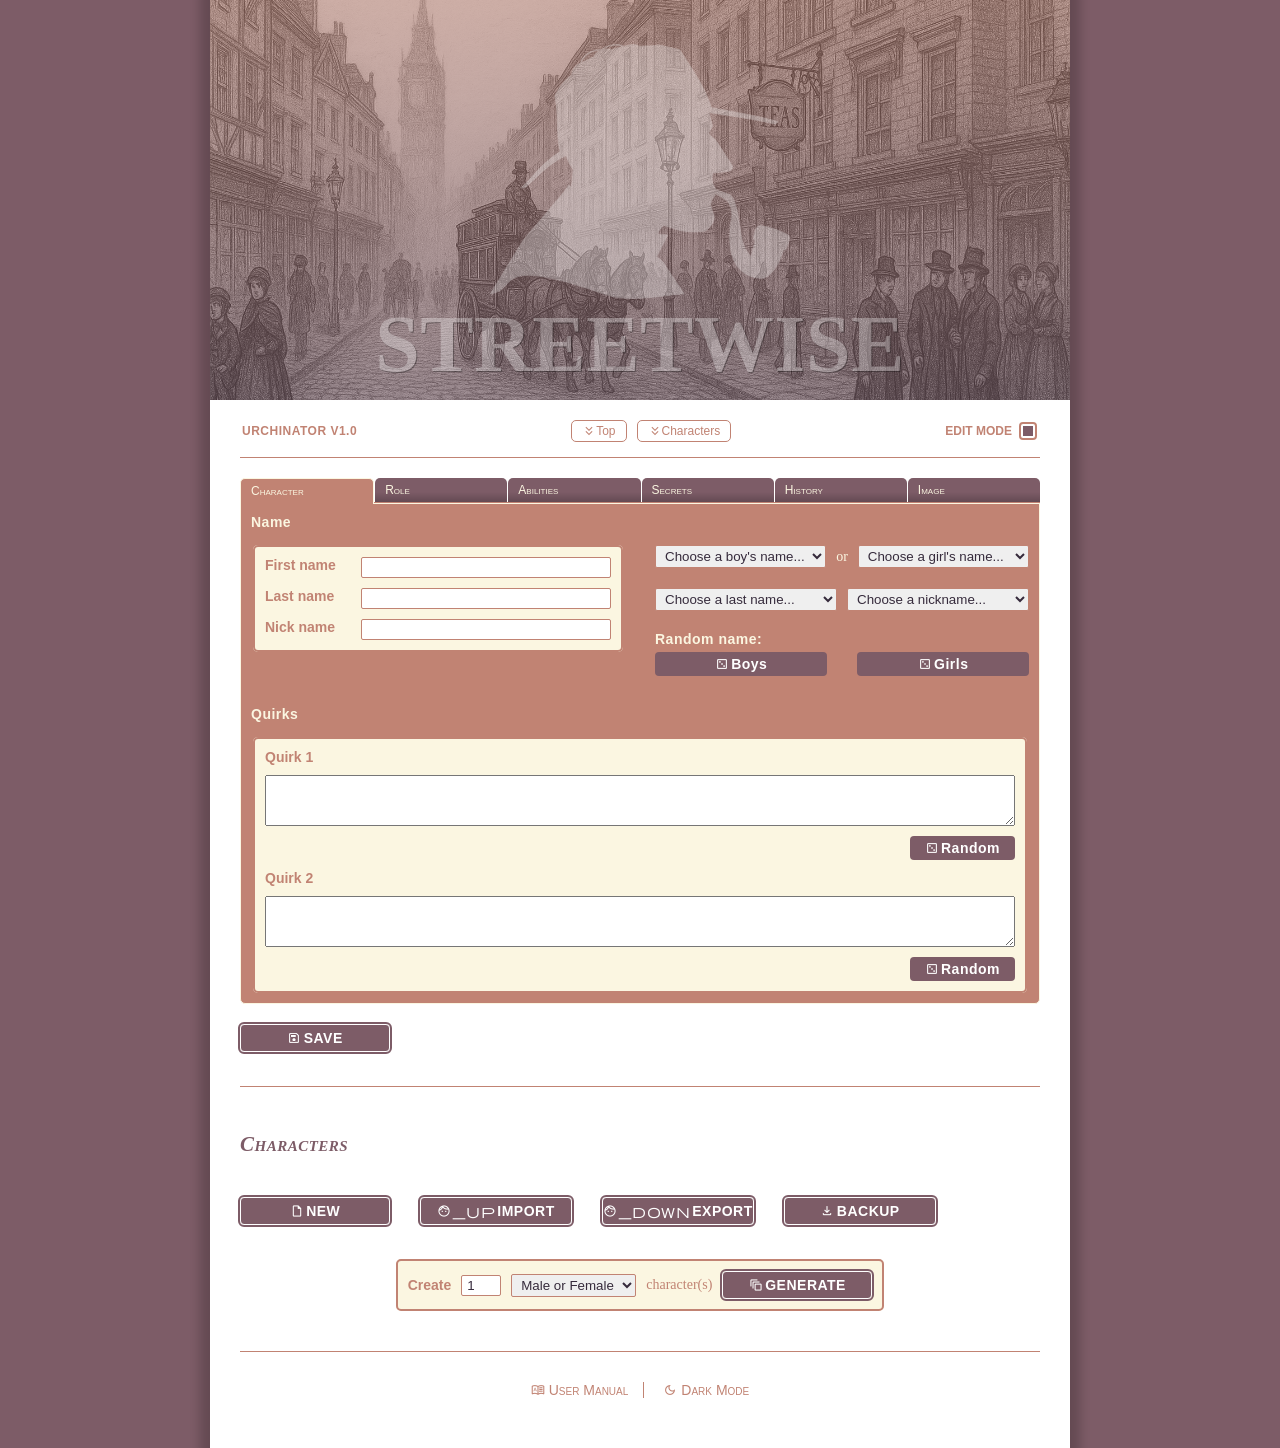
==== commit 0c628d87: "talents and levels" ====
--- a/index.html
+++ b/index.html
@@ -21,6 +21,8 @@
 		<script type="text/javascript" src="js/config/names.js"></script>
 		<script type="text/javascript" src="js/config/panic.js"></script>
 		<script type="text/javascript" src="js/config/quirks.js"></script>
+		<script type="text/javascript" src="js/config/levels.js"></script>
+		<script type="text/javascript" src="js/config/secrets.js"></script>
 		<script type="text/javascript" src="js/config/skills.js"></script>
 		<script type="text/javascript" src="js/config/talents.js"></script>
 		<script type="text/javascript" src="js/jquery.js"></script>
@@ -50,7 +52,7 @@
 		<div id="show">
 			<h2><span id="show_fullname"></span> (<span id="show_archetype"></span>)</h2>
 			<div class="bio">
-				<a id="show_picture"><img id="show_image" title="download image"></a>
+				<a id="show_picture"><img id="show_image" title="download image"><span></span></a>
 				<div id="show_backstory" class="panel"></div>
 			</div>
 
@@ -66,6 +68,11 @@
 			<div class="withContent">
 				<h2>Quirks</h2>
 				<div id="show_quirks" class="panel"></div>
+			</div>
+
+			<div class="withContent">
+				<h2>Dark Secrets</h2>
+				<div id="show_secrets" class="panel"></div>
 			</div>
 
 			<h2>Health</h2>
@@ -114,20 +121,21 @@
 			<input type="hidden" id="id" name="id" value="">
 
 			<ul class="tabs">
-				<li class="activeTab">Name</li>
+				<li class="activeTab">Character</li>
 				<li>Role</li>
-				<li>Attributes</li>
-				<li>Skills</li>
-				<li>Quirks</li>
-				<li>Events</li>
-				<li>Backstory</li>
+				<li>Abilities</li>
+				<li>Secrets</li>
+				<li>History</li>
 				<li>Image</li>
 			</ul>
 
 			<ul class="panels">
 				<li class="activePanel">
-					<label>Name <input type="checkbox" name="editPanels" checked></label>
+					<label>Character <input type="checkbox" name="editPanels" checked></label>
+
 					<section class="cols">
+						<h3>Name</h3>
+
 						<fieldset class="twocol">	
 							<label for="firstname">First name</label>
 							<input id="firstname" name="firstname">
@@ -171,11 +179,29 @@
 							</div>
 						</div>
 					</section>
+
+					<section class="col">
+						<h3>Quirks</h3>
+
+						<fieldset class="random">
+							<label for="quirk1">Quirk 1</label>
+							<textarea id="quirk1" name="quirk1" rows="3"></textarea>
+							<button data-field="quirk1" data-list="quirks" class="minor"><i>ifl</i> Random</button>
+
+							<label for="quirk2">Quirk 2</label>
+							<textarea id="quirk2" name="quirk2" rows="3"></textarea>
+							<button data-field="quirk2" data-list="quirks" class="minor"><i>ifl</i> Random</button>
+						</fieldset>
+					</section>
+
 				</li>
 
 				<li>
 					<label>Role <input type="checkbox" name="editPanels"></label>
+
 					<section class="cols">
+						<h3>Archetype</h3>
+
 						<fieldset class="twocol">
 							<label for="archetypeid">Archetype</label>
 							<select id="archetypeid" name="archetypeid">
@@ -183,25 +209,51 @@
 							</select>
 							<input type="hidden" id="archetype" name="archetype">
 							
-							<label>Key attribute</label>
+							<label>Attribute</label>
 							<input id="attribute" name="attribute" readonly>
-
-							<label>Talents</label>
-							<input id="talents" name="talents" readonly>
 
 							<label>Skills</label>
 							<input id="skills" name="skills" readonly>
+
+							<label>Level</label>
+							<input id="level" name="level" type="number" min="1">
 						</fieldset>
 
 						<div class="chooser">
 							<button id="randomArchetype" class="minor"><i>ifl</i> Random</button>
 						</div>
 					</section>
+
+					<label>Attributes <input type="checkbox" name="editPanels"></label>
+					<section class="cols attributes" data-field="attributes">
+						<h3>Attributes</h3>
+
+						<div>
+							<fieldset>
+								<table>
+									<tbody></tbody>
+								</table>
+							</fieldset>
+						</div>
+
+						<div>
+							<h3>Attribute points used: <strong class="used"></strong> of <strong class="total"></strong></h3>
+							<p>Maximum of <strong class="max"></strong> per attribute</p>
+
+							<div class="buttons">
+								<button class="reset minor"><i>replay</i> Reset</button>
+								<button id="randomAttributes" class="minor"><i>ifl</i> Random</button>
+							</div>
+						</div>
+					</section>
 				</li>
 
 				<li data-tab="attributes">
-					<label>Attributes <input type="checkbox" name="editPanels"></label>
-					<section class="cols attributes" data-total="10" data-max="4">
+					<label>Abilities <input type="checkbox" name="editPanels"></label>
+
+					<section class="cols skills" data-field="skills">
+						<h3>Skills</h3>
+
 						<fieldset>
 							<table>
 								<tbody></tbody>
@@ -209,27 +261,6 @@
 						</fieldset>
 
 						<div>
-							<h3>Attribute points used: <strong class="used"></strong> of <strong class="total"></strong></h3>
-							<p>Maximum of <strong class="max"></strong> per attribute</p>
-
-							<div class="buttons">
-								<button class="reset minor"><i>replay</i> Reset</button>
-								<button id="randomAttributes" class="minor"><i>ifl</i> Random</button>
-							</div>
-						</div>
-					</section>
-				</li>
-
-				<li>
-					<label>Skills <input type="checkbox" name="editPanels"></label>
-					<section class="cols skills" data-total="12" data-max="3">
-						<fieldset>
-							<table>
-								<tbody></tbody>
-							</table>
-						</fieldset>
-
-						<div>
 							<h3>Skill points used: <strong class="used"></strong> of <strong class="total"></strong></h3>
 							<p>Maximum of <strong class="max"></strong> per skill</p>
 
@@ -239,26 +270,81 @@
 							</div>
 						</div>
 					</section>
+
+					<section class="col random">
+						<h3>Talents <button data-title="Talents" data-list="talents" class="info popup"></button></h3>
+
+						<section class="cols">
+							<fieldset class="chooser">
+								<label for="talent1">Talent 1</label>
+								<select id="talent1" name="talent1" class="talent">
+									<option value="">Choose...</option>
+								</select>
+
+								<div>
+									<h4>Suggested:</h4>
+									<ul class="suggestions suggestedTalents" data-field="talent1"></ul>
+								</div>
+
+								<div class="buttons">
+									<button class="minor" data-field="talent1" data-list="talents"><i>ifl</i> Random</button>
+								</div>
+							</fieldset>
+
+							<div>
+								<p id="talent1Desc"></p>
+							</div>
+						</section>
+
+						<section class="cols">
+							<fieldset class="chooser">
+								<label for="talent2">Talent 1</label>
+								<select id="talent2" name="talent2" class="talent">
+									<option value="">Choose...</option>
+								</select>
+
+								<div class="buttons">
+									<button class="minor" data-field="talent2" data-list="talents"><i>ifl</i> Random</button>
+								</div>
+							</fieldset>
+
+							<div>
+								<p id="talent2Desc"></p>
+							</div>
+						</section>
+					</section>
 				</li>
-			
+
 				<li>
-					<label>Quirks <input type="checkbox" name="editPanels"></label>
+					<label>Secrets <input type="checkbox" name="editPanels"></label>
+
 					<section class="col">
 						<fieldset class="random">
-							<label for="quirk1">Quirk 1</label>
-							<textarea id="quirk1" name="quirk1" rows="3"></textarea>
-							<button data-field="quirk1" data-list="quirks" class="minor"><i>ifl</i> Random</button>
-
-							<label for="quirk2">Quirk 2</label>
-							<textarea id="quirk2" name="quirk2" rows="3"></textarea>
-							<button data-field="quirk2" data-list="quirks" class="minor"><i>ifl</i> Random</button>
+							<label for="secret1">Secret 1</label>
+							<textarea id="secret1" name="secret1" rows="3"></textarea>
+							<button data-field="secret1" data-list="secrets" class="minor"><i>ifl</i> Random</button>
+
+							<label for="secret2">Secret 2</label>
+							<textarea id="secret2" name="secret2" rows="3"></textarea>
+							<button data-field="secret2" data-list="secrets" class="minor"><i>ifl</i> Random</button>
 						</fieldset>
 					</section>
 				</li>
 
 				<li>
-					<label>Events <input type="checkbox" name="editPanels"></label>
+					<label>History <input type="checkbox" name="editPanels"></label>
+
 					<section class="col">
+						<h3>Backstory</h3>
+
+						<fieldset>
+							<textarea id="backstory" name="backstory" rows="15"></textarea>
+						</fieldset>
+					</section>
+
+					<section class="col">
+						<h3> Tragedies and Triumphs</h3>
+
 						<fieldset class="random">
 							<label for="event1">Event 1</label>
 							<textarea id="event1" name="event1" rows="3"></textarea>
@@ -276,16 +362,8 @@
 				</li>
 
 				<li>
-					<label>Backstory <input type="checkbox" name="editPanels"></label>
-					<section class="col">
-						<fieldset>
-							<textarea id="backstory" name="backstory" rows="15"></textarea>
-						</fieldset>
-					</section>
-				</li>
-
-				<li>
 					<label>Image <input type="checkbox" name="editPanels"></label>
+
 					<section class="cols">
 						<fieldset>
 							<a id="preview"></a>
--- a/css/streetwise.css
+++ b/css/streetwise.css
@@ -108,6 +108,14 @@
 	margin: 0 0 5px 0;
 }
 
+h4 {
+	font-size: 14px;
+	font-family: var(--font);
+	letter-spacing: 0.5px;
+	margin: 0 0 5px 0;
+	color: var(--body);
+}
+
 p {
 	font-size: 14px;
 	font-family: var(--font);
@@ -139,6 +147,11 @@
 	display: flex;
 	flex-direction: column;
 	gap: 20px;
+	visibility: hidden;
+
+	&.ready {
+		visibility: visible;
+	}
 }
 
 #jumpStats {
@@ -242,6 +255,22 @@
 	border-radius: 5px;
 	margin-left: 2px;	
 
+	span {
+		position: absolute;
+		display: block;
+		top: 0;
+		bottom: 0;
+		left: 0;
+		right: 0;
+		content: "";
+		background-image: url(../images/edging.png);
+		background-size: 100% 100%;
+		z-index: 11;
+		display: block;
+		pointer-events: none;
+		filter: sepia(1);
+	}
+
 	&:before {
 		content: "";
 		position: absolute;
@@ -251,6 +280,7 @@
 		right: 0;
 		box-shadow: 0px 0px 50px 10px black inset;
 		z-index: 1;
+		transition: box-shadow var(--hoverFade);
 	}
 
 	&:after {
@@ -267,33 +297,57 @@
 		z-index: 2;
 	}
 	
-	&:hover:after {
-		top: -20px;
-		right: -20px;
+	&:hover {
+		span {
+			display: none;
+		}
+
+		&:after {
+			top: -20px;
+			right: -20px;
+		}
 	}
 }
 
 #show_image {
 	width: 300px;
 	height: auto;
-	filter: saturate(0) sepia(0.7) contrast(0.5) brightness(1.5);
+	filter: saturate(0) sepia(0.7) contrast(0.5) brightness(1.5) blur(0.4px);
 	transition: filter var(--hoverFade);
 	border-radius: 5px;
 }
-a:hover #show_image {
-	filter: none;
-}
+
+a#show_picture:hover {
+	&:before {
+		box-shadow: none;
+	}
+
+	#show_image {
+		filter: none;
+	}
+}
+
 #show_skills {
 	display: grid;
 	grid-template-columns: repeat(8, 1fr);
 }
 
 section {
+	&.col {
+		display: flex;
+		flex-direction: column;
+		gap: 10px;
+	}
+
 	&.cols {
 		display: grid;
 		grid-template-columns: 1fr 1fr;
-		gap: 30px;
+		gap: 10px 30px;
 		align-items: flex-start;
+
+		h3, h4, ul {
+			  grid-column: 1 / span 2;
+		}
 	}
 }
 
@@ -328,13 +382,13 @@
 	}
 }
 
-div.chooser {
+.chooser {
 	display: flex;
 	flex-direction: column;
 	gap: 20px;
 
 	button {
-		align-self: flex-end;
+		align-self: flex-start;
 	}
 	
 	select {
@@ -490,6 +544,7 @@
 		letter-spacing: 0.5px;
 		word-spacing: 1px;
 	}
+
 	dd {
 		font-family: var(--font);
 		margin: -10px 0 0 0;
@@ -576,3 +631,18 @@
 	visibility: hidden;
 	position: absolute;
 }
+
+.suggestions {
+	display: flex;
+	flex-direction: column;
+	gap: 3px;
+	margin: 0;
+	padding: 0 0 0 20px;
+	list-style-type: square;
+	font-family: var(--font);
+	
+	li {
+		margin: 0;
+		padding: 0;
+	}
+}
--- a/css/popup.css
+++ b/css/popup.css
@@ -84,6 +84,34 @@
 		margin-bottom: 10px;
 	}
 
+	dl {
+		display: grid;
+		flex-direction: column;
+		margin: 0;
+		gap: 15px;
+		text-align: left;
+		column-count: 2;
+		/* width: 50%; */
+		grid-template-columns: auto auto;
+		align-items: flex-start;
+		
+		dt {
+			font-weight: bold;
+			font-size: 14px;
+			margin: 0;
+			letter-spacing: 0.5px;
+			word-spacing: 1px;
+		}
+
+		dd {
+			font-family: var(--font);
+			font-size: 14px;
+			margin: 0;
+			letter-spacing: 0.5px;
+			word-spacing: 1px;
+		}
+	}
+
 	ul {
 		font-size: 14px;
 		margin: 10px 0 20px 0;
@@ -156,17 +184,21 @@
 		gap: 5px;
 		margin-bottom: 20px;
 	
-		img {
+		span {
+			display: block;
 			width: 200px;
-			height: auto;
+			height: 200px;
 			filter: saturate(0) sepia(0.7) contrast(0.5) brightness(1.5);
-			transition: filter .2s linear;
+			transition: filter .2s linear, background-size .2s;
 			cursor: pointer;
 			border: 1px solid var(--border);
 			border-radius: 5px;
+			background-size: 100%;
+			background-position: center center;
 		
 			&:hover {
 				filter: none;
+				background-size: 150%;
 			}
 		}
 	}
--- a/css/buttons.css
+++ b/css/buttons.css
@@ -64,6 +64,7 @@
 	color: var(--strong);
 	background: var(--hover);
 	text-decoration: none !important;
+	/* outline: none; */
 }
 .button[disabled] {
 	opacity: 0.5;
@@ -79,37 +80,57 @@
 
 a.link {
 	color: var(--body);
+
+	&:hover {
+		color: var(--strong);
+	}
 }
-a.link:hover {
-	color: var(--strong);
+
+.suggestion {
+	cursor: pointer;
+	color: var(--body);
+	text-decoration: none;
+
+	&:hover {
+		color: var(--strong);
+	}
 }
-a.info {
+
+.info {
 	color: var(--body);
 	display: flex;
 	align-items: center;
 	gap: 5px;
 	text-decoration: none;
-}
-a.info:hover {
-	color: var(--strong);
-}
-a.info:before {
-	content: "?";
-	display: flex;
-	justify-content: center;
-	align-items: center;
-	color: var(--button);
-	border: 1px solid var(--button);
-	border-radius: 50%;
-	font-size: 13px;
-	font-weight: bold;
-	width: 16px;
-	height: 16px;
-	font-family: var(--font);
-	text-decoration: none;
-}
-a.info:hover:before {
-	background: var(--hover);
+	background: none !important;
+	padding: 0;
+	width: auto;
+	border: none;
+	display: inline-block;
+	
+	&:hover {
+		color: var(--strong);
+	}
+
+	&:before {
+		content: "?";
+		display: flex;
+		justify-content: center;
+		align-items: center;
+		color: var(--button);
+		border: 1px solid var(--button);
+		border-radius: 50%;
+		font-size: 13px;
+		font-weight: bold;
+		width: 16px;
+		height: 16px;
+		font-family: var(--font);
+		text-decoration: none;
+	}
+
+	&:hover:before {
+		background: var(--hover);
+	}
 }
 
 input[type="file"] {
--- a/css/tabs.css
+++ b/css/tabs.css
@@ -60,6 +60,9 @@
 		background: var(--tabBgActive);
 		color: var(--tabFgActive);
 		border-radius: 0 0 5px 5px;
+		display: flex;
+		flex-direction: column;
+		gap: 30px;
 
 		label:has(input[type="checkbox"]) {
 			display: none;
@@ -67,7 +70,7 @@
 
 		@media screen and (min-width: 600px) {
 			&.activePanel {
-				max-height: 999;
+				max-height: 2999;
 				padding: 10px;
 				border: 1px solid var(--tabFgActive);
 				transition: max-height 1s ease;
--- a/css/dark.css
+++ b/css/dark.css
@@ -53,6 +53,10 @@
   		&:after {
   			background-color: black;
   		}
+
+		span {
+			filter: invert(1);
+		}
   	}
 
   	#slots {
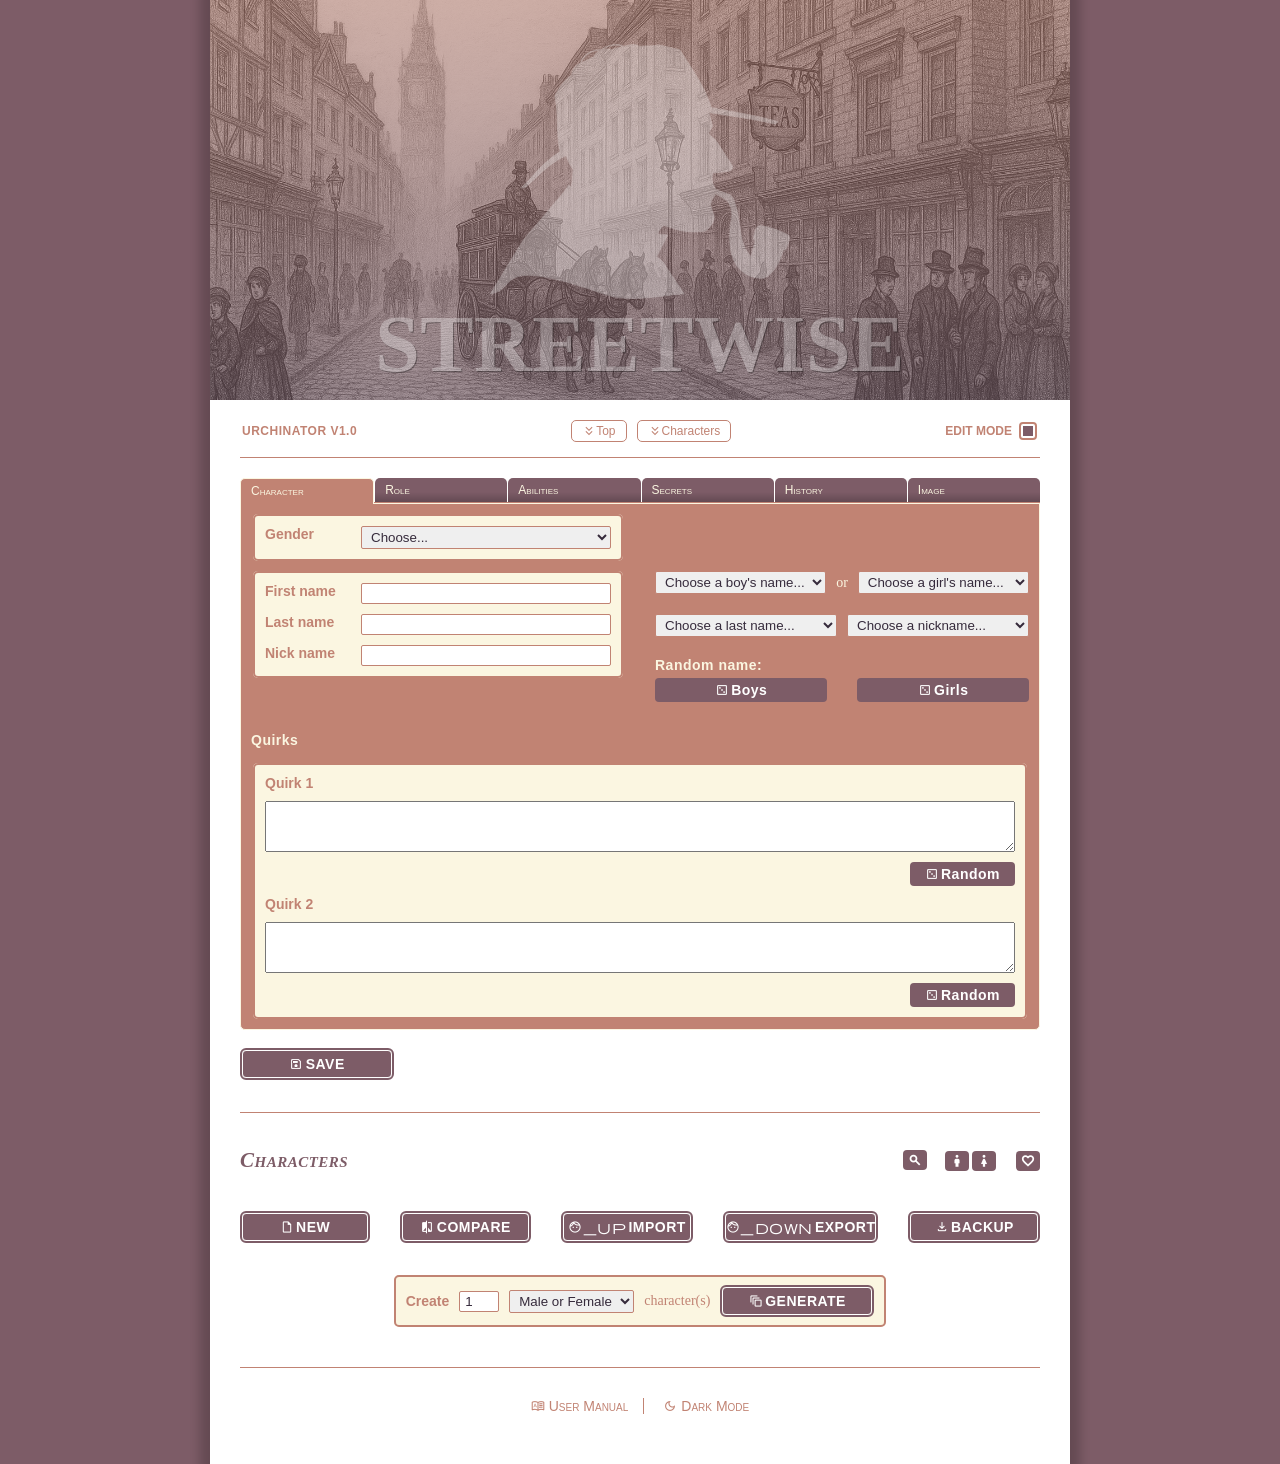
==== commit 152d09e8: "missed file" ====
--- a/index.html
+++ b/index.html
@@ -15,6 +15,7 @@
 		<link rel="stylesheet" href="css/print.css">
 		<link rel="stylesheet" href="css/dark.css">
 		<link rel="stylesheet" href="https://fonts.googleapis.com/css2?family=Material+Symbols+Outlined" />
+		<link rel="stylesheet" href="https://fonts.googleapis.com/css2?family=Material+Icons" />
 		<script type="text/javascript" src="js/config/archetypes.js"></script>
 		<script type="text/javascript" src="js/config/attributes.js"></script>
 		<script type="text/javascript" src="js/config/events.js"></script>
@@ -94,9 +95,9 @@
 
 			<div id="floater">
 				<div class="buttons tight floater">
-					<button id="prevCharacter" class="minor"><i>chevron_left</i></button>
+					<button class="prevCharacter minor"><i>chevron_left</i></button>
 					<select id="characterSwitcher"></select>
-					<button id="nextCharacter" class="minor"><i>chevron_right</i></button>
+					<button class="nextCharacter minor"><i>chevron_right</i></button>
 				</div>
 
 				<div class="buttons stretch">
@@ -119,6 +120,7 @@
 
 		<form id="form">
 			<input type="hidden" id="id" name="id" value="">
+			<input type="hidden" id="favourite" name="favourite">
 
 			<ul class="tabs">
 				<li class="activeTab">Character</li>
@@ -134,7 +136,16 @@
 					<label>Character <input type="checkbox" name="editPanels" checked></label>
 
 					<section class="cols">
-						<h3>Name</h3>
+						<fieldset class="twocol">
+							<label for="gender">Gender</label>
+
+							<select id="gender" name="gender">
+								<option>Choose...</option>
+								<option value="boy">Male</option>
+								<option value="girl">Female</option>
+							</select>
+						</fieldset>
+						<div></div>
 
 						<fieldset class="twocol">	
 							<label for="firstname">First name</label>
@@ -149,13 +160,13 @@
 
 						<div class="chooser">
 							<div class="names">
-								<select id="boysnames" class="nameList" data-field="#firstname">
+								<select id="boysnames" class="nameList" data-field="#firstname" data-gender="boys">
 									<option>Choose a boy's name...</option>
 								</select>
 
-								or
-
-								<select id="girlsnames" class="nameList" data-field="#firstname">
+								<span data-gender="both">or</span>
+
+								<select id="girlsnames" class="nameList" data-field="#firstname" data-gender="girls">
 									<option>Choose a girl's name...</option>
 								</select>
 							</div>
@@ -244,11 +255,26 @@
 								<button class="reset minor"><i>replay</i> Reset</button>
 								<button id="randomAttributes" class="minor"><i>ifl</i> Random</button>
 							</div>
+
+							<table class="levels">
+								<tr>
+									<td>Level</td>
+									<th>1</th><th>2</th><th>3</th><th>4</th><th>5</th>
+								</tr>
+								<tr data-config="attributes.max">
+									<td>Max</td>
+									<td></td><td></td><td></td><td></td><td></td>
+								</tr>
+								<tr data-config="attributes.total">
+									<td>Total</td>
+									<td></td><td></td><td></td><td></td><td></td>
+								</tr>
+							</table>
 						</div>
 					</section>
 				</li>
 
-				<li data-tab="attributes">
+				<li data-tab="abilities">
 					<label>Abilities <input type="checkbox" name="editPanels"></label>
 
 					<section class="cols skills" data-field="skills">
@@ -268,6 +294,21 @@
 								<button class="reset minor"><i>replay</i> Reset</button>
 								<button id="randomSkills" class="minor"><i>ifl</i> Random</button>
 							</div>
+
+							<table class="levels">
+								<tr>
+									<th>Level</th>
+									<th>1</th><th>2</th><th>3</th><th>4</th><th>5</th>
+								</tr>
+								<tr data-config="skills.max">
+									<td>Max</td>
+									<td></td><td></td><td></td><td></td><td></td>
+								</tr>
+								<tr data-config="skills.total">
+									<td>Total</td>
+									<td></td><td></td><td></td><td></td><td></td>
+								</tr>
+							</table>
 						</div>
 					</section>
 
@@ -298,10 +339,15 @@
 
 						<section class="cols">
 							<fieldset class="chooser">
-								<label for="talent2">Talent 1</label>
+								<label for="talent2">Talent 2</label>
 								<select id="talent2" name="talent2" class="talent">
 									<option value="">Choose...</option>
 								</select>
+
+								<div>
+									<h4>Suggested:</h4>
+									<ul class="suggestions suggestedTalents" data-field="talent2"></ul>
+								</div>
 
 								<div class="buttons">
 									<button class="minor" data-field="talent2" data-list="talents"><i>ifl</i> Random</button>
@@ -366,7 +412,7 @@
 
 					<section class="cols">
 						<fieldset>
-							<a id="preview"></a>
+							<a target="_blank" id="preview"></a>
 							<textarea id="image" name="image"></textarea>
 
 							<div class="small-buttons">
@@ -412,20 +458,45 @@
 
 		<form id="characters">
 			<a id="jumpChars"></a>
-			<h2>Characters</h2>
+
+			<div id="characterBar">
+				<h2>Characters</h2>
+
+				<label title="search characters"><input type="search" id="search"></label>
+				
+				<div>
+					<a id="boys" class="filterGender" title="Show boys only">man</a>
+					<a id="girls" class="filterGender" title="Show girls only">woman</a>
+				</div>
+
+				<div>
+					<a class="filterFavourites" title="Show favourites only">favorite</a>
+				</div>
+			</div>
+
 			<ol id="slots" class="characters">
 			</ol>
 
 			<div class="buttons">
-				<button class="submit" id="new"><i>draft</i> New</button>
+				<button class="submit" id="new">
+					<i>draft</i> New
+					<p>Create a new character</p>
+				</button>
+
+				<label class="button submit" for="compare">
+					<span><i>compare</i> Compare</span>
+					<input type="file" id="compare" multiple />
+					<p>Import with compare and merge</p>
+				</label>
 
 				<label class="button submit" for="import">
 					<span><i>face_up</i> Import</span>
 					<input type="file" id="import" multiple />
+					<p>Import and overwrite existing characters</p>
 				</label>
 
-				<a href="#" class="button submit" id="export" type="application/json"><i>face_down</i> Export</a>
-				<a href="#" class="button submit" id="backup" type="application/json"><i>download</i> Backup</a>
+				<a href="#" class="button submit" id="export" type="application/json"><i>face_down</i> Export<p>Export current character for sharing</p></a>
+				<a href="#" class="button submit" id="backup" type="application/json"><i>download</i> Backup<p>Export all characters</p></a>
 			</div>
 		</form>
 
--- a/css/streetwise.css
+++ b/css/streetwise.css
@@ -13,6 +13,7 @@
   --highlight: #7D5C67;
   --font: Arial, sans-serif;
   --icon: 'Material Symbols Outlined';
+  --iconFilled: 'Material Icons';
   --hoverFade: .5s;
   --themeFade: .75s;
 }
@@ -163,6 +164,19 @@
 	scroll-margin-top: 60px;
 }
 
+#form:has(#gender option[value="girl"]:checked) {
+	[data-gender="both"],
+	[data-gender="boys"] {
+		display: none;
+	}
+}
+#form:has(#gender option[value="boy"]:checked) {
+	[data-gender="both"],
+	[data-gender="girls"] {
+		display: none;
+	}
+}
+
 #toolbar {
 	display: flex;
 	justify-content: space-between;
@@ -173,7 +187,7 @@
 	border-bottom: 1px solid var(--border);
 	padding: 15px 2px;
 	margin-top: -15px;
-	z-index: 1;
+	z-index: 3;
 	transition: background-color var(--themeFade);
 
 	h3 {
@@ -220,14 +234,16 @@
 	display: none;
 }
 
-body:has(#edit:checked) #jumps .show,
-body:has(#edit:checked) #show {
-	display: none;
-}
-
-body:has(#edit:checked) #jumps .edit,
-body:has(#edit:checked) #form {
-	display: flex;
+body:has(#edit:checked) {
+	#jumps .show,
+	#show {
+		display: none;
+	}
+
+	#jumps .edit,
+	#form {
+		display: flex;
+	}
 }
 
 .bio {
@@ -423,6 +439,60 @@
 	color: var(--readonly);
 	pointer-events: none;
 }
+input[type="search"] {
+	padding-left: 5px;
+	width: 100px;
+	outline: none;
+	transition: padding .5s, max-width .5s, background-color .5s;
+	max-width: 0;
+	border-color: transparent !important;
+	
+	label:has(&) {
+		position: relative;
+		width: 20px;
+		transition: width .5s;
+		margin-right: 3px;
+		
+		&:before {
+			content: "search";
+			position: absolute;
+			top: 0;
+			left: 1px;
+			font-family: var(--icon);
+			font-size: 14px;
+			transition: color .5s;
+			cursor: pointer;
+			background: var(--button);
+			color: white;
+			border-radius: 4px;
+			padding: 2px;
+			width: 20px;
+			text-align: center;
+		}
+
+		&:hover:before {
+			color: black;
+		}
+	}
+
+	label:has(&:focus) {
+		width: 100px;
+
+		input {
+			padding-left: 17px;
+			border-color: var(--dark);
+			background: var(--bg);
+			max-width: 100px;
+		}
+
+		&:before {
+			color: var(--dark);
+			background: none;
+			padding: 0;
+			top: 1px;
+		}
+	}
+}
 input[type="checkbox"] {
   appearance: none;
   background: white;
@@ -450,7 +520,25 @@
 table td {
 	font-weight: bold;
 }
-
+table.levels {
+	margin-top: 20px;
+	border-collapse: collapse;
+
+	td,th {
+		padding: 5px;
+		width: 30px;
+		text-align: right;
+		border: 1px solid var(--dark);
+		font-size: 12px;
+		font-family: var(--font);
+	}
+	td {
+		color: var(--bg);
+	}
+	th {
+		color: var(--dark);
+	}
+}
 table i {
 	cursor: pointer;
 	padding: 2px 10px;
--- a/css/popup.css
+++ b/css/popup.css
@@ -109,6 +109,26 @@
 			margin: 0;
 			letter-spacing: 0.5px;
 			word-spacing: 1px;
+		}
+	}
+
+	table {
+		margin: 10px 0 20px 0;
+		border-collapse: collapse;
+		width: 100%;
+
+		&:last-of-type {
+			margin-bottom: 0;
+		}
+
+		td, th {
+			font-size: 12px;
+			padding: 5px;
+			border: 1px solid var(--border);
+		}
+
+		th {
+			color: var(--dark);
 		}
 	}
 
--- a/css/buttons.css
+++ b/css/buttons.css
@@ -18,6 +18,7 @@
 .buttons.stretch button {
 	flex-grow: 1;
 	flex-basis: 100%;
+	max-width: 200px;
 }
 
 .button,
@@ -42,11 +43,29 @@
 	border-radius: 4px;
 		
 	&.submit {
+		margin: 0 2px;
 		border: 1px solid white;
 		outline: 2px solid var(--button);
+		position: relative;
+
+		p {
+			border-radius: 4px;
+			white-space: nowrap;
+			position: absolute;
+			display: none;
+			background: var(--bg);
+			font-size: 10px;
+			padding: 2px 5px;
+			bottom: -30px;
+			text-transform: initial;
+		}
 
 		&:hover {
 			outline-color: var(--button);
+
+			p {
+				display: block;
+			}
 		}
 	}
 
@@ -98,7 +117,7 @@
 
 .info {
 	color: var(--body);
-	display: flex;
+	display: inline-flex;
 	align-items: center;
 	gap: 5px;
 	text-decoration: none;
@@ -106,7 +125,6 @@
 	padding: 0;
 	width: auto;
 	border: none;
-	display: inline-block;
 	
 	&:hover {
 		color: var(--strong);
--- a/css/characters.css
+++ b/css/characters.css
@@ -1,104 +1,191 @@
-:root {
-	--borderOff: #C1837300;
-}
-
-#characters {
-	padding-top: 15px;
-	border-top: 1px solid var(--border);
-}
-
-.characters {
-	flex-wrap: wrap;
-	list-style-type: none;
-	margin: 0;
-	padding: 0;
-	font-family: var(--font);
-	display: grid;
-	gap: 10px 30px;
-	grid-template-columns: 1fr 1fr;
-}
-
-.character {
-	display: flex;
-	gap: 10px;
-	padding: 10px;
-	border-radius: 5px;
-	position: relative;
-	border: 1px solid var(--borderOff);
-	cursor: pointer;
-	justify-content: stretch;
-	transition: border-color var(--hoverFade);
-
-	.text {
-		display: flex;
-		flex-direction: column;
-		justify-content: space-between;
-		text-align: left;
-		flex-grow: 1;
-	}
-	
-	h3 {
-		font-size: 14px;
-		margin: 0 0 3px 0 !important;
-
-		a {
-			color: inherit;
-			text-decoration: none;
-		}
-	}
-	
-	p {
-		color: inherit;
-		font-size: 12px;
-	}
-	
-	.image,
-	.noimage {
-		width: 70px;
-		height: 70px;
-		display: block;
-		border: 1px solid var(--border);
-		border-radius: 5px;
-	}
-	.noimage {
-		background-color: var(--bg);
-	}
-	.image {
-		width: 70px;
-		height: 70px;
-		background-color: var(--bg);
-		background-size: cover;
-		display: block;
-		border: 1px solid var(--border);
-		filter: saturate(0) sepia(0.7) contrast(0.5) brightness(1.5);
-		transition: filter var(--hoverFade);
-		border-radius: 5px;
-		background-size: cover;
-	}
-	&:hover .image {
-		filter: none !important;
-	}
-}
-
-#slots {
-	.character:hover {
-		border: 1px dashed var(--border);
-	}
-	
-	.character.active {
-		color: var(--strong);
-		background: var(--bg);
-		border: 1px solid var(--border);
-		
-		&:after {
-			content: "check";
-			font-family: var(--icon);
-			font-size: 14px;
-			font-weight: bold;
-			position: absolute;
-			top: 5px;
-			right: 5px;
-		}
-	}
-}
-
+:root {
+	--borderOff: #C1837300;
+}
+
+#characters {
+	padding-top: 15px;
+	border-top: 1px solid var(--border);
+}
+
+#characterBar {
+	display: flex;
+	gap: 20px;
+	justify-content: space-between;
+	align-items: center;
+	
+	h2 {
+		padding: 0;
+		flex-grow: 1;
+	}
+
+	div {
+		display: flex;
+		align-items: center;
+		gap: 3px;
+	}
+
+	a {
+		background: var(--button);
+		color: white;
+		border-radius: 4px;
+		padding: 2px;
+		font-family: var(--icon);
+		font-size: 14px;
+		font-weight: bold;
+		font-variant: normal;
+		font-style: normal;
+		cursor: pointer;
+		width: 20px;
+		text-align: center;
+
+		&:hover {
+			color: black !important;
+		}
+		&.active {
+			color: var(--dark);
+			background: var(--hover);
+		}
+	}
+}
+
+.characters {
+	flex-wrap: wrap;
+	list-style-type: none;
+	margin: 0;
+	padding: 0;
+	font-family: var(--font);
+	display: grid;
+	gap: 10px 30px;
+	grid-template-columns: 1fr 1fr;
+	max-height: 330px;
+	overflow: auto;
+}
+
+.character {
+	display: flex;
+	gap: 10px;
+	padding: 10px;
+	border-radius: 5px;
+	position: relative;
+	border: 1px solid var(--borderOff);
+	cursor: pointer;
+	justify-content: stretch;
+	transition: border-color var(--hoverFade);
+
+	.text {
+		display: flex;
+		flex-direction: column;
+		justify-content: space-between;
+		text-align: left;
+		flex-grow: 1;
+	}
+	
+	h3 {
+		font-size: 14px;
+		margin: 0 0 3px 0 !important;
+
+		a {
+			color: inherit;
+			text-decoration: none;
+		}
+	}
+	
+	p {
+		color: inherit;
+		font-size: 12px;
+	}
+	
+	.image,
+	.noimage {
+		width: 70px;
+		height: 70px;
+		display: block;
+		border: 1px solid var(--border);
+		border-radius: 5px;
+	}
+	.noimage {
+		background-color: var(--bg);
+	}
+	.image {
+		width: 70px;
+		height: 70px;
+		background-color: var(--bg);
+		background-size: cover;
+		display: block;
+		border: 1px solid var(--border);
+		filter: saturate(0) sepia(0.7) contrast(0.5) brightness(1.5);
+		transition: filter var(--hoverFade);
+		border-radius: 5px;
+		background-size: cover;
+	}
+	&:hover .image {
+		filter: none !important;
+	}
+
+	a.favourite {
+		display: none;
+		font-family: var(--icon);
+		font-size: 14px;
+		font-weight: bold;
+		position: absolute;
+		top: 5px;
+		right: 5px;
+
+		&:hover {
+			color: var(--strong);
+		}
+
+		&.favourited {
+			font-family: var(--iconFilled);
+		}
+	}
+
+	.gender {
+		display: none;
+		position: absolute;
+		top: 30px;
+		right: 5px;
+	}
+}
+
+.filterFavourites.active {
+	font-family: var(--iconFilled) !important;
+}
+
+#characters:has(.filterFavourites.active) {
+	.character:not(:has(.favourited)) {
+		display: none;
+	}
+}
+
+#characters:has(#girls.active) {
+	.character:not([data-gender="girl"]) {
+		display: none;
+	}
+}
+#characters:has(#boys.active) {
+	.character:not([data-gender="boy"]) {
+		display: none;
+	}
+}
+
+#slots {
+	margin: 0 -20px 0 -10px;
+	padding-right: 10px;
+
+	.favourite,
+	.gender {
+		display: block;
+	}
+
+	.character:hover {
+		border: 1px dashed var(--border);
+	}
+	
+	.character.active {
+		color: var(--strong);
+		background: var(--bg);
+		border: 1px solid var(--border);
+	}
+}
+
--- a/css/tabs.css
+++ b/css/tabs.css
@@ -113,6 +113,10 @@
 					font-variant: normal;
 					font-style: normal;
 				}
+
+				strong {
+					color: var(--dark);
+				}
 			}
 
 			section {
--- a/css/print.css
+++ b/css/print.css
@@ -47,14 +47,21 @@
 	#show_picture {
 		border: 1px solid black;
 		outline: none;
-	}
-	#show_picture:after {
-		display: none;
+
+		span,
+		&:before,
+		&:after {
+			display: none;
+		}
 	}
 
 	#show_image {
 		width: 150px;
-		filter: saturate(0) contrast(0.5) brightness(1.5);
+		filter: saturate(0);
+
+		&:after {
+			display: none;
+		}
 	}
 
 	#characters {
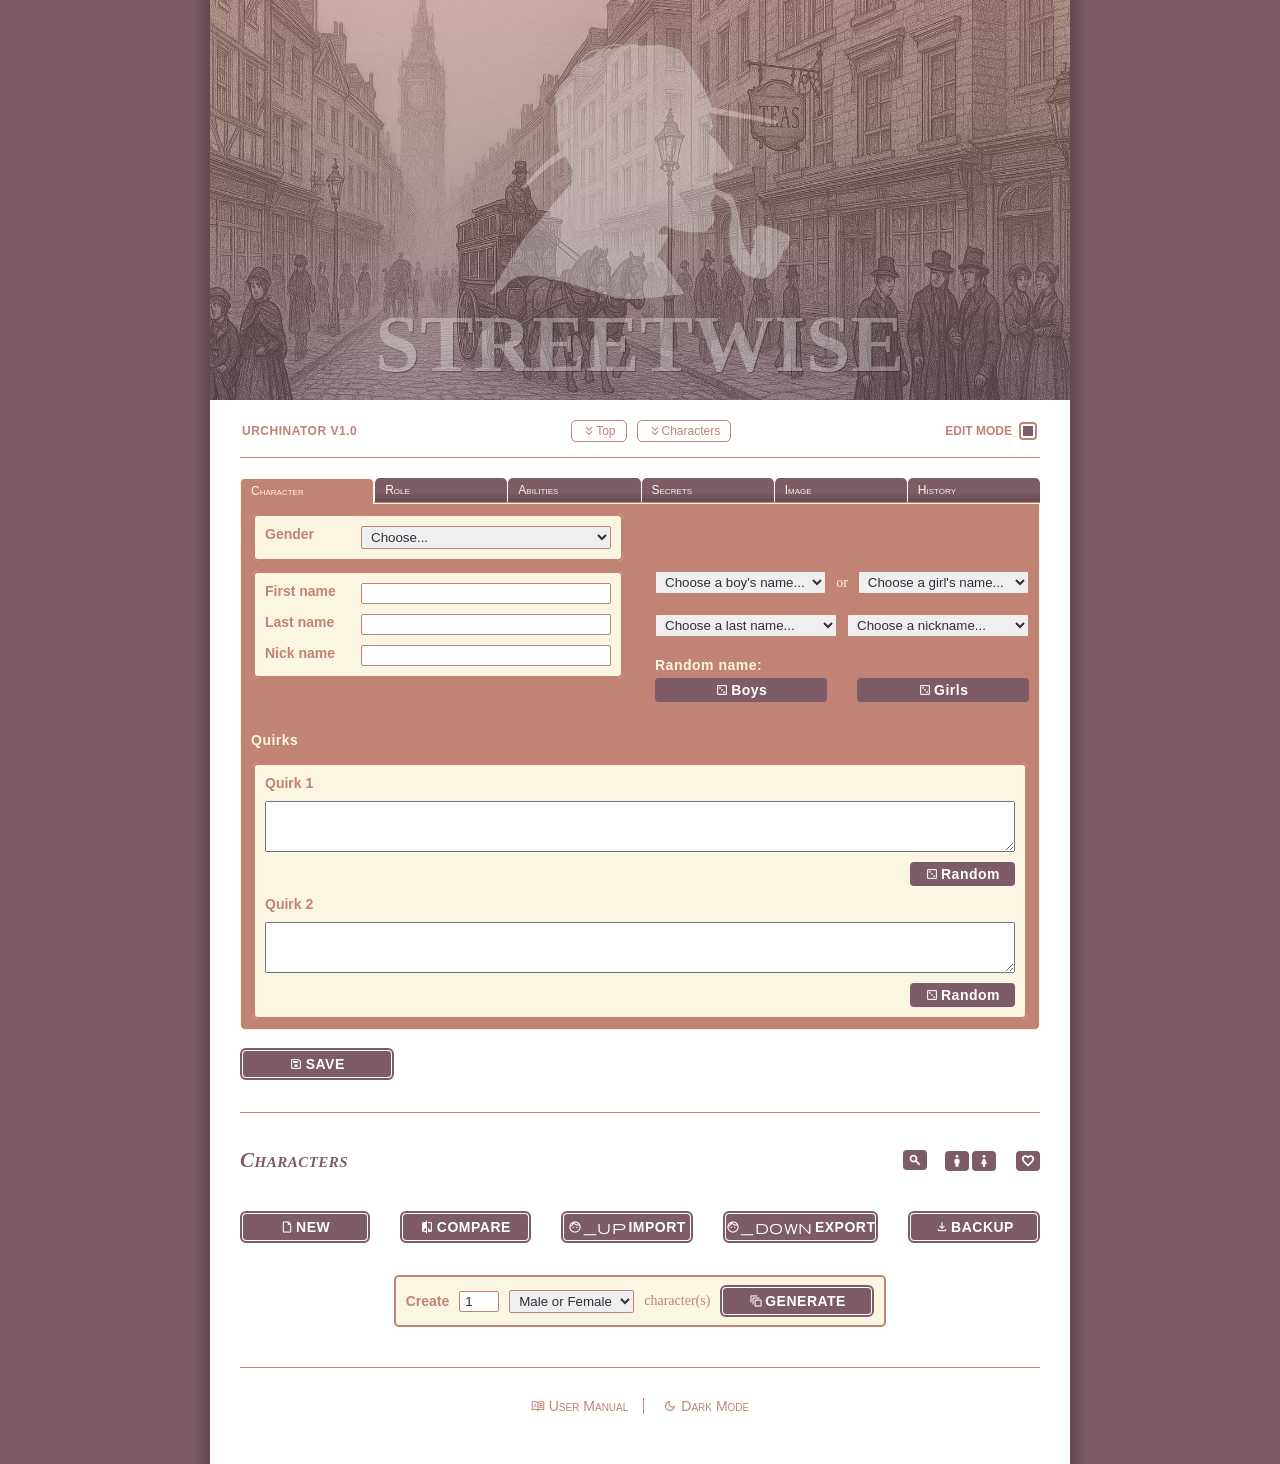
==== commit d1d6e3bf: "GPT-" ====
--- a/index.html
+++ b/index.html
@@ -28,6 +28,7 @@
 		<script type="text/javascript" src="js/config/talents.js"></script>
 		<script type="text/javascript" src="js/jquery.js"></script>
 		<script type="text/javascript" src="js/editor.js"></script>
+		<script type="text/javascript" src="js/gpt.js"></script>
 	</head>
 
 	<body>
@@ -127,8 +128,8 @@
 				<li>Role</li>
 				<li>Abilities</li>
 				<li>Secrets</li>
+				<li>Image</li>
 				<li>History</li>
-				<li>Image</li>
 			</ul>
 
 			<ul class="panels">
@@ -378,41 +379,14 @@
 				</li>
 
 				<li>
-					<label>History <input type="checkbox" name="editPanels"></label>
-
-					<section class="col">
-						<h3>Backstory</h3>
-
-						<fieldset>
-							<textarea id="backstory" name="backstory" rows="15"></textarea>
-						</fieldset>
-					</section>
-
-					<section class="col">
-						<h3> Tragedies and Triumphs</h3>
-
-						<fieldset class="random">
-							<label for="event1">Event 1</label>
-							<textarea id="event1" name="event1" rows="3"></textarea>
-							<button data-field="event1" data-list="events" class="minor"><i>ifl</i> Random</button>
-
-							<label for="event2">Event 2</label>
-							<textarea id="event2" name="event2" rows="3"></textarea>
-							<button data-field="event2" data-list="events" class="minor"><i>ifl</i> Random</button>
-
-							<label for="event3">Event 3</label>
-							<textarea id="event3" name="event3" rows="3"></textarea>
-							<button data-field="event3" data-list="events" class="minor"><i>ifl</i> Random</button>
-						</fieldset>
-					</section>
-				</li>
-
-				<li>
 					<label>Image <input type="checkbox" name="editPanels"></label>
 
 					<section class="cols">
 						<fieldset>
-							<a target="_blank" id="preview"></a>
+							<div id="previewContainer">
+								<a target="_blank" id="preview"></a>
+							</div>
+
 							<textarea id="image" name="image"></textarea>
 
 							<div class="small-buttons">
@@ -421,8 +395,6 @@
 									<input type="file" id="upload" />
 								</label>
 
-								<a target="_blank" class="button minor" href="https://perchance.org/ai-text-to-image-generator#data=uup1:902bd4fa03d73a2b159649e523ea46ea.gz"><i>open_in_new</i> Create</a>
-
 								<button class="button minor" id="remove"><i>delete</i> Remove</button>
 							</div>
 						</fieldset>
@@ -448,7 +420,51 @@
 									<button class="minor randomImage" data-gender="girls"><i>ifl</i> Girls</button>
 								</div>
 							</div>
+
+							<div>
+								<h3>AI Prompt</h3>
+							    <textarea id="prompt"></textarea>
+
+								<div class="buttons stretch">
+									<button id="suggestImage" class="minor"><i>smart_toy</i> Suggest</button>
+									<button id="generateImage" class="minor"><i>smart_toy</i> Generate</button>
+								</div>
+							</div>
 						</div>
+					</section>
+				</li>
+
+				<li>
+					<label>History <input type="checkbox" name="editPanels"></label>
+
+					<section class="col">
+						<h3>Backstory</h3>
+
+						<fieldset>
+							<textarea id="backstory" name="backstory" rows="15"></textarea>
+
+							<div class="buttons right">
+								<a id="generatePersona" href="#personaPopup" class="button minor popup" data-title="AI Prompt"><i>smart_toy</i> Generate Backstory</a>
+							</div>
+						</fieldset>
+					</section>
+
+					<section class="col">
+						<h3> Tragedies and Triumphs</h3>
+
+						<fieldset class="random">
+							<label for="event1">Event 1</label>
+							<textarea id="event1" name="event1" rows="3"></textarea>
+							<button data-field="event1" data-list="events" class="minor"><i>ifl</i> Random</button>
+
+							<label for="event2">Event 2</label>
+							<textarea id="event2" name="event2" rows="3"></textarea>
+							<button data-field="event2" data-list="events" class="minor"><i>ifl</i> Random</button>
+
+							<label for="event3">Event 3</label>
+							<textarea id="event3" name="event3" rows="3"></textarea>
+							<button data-field="event3" data-list="events" class="minor"><i>ifl</i> Random</button>
+						</fieldset>
 					</section>
 				</li>
 			</ul>
@@ -552,6 +568,13 @@
 
 				<div class="buttons right">
 					<button id="updateInventory" class="minor"><i>save</i> Save</button>
+				</div>
+			</div>
+
+			<div id="personaPopup">
+				<textarea class="nobar" id="persona" name="notes" cols="50" rows="15"></textarea>
+				<div class="buttons right">
+					<button id="updateBackstory" class="minor"><i>smart_toy</i> Generate</button>
 				</div>
 			</div>
 
--- a/css/streetwise.css
+++ b/css/streetwise.css
@@ -516,6 +516,12 @@
 
 textarea {
 }
+textarea#prompt {
+	display: block;
+	width: 100%;
+	height: 100px;
+	margin-bottom: 5px;
+}
 
 table td {
 	font-weight: bold;
@@ -595,6 +601,20 @@
 	font-weight: bold;
 }
 
+#previewContainer {
+	margin-bottom: 10px;
+	background: var(--tabBgActive);
+}
+#previewContainer.busy {
+	background: var(--tabBgActive);
+
+	#preview {
+		background: center url("../images/loader.gif") !important;
+		filter: saturate(0);
+		opacity: 0.3;
+	}
+}
+
 #preview {
 	max-width: 400px;
 	aspect-ratio: 1;
@@ -602,11 +622,11 @@
 	background-size: cover;
 	border: 1px solid var(--border);
 	border-radius: 5px;
-	margin-bottom: 10px;
 	display: flex;
 	align-items: center;
 	justify-content: center;
 	cursor: pointer;
+	transition: opacity 1s;
 }
 #preview.noimage:before {
 	content: "person";
--- a/css/floater.css
+++ b/css/floater.css
@@ -46,6 +46,11 @@
 		
 		.buttons.stretch {
 			flex-direction: column;
+
+			button,
+			.button {
+				max-width: none;
+			}
 		}
 
 		.floater {
--- a/css/buttons.css
+++ b/css/buttons.css
@@ -164,4 +164,10 @@
 .small-buttons {
 	display: flex;
 	gap: 30px;
+	justify-content: space-between;
 }
+
+button.busy {
+	cursor: wait;
+	opacity: .5;
+}
